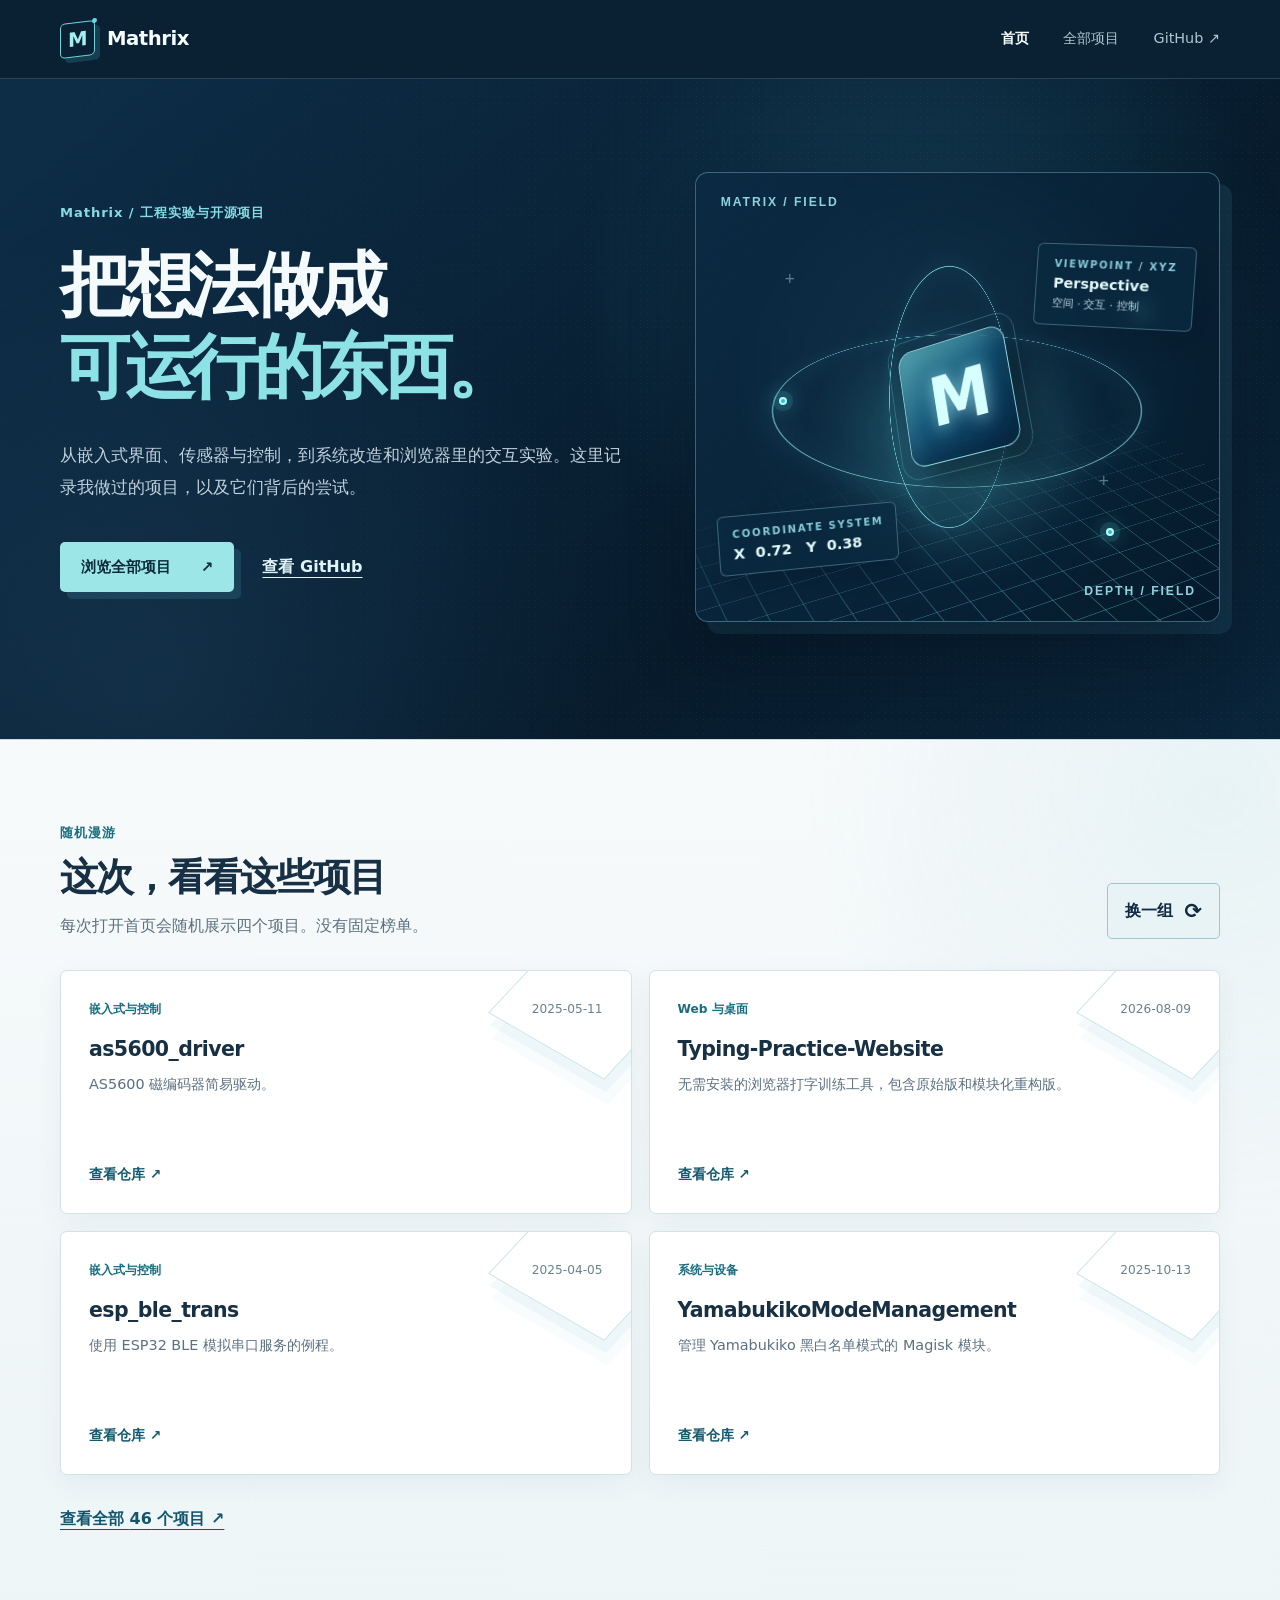
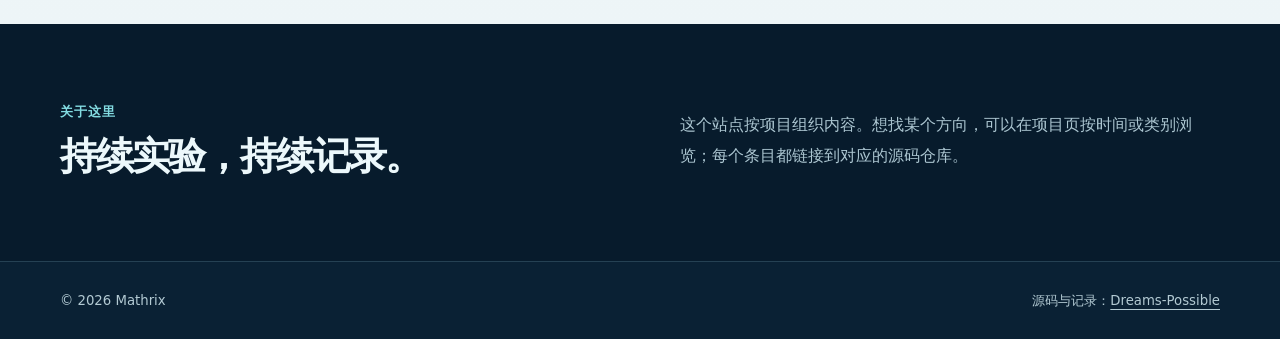
==== index.html @ 570ad238 "change(site): 增强空间透视视觉 软件版本: 0.2.0  [change] 1. site: 重塑首屏空间视窗与深色视觉层次 2. site: 优化项目卡片和移动端阅读布局" ====
<!doctype html>
<html lang="zh-CN">
<head>
  <meta charset="utf-8">
  <meta name="viewport" content="width=device-width,initial-scale=1">
  <meta name="description" content="Mathrix 的个人博客：嵌入式、系统、机器人与交互项目。">
  <meta property="og:title" content="Mathrix — 项目与笔记">
  <meta property="og:description" content="把想法做成可运行的东西。浏览 Mathrix 的项目与工程记录。">
  <title>Mathrix — 项目与笔记</title>
  <link rel="stylesheet" href="styles.css">
  <script defer src="data/projects.js"></script>
  <script defer src="site.js"></script>
</head>
<body data-page="home">
  <a class="skip-link" href="#main">跳到正文</a>
  <header class="site-header">
    <div class="wrap nav-row">
      <a class="brand" href="index.html" aria-label="Mathrix 首页"><span class="brand-mark">M<span class="mark-point"></span></span><span>Mathrix</span></a>
      <nav aria-label="主导航"><a class="active" href="index.html" aria-current="page">首页</a><a href="projects.html">全部项目</a><a href="https://github.com/Dreams-Possible" target="_blank" rel="noopener noreferrer">GitHub <span aria-hidden="true">↗</span></a></nav>
    </div>
  </header>

  <main id="main">
    <section class="hero wrap">
      <div class="hero-copy">
        <p class="kicker">Mathrix / 工程实验与开源项目</p>
        <h1>把想法做成<br><span>可运行的东西。</span></h1>
        <p class="hero-lede">从嵌入式界面、传感器与控制，到系统改造和浏览器里的交互实验。这里记录我做过的项目，以及它们背后的尝试。</p>
        <div class="hero-actions"><a class="button button-primary" href="projects.html">浏览全部项目 <span aria-hidden="true">↗</span></a><a class="text-link" href="https://github.com/Dreams-Possible" target="_blank" rel="noopener noreferrer">查看 GitHub</a></div>
      </div>
      <div class="hero-graphic" aria-hidden="true">
        <div class="scene-glow"></div>
        <div class="scene-plane"></div>
        <div class="scene-orbit orbit-back"></div>
        <div class="scene-orbit orbit-front"></div>
        <div class="scene-core"><span>M</span></div>
        <div class="scene-node node-one"></div><div class="scene-node node-two"></div><div class="scene-node node-three"></div>
        <div class="scene-label label-top"><small>VIEWPOINT / XYZ</small><strong>Perspective</strong><span>空间 · 交互 · 控制</span></div>
        <div class="scene-label label-bottom"><small>COORDINATE SYSTEM</small><strong>X&nbsp; 0.72　Y&nbsp; 0.38</strong></div>
        <span class="scene-crosshair crosshair-a">+</span><span class="scene-crosshair crosshair-b">+</span>
      </div>
    </section>

    <section class="feature-section" aria-labelledby="feature-heading">
      <div class="wrap">
        <div class="section-head"><div><p class="kicker">随机漫游</p><h2 id="feature-heading">这次，看看这些项目</h2><p>每次打开首页会随机展示四个项目。没有固定榜单。</p></div><button class="shuffle-button" id="shuffle" type="button" aria-label="换一组随机项目">换一组 <span aria-hidden="true">⟳</span></button></div>
        <div id="featured-projects" class="feature-grid" aria-live="polite"></div>
        <a class="all-link" href="projects.html">查看全部 <span id="project-count">46</span> 个项目 <span aria-hidden="true">↗</span></a>
      </div>
    </section>

    <section class="about-strip wrap" aria-labelledby="about-heading"><div><p class="kicker">关于这里</p><h2 id="about-heading">持续实验，持续记录。</h2></div><p>这个站点按项目组织内容。想找某个方向，可以在项目页按时间或类别浏览；每个条目都链接到对应的源码仓库。</p></section>
  </main>
  <footer class="site-footer"><div class="wrap footer-row"><span>© <span id="year"></span> Mathrix</span><span>源码与记录：<a href="https://github.com/Dreams-Possible">Dreams-Possible</a></span></div></footer>
</body>
</html>
---- styles.css ----
:root {
  --navy: #102b43;
  --navy-deep: #071b2c;
  --navy-soft: #24445c;
  --cyan: #6ed4df;
  --cyan-deep: #176d81;
  --ink: #173044;
  --muted: #5b7080;
  --line: #d3e1e8;
  --paper: #f4f8fa;
  --white: #ffffff;
}

* { box-sizing: border-box; }
html { scroll-behavior: smooth; }
body {
  margin: 0;
  color: var(--ink);
  background: var(--paper);
  font-family: "Segoe UI", "Noto Sans SC", "Microsoft YaHei", system-ui, sans-serif;
  line-height: 1.65;
}
button, input { font: inherit; }
a { color: inherit; }
a:focus-visible, button:focus-visible, input:focus-visible {
  outline: 3px solid #ecad65;
  outline-offset: 3px;
}
.skip-link {
  position: absolute;
  top: -60px;
  left: 12px;
  padding: 8px 14px;
  color: var(--navy);
  background: #fff;
  z-index: 20;
}
.skip-link:focus { top: 8px; }
.wrap { width: min(1160px, calc(100% - 48px)); margin-inline: auto; }

/* Dark instrument-like opening; the archive returns to a light reading surface. */
body[data-page="home"] {
  background: var(--navy-deep);
}
.site-header {
  position: relative;
  z-index: 3;
  color: #eff9fc;
  border-bottom: 1px solid rgba(169, 223, 236, .18);
  background: #0a2134;
}
body[data-page="projects"] .site-header { background: var(--navy-deep); }
.nav-row {
  min-height: 78px;
  display: flex;
  justify-content: space-between;
  align-items: center;
  gap: 24px;
}
.brand {
  display: inline-flex;
  align-items: center;
  gap: 12px;
  color: #f6fdff;
  font-size: 1.23rem;
  font-weight: 750;
  letter-spacing: -.025em;
  text-decoration: none;
  white-space: nowrap;
}
.brand-mark {
  position: relative;
  display: grid;
  place-items: center;
  width: 35px;
  height: 35px;
  border: 1px solid #6ed4df;
  border-radius: 5px;
  color: #a4eff1;
  font-weight: 800;
  line-height: 1;
  transform: skewY(-7deg);
  box-shadow: 5px 5px 0 rgba(79, 184, 207, .19);
}
.mark-point {
  position: absolute;
  width: 5px;
  height: 5px;
  top: -3px;
  right: -3px;
  border-radius: 50%;
  background: var(--cyan);
}
nav { display: flex; align-items: center; gap: 34px; }
nav a { color: #afc6d1; font-size: .9rem; text-decoration: none; }
nav a:hover, nav a.active { color: #f6fdff; }
nav a.active { font-weight: 700; }

.hero {
  position: relative;
  isolation: isolate;
  display: grid;
  grid-template-columns: 1.05fr .95fr;
  align-items: center;
  gap: 54px;
  min-height: 660px;
  padding-block: 86px 110px;
  color: #f5fbfd;
}
.hero::before {
  content: "";
  position: absolute;
  z-index: -1;
  inset: 0 calc((100vw - 100%) / -2);
  background:
    radial-gradient(circle at 73% 32%, rgba(37, 111, 137, .37), transparent 34%),
    radial-gradient(circle at 12% 91%, rgba(63, 117, 157, .16), transparent 36%),
    linear-gradient(140deg, #0d2d47 2%, #071b2c 66%, #0a2439 100%);
}
.hero::after {
  content: "";
  position: absolute;
  z-index: -1;
  inset: 0 calc((100vw - 100%) / -2);
  opacity: .22;
  background-image: radial-gradient(rgba(195, 229, 238, .3) .55px, transparent .55px);
  background-size: 7px 7px;
  mask-image: linear-gradient(to right, transparent, black 55%);
  pointer-events: none;
}
.hero-copy { position: relative; z-index: 2; }
.kicker {
  margin: 0 0 22px;
  color: var(--cyan-deep);
  font-size: .82rem;
  font-weight: 700;
  letter-spacing: .07em;
}
.hero .kicker { color: #83dce2; }
.hero h1 {
  margin: 0;
  font-size: clamp(3.15rem, 5.5vw, 5.75rem);
  font-weight: 780;
  letter-spacing: -.077em;
  line-height: 1.16;
  text-wrap: balance;
}
.hero h1 span { color: #8ce2e5; }
.hero-lede {
  max-width: 565px;
  margin: 30px 0 0;
  color: #bfd1dc;
  font-size: 1.06rem;
  line-height: 1.9;
}
.hero-actions { display: flex; align-items: center; gap: 28px; margin-top: 39px; }
.button {
  display: inline-flex;
  align-items: center;
  gap: 30px;
  padding: 13px 21px;
  border-radius: 5px;
  font-size: .93rem;
  font-weight: 700;
  text-decoration: none;
}
.button-primary { color: #0a2939; background: #9de6e8; box-shadow: 7px 7px 0 rgba(91, 213, 222, .14); }
.button-primary:hover { background: #c1f3f1; }
.text-link { color: #def4f7; font-weight: 700; text-underline-offset: 5px; }

/* A CSS-built spatial instrument: no borrowed artwork or runtime asset. */
.hero-graphic {
  position: relative;
  height: 450px;
  overflow: hidden;
  border: 1px solid rgba(138, 212, 226, .38);
  border-radius: 13px;
  background:
    linear-gradient(125deg, rgba(13, 45, 70, .78), rgba(5, 26, 43, .94)),
    radial-gradient(circle at 52% 48%, #397f9a, #062239 65%);
  box-shadow: 0 30px 65px rgba(0, 10, 22, .31), 12px 12px 0 rgba(92, 180, 201, .12);
  perspective: 900px;
}
.hero-graphic::before,
.hero-graphic::after {
  position: absolute;
  z-index: 7;
  color: #8dd3df;
  font: 700 .76rem/1.2 "Segoe UI", sans-serif;
  letter-spacing: .16em;
}
.hero-graphic::before { content: "MATRIX / FIELD"; top: 22px; left: 25px; }
.hero-graphic::after { content: "DEPTH / FIELD"; right: 23px; bottom: 22px; }
.scene-glow {
  position: absolute;
  inset: 9% 0 0;
  background: radial-gradient(ellipse at 50% 57%, rgba(87, 216, 224, .34), transparent 37%);
  filter: blur(20px);
}
.scene-plane {
  position: absolute;
  width: 140%;
  height: 116%;
  left: -20%;
  bottom: -46%;
  transform: rotateX(66deg) rotateZ(-28deg);
  transform-origin: 50% 50%;
  background-image:
    linear-gradient(rgba(104, 203, 219, .4) 1px, transparent 1px),
    linear-gradient(90deg, rgba(104, 203, 219, .4) 1px, transparent 1px);
  background-size: 35px 35px;
  mask-image: linear-gradient(to top, black 30%, transparent 96%);
  box-shadow: 0 -3px 45px rgba(33, 171, 196, .12);
}
.scene-orbit {
  position: absolute;
  top: 50%;
  left: 50%;
  width: 260px;
  height: 260px;
  margin: -130px 0 0 -130px;
  border: 1px solid rgba(145, 235, 238, .6);
  border-radius: 50%;
  box-shadow: inset 0 0 28px rgba(75, 205, 225, .08), 0 0 22px rgba(75, 205, 225, .09);
}
.orbit-back { transform: rotateX(66deg) rotateZ(-27deg) scale(1.4); }
.orbit-front { transform: rotateY(63deg) rotateZ(31deg); border-color: rgba(127, 228, 231, .8); }
.scene-core {
  position: absolute;
  top: 50%;
  left: 50%;
  display: grid;
  place-items: center;
  width: 122px;
  height: 122px;
  margin: -61px 0 0 -61px;
  transform: rotateX(10deg) rotateY(-27deg) rotateZ(-10deg);
  color: #d7ffff;
  background: linear-gradient(150deg, rgba(109, 216, 224, .62), rgba(20, 86, 122, .94) 47%, rgba(6, 38, 68, .98));
  border: 1px solid rgba(180, 246, 248, .72);
  border-radius: 16px;
  box-shadow: 18px 24px 28px rgba(0, 10, 22, .45), inset -12px -12px 24px rgba(0, 29, 52, .43), inset 10px 10px 20px rgba(188, 255, 255, .1);
}
.scene-core::after {
  content: "";
  position: absolute;
  inset: -13px;
  border: 1px solid rgba(121, 219, 230, .28);
  border-radius: 20px;
}
.scene-core span { font-size: 4.3rem; font-weight: 800; letter-spacing: -.09em; line-height: 1; text-shadow: 0 2px 18px rgba(186, 255, 255, .6); }
.scene-node { position: absolute; width: 8px; height: 8px; border: 2px solid #b9fcf5; border-radius: 50%; background: #2ebfce; box-shadow: 0 0 0 6px rgba(67, 210, 221, .14), 0 0 20px #7be7e8; }
.node-one { left: 16%; top: 50%; }.node-two { right: 14%; top: 30%; }.node-three { right: 20%; bottom: 19%; }
.scene-label {
  position: absolute;
  z-index: 5;
  display: flex;
  flex-direction: column;
  gap: 2px;
  border: 1px solid rgba(165, 226, 235, .32);
  border-radius: 6px;
  background: rgba(9, 42, 64, .7);
  box-shadow: 9px 13px 27px rgba(0, 11, 25, .18);
  backdrop-filter: blur(9px);
  color: #e3f9fb;
}
.scene-label small { color: #88cbd7; font-size: .62rem; font-weight: 700; letter-spacing: .17em; }
.scene-label strong { font-size: .9rem; line-height: 1.3; }
.scene-label span { color: #bad8e1; font-size: .68rem; }
.label-top { top: 72px; right: 27px; padding: 12px 17px; transform: rotateY(-13deg) rotateZ(4deg); }
.label-bottom { bottom: 53px; left: 25px; padding: 10px 13px; transform: rotateY(10deg) rotateZ(-4deg); }
.scene-crosshair { position: absolute; z-index: 3; color: rgba(155, 226, 232, .48); font: 300 1.1rem/1 monospace; }
.crosshair-a { left: 17%; top: 22%; }.crosshair-b { right: 21%; bottom: 29%; }

.feature-section {
  position: relative;
  padding: 82px 0 92px;
  border-top: 1px solid #c8dce4;
  background:
    radial-gradient(circle at 95% 6%, rgba(121, 192, 206, .12), transparent 28%),
    linear-gradient(180deg, #f7fafb, #edf5f7);
}
.section-head { display: flex; justify-content: space-between; align-items: end; gap: 28px; margin-bottom: 31px; }
.section-head .kicker, .about-strip .kicker { margin-bottom: 9px; }
.section-head h2, .about-strip h2 { margin: 0; font-size: clamp(1.9rem, 3vw, 2.75rem); letter-spacing: -.05em; line-height: 1.25; }
.section-head p:not(.kicker) { margin: 12px 0 0; color: var(--muted); }
.shuffle-button {
  padding: 10px 17px;
  color: var(--navy);
  background: #e8f3f5;
  border: 1px solid #9ec5d0;
  border-radius: 5px;
  font-weight: 700;
  cursor: pointer;
  white-space: nowrap;
}
.shuffle-button:hover { background: #d4ebef; }
.shuffle-button span { margin-left: 6px; font-size: 1.3rem; vertical-align: -.08em; }
.feature-grid { display: grid; grid-template-columns: repeat(2, minmax(0, 1fr)); gap: 17px; }
.project-card, .project-row { position: relative; background: #fff; border: 1px solid var(--line); overflow: hidden; }
.project-card {
  display: flex;
  flex-direction: column;
  min-height: 244px;
  padding: 28px;
  border-radius: 7px;
  box-shadow: 0 9px 28px rgba(27, 74, 95, .055);
}
.project-card::before {
  content: "";
  position: absolute;
  top: -42px;
  right: -29px;
  width: 132px;
  height: 132px;
  border: 1px solid #cce4e9;
  transform: rotate(30deg) skew(-13deg);
  box-shadow: 10px 10px 0 rgba(102, 191, 207, .075), 20px 20px 0 rgba(102, 191, 207, .045);
  pointer-events: none;
}
.project-card:hover, .project-row:hover { border-color: #83bdcb; }
.project-top { display: flex; justify-content: space-between; align-items: start; gap: 12px; position: relative; z-index: 1; }
.project-category { color: var(--cyan-deep); font-size: .76rem; font-weight: 700; }
.project-date { color: #69818d; font-size: .76rem; white-space: nowrap; }
.project-title { position: relative; z-index: 1; margin: 17px 0 8px; font-size: 1.28rem; letter-spacing: -.028em; line-height: 1.36; overflow-wrap: anywhere; }
.project-description { position: relative; z-index: 1; margin: 0 0 17px; color: var(--muted); font-size: .9rem; line-height: 1.75; }
.project-link { position: relative; z-index: 1; align-self: start; margin-top: auto; color: #16586d; font-size: .85rem; font-weight: 700; text-decoration: none; }
.project-link:hover { text-decoration: underline; text-underline-offset: 4px; }
.all-link { display: inline-block; margin-top: 31px; color: #15556c; font-weight: 700; text-underline-offset: 5px; }

.about-strip {
  display: grid;
  grid-template-columns: 1fr 1fr;
  align-items: center;
  gap: 80px;
  padding-block: 77px 81px;
  color: #ecf8fb;
  background: var(--navy-deep);
}
.about-strip .kicker { color: #83dce2; }
.about-strip > p { max-width: 550px; margin: 0; color: #acc6d1; line-height: 1.9; }
.site-footer { color: #b3cad3; background: #0a2134; border-top: 1px solid rgba(169, 223, 236, .17); font-size: .83rem; }
.footer-row { display: flex; justify-content: space-between; align-items: center; gap: 15px; min-height: 77px; }
.footer-row a { text-underline-offset: 4px; }

body[data-page="projects"] { background: #f2f7f9; }
.catalog-main { padding-block: 65px 110px; }
.catalog-intro {
  position: relative;
  min-height: 305px;
  padding: 31px 43% 33px 34px;
  overflow: hidden;
  color: #f3fbfc;
  background: radial-gradient(circle at 82% 55%, #24627b, transparent 38%), linear-gradient(120deg, #0a273c, #123b53);
  border: 1px solid #285a70;
  border-radius: 10px;
  box-shadow: 13px 13px 0 #dce9ee;
}
.catalog-intro::after {
  content: "";
  position: absolute;
  right: -6%;
  bottom: -91%;
  width: 70%;
  height: 170%;
  background-image: linear-gradient(rgba(125, 222, 230, .32) 1px, transparent 1px), linear-gradient(90deg, rgba(125, 222, 230, .32) 1px, transparent 1px);
  background-size: 28px 28px;
  transform: perspective(500px) rotateX(66deg) rotateZ(-24deg);
  mask-image: linear-gradient(to top, black, transparent 88%);
  pointer-events: none;
}
.catalog-intro .kicker { margin-bottom: 9px; color: #8ce0e1; }
.catalog-intro h1 { margin: 0; font-size: clamp(2.7rem, 5vw, 4.5rem); line-height: 1.2; letter-spacing: -.06em; }
.catalog-intro > p:not(.kicker) { position: relative; z-index: 1; margin: 17px 0 0; color: #c5dbe1; }
.catalog-intro .catalog-meta { color: #9ee4e5 !important; font-size: .86rem; font-weight: 700; }
.catalog-tools { display: flex; justify-content: space-between; align-items: end; gap: 24px; padding: 62px 0 24px; border-bottom: 1px solid var(--line); }
.view-switch { display: inline-flex; padding: 3px; background: #fff; border: 1px solid var(--line); border-radius: 5px; }
.view-switch button { padding: 8px 15px; color: var(--muted); background: transparent; border: 0; border-radius: 3px; cursor: pointer; }
.view-switch button.selected { color: #fff; background: var(--navy); }
.search-label { display: flex; flex-direction: column; gap: 6px; color: var(--muted); font-size: .78rem; font-weight: 700; }
.search-label input { width: min(270px, 100%); padding: 9px 11px; color: var(--ink); background: #fff; border: 1px solid #aec8d1; border-radius: 5px; }
.catalog-group { padding-top: 41px; }
.group-heading { margin: 0 0 17px; font-size: 1.43rem; letter-spacing: -.025em; }
.catalog-grid { display: grid; grid-template-columns: repeat(2, minmax(0, 1fr)); gap: 12px; }
.project-row { display: flex; flex-direction: column; min-height: 183px; padding: 19px 21px; border-radius: 5px; }
.project-row::before { content: ""; position: absolute; left: 0; top: 0; bottom: 0; width: 3px; background: #9cced5; }
.project-row .project-title { margin: 9px 0 5px; font-size: 1.02rem; }
.project-row .project-description { margin-bottom: 10px; font-size: .84rem; }
.project-row .project-link { font-size: .8rem; }
.empty-state { padding: 50px 0; color: var(--muted); }

@media (max-width: 780px) {
  .wrap { width: min(100% - 32px, 620px); }
  .nav-row { min-height: 68px; flex-wrap: wrap; gap: 12px; padding-block: 13px; }
  nav { gap: 17px; }
  nav a { font-size: .8rem; }
  .hero { grid-template-columns: 1fr; gap: 43px; min-height: 0; padding-block: 70px 82px; }
  .hero h1 { font-size: clamp(2.75rem, 9.5vw, 4.7rem); }
  .hero-graphic { height: 375px; max-width: 530px; width: 100%; justify-self: center; }
  .feature-section { padding-block: 65px 72px; }
  .feature-grid, .catalog-grid, .about-strip { grid-template-columns: 1fr; }
  .about-strip { gap: 20px; padding-block: 64px; }
  .catalog-main { padding-block: 48px 85px; }
  .catalog-intro { min-height: 0; padding-right: 26%; }
}
@media (max-width: 490px) {
  .brand { font-size: 1.05rem; }
  .hero-actions, .section-head { flex-wrap: wrap; }
  .hero-actions { gap: 17px; }
  .hero-graphic { height: 310px; }
  .scene-core { transform: scale(.78) rotateX(10deg) rotateY(-27deg) rotateZ(-10deg); }
  .scene-orbit { transform: scale(.78) rotateX(66deg) rotateZ(-27deg); }
  .label-top { right: 12px; top: 56px; }
  .label-bottom { left: 12px; bottom: 42px; }
  .scene-label strong { font-size: .76rem; }
  .catalog-intro { padding: 28px 24px 32px; }
  .catalog-intro::after { opacity: .25; }
  .catalog-tools { align-items: stretch; flex-direction: column; }
  .search-label input { width: 100%; }
  .footer-row { align-items: start; flex-direction: column; justify-content: center; padding-block: 18px; }
  .project-card { min-height: 0; }
}
@media (prefers-reduced-motion: reduce) { html { scroll-behavior: auto; } }
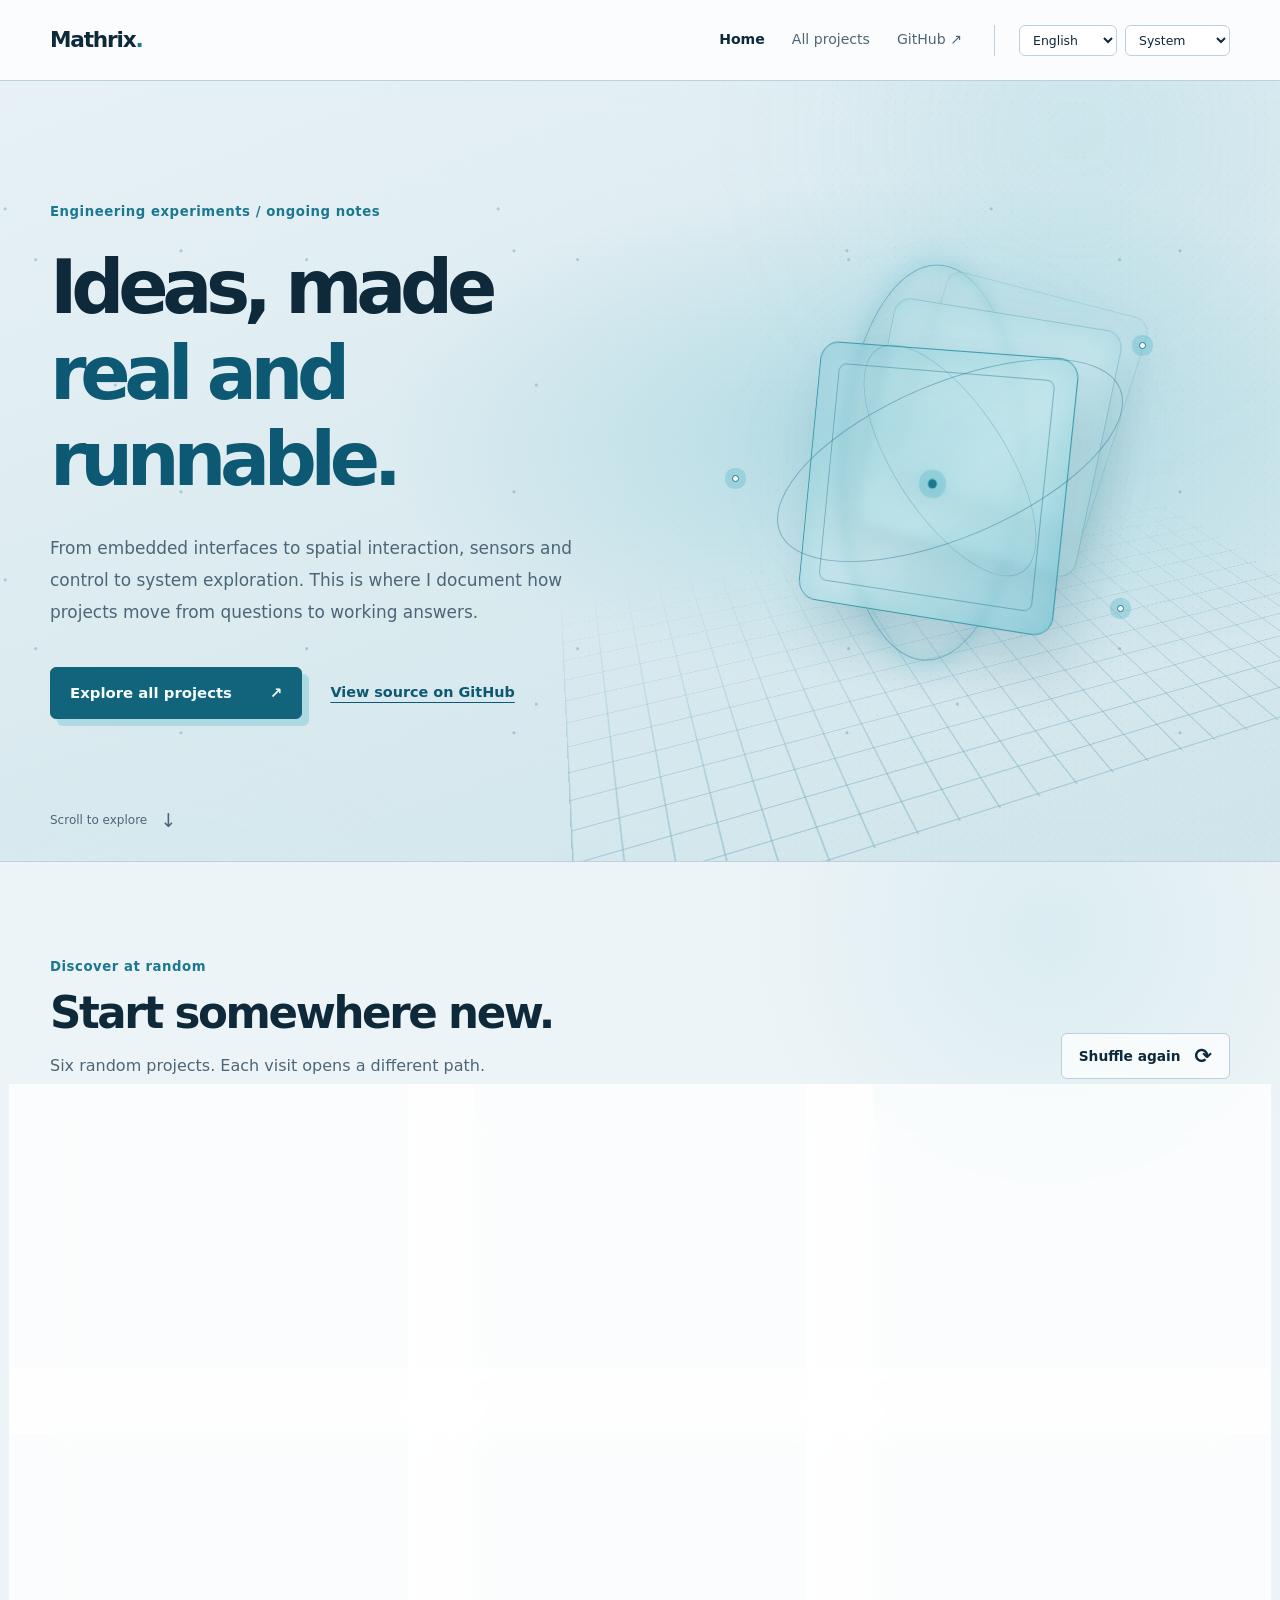
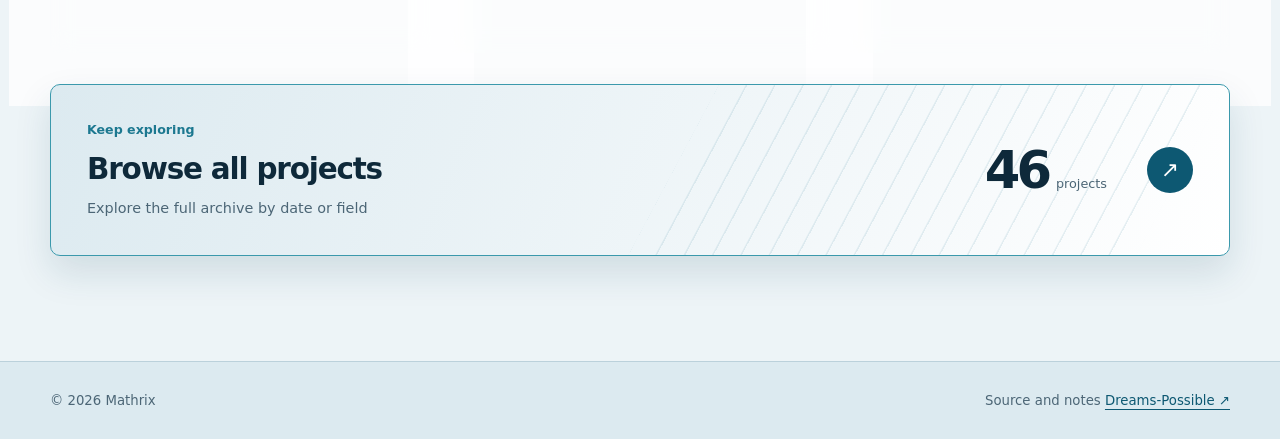
==== commit 302c2336: "feature(site): 重构双语空间主题首页 软件版本: 0.4.0  [feature] 1. site: 增加中英文和自动明暗主题切换 2. site: 增加六项目随机展示与空间动效 3. " ====
--- a/index.html
+++ b/index.html
@@ -2,55 +2,72 @@
 <html lang="zh-CN">
 <head>
   <meta charset="utf-8">
-  <meta name="viewport" content="width=device-width,initial-scale=1">
+  <meta name="viewport" content="width=device-width, initial-scale=1">
   <meta name="description" content="Mathrix 的个人博客：嵌入式、系统、机器人与交互项目。">
   <meta property="og:title" content="Mathrix — 项目与笔记">
-  <meta property="og:description" content="把想法做成可运行的东西。浏览 Mathrix 的项目与工程记录。">
+  <meta property="og:description" content="浏览 Mathrix 的工程实验与开源项目。">
   <title>Mathrix — 项目与笔记</title>
+  <script src="theme-init.js"></script>
   <link rel="stylesheet" href="styles.css">
   <script defer src="data/projects.js"></script>
+  <script defer src="data/i18n.js"></script>
   <script defer src="site.js"></script>
 </head>
 <body data-page="home">
-  <a class="skip-link" href="#main">跳到正文</a>
+  <a class="skip-link" href="#main" data-i18n="skip">跳到正文</a>
   <header class="site-header">
-    <div class="wrap nav-row">
-      <a class="brand" href="index.html" aria-label="Mathrix 首页"><span class="brand-mark">M<span class="mark-point"></span></span><span>Mathrix</span></a>
-      <nav aria-label="主导航"><a class="active" href="index.html" aria-current="page">首页</a><a href="projects.html">全部项目</a><a href="https://github.com/Dreams-Possible" target="_blank" rel="noopener noreferrer">GitHub <span aria-hidden="true">↗</span></a></nav>
+    <div class="shell header-inner">
+      <a class="wordmark" href="index.html" aria-label="Mathrix 首页" data-i18n-aria="homeAria">Mathrix<span aria-hidden="true">.</span></a>
+      <nav class="main-nav" aria-label="主导航" data-i18n-aria="navLabel">
+        <a href="index.html" aria-current="page" data-i18n="navHome">首页</a>
+        <a href="projects.html" data-i18n="navProjects">全部项目</a>
+        <a href="https://github.com/Dreams-Possible" target="_blank" rel="noopener noreferrer">GitHub ↗</a>
+      </nav>
+      <div class="preferences">
+        <label class="sr-only" for="language-select" data-i18n="languageLabel">语言</label>
+        <select id="language-select" class="preference-select" aria-label="语言" data-i18n-aria="languageLabel"><option value="zh">中文</option><option value="en">English</option></select>
+        <label class="sr-only" for="theme-select" data-i18n="themeLabel">主题</label>
+        <select id="theme-select" class="preference-select theme-select" aria-label="主题" data-i18n-aria="themeLabel"><option value="auto" data-i18n="themeAuto">跟随系统</option><option value="light" data-i18n="themeLight">浅色</option><option value="dark" data-i18n="themeDark">深色</option></select>
+      </div>
     </div>
   </header>
 
   <main id="main">
-    <section class="hero wrap">
-      <div class="hero-copy">
-        <p class="kicker">Mathrix / 工程实验与开源项目</p>
-        <h1>把想法做成<br><span>可运行的东西。</span></h1>
-        <p class="hero-lede">从嵌入式界面、传感器与控制，到系统改造和浏览器里的交互实验。这里记录我做过的项目，以及它们背后的尝试。</p>
-        <div class="hero-actions"><a class="button button-primary" href="projects.html">浏览全部项目 <span aria-hidden="true">↗</span></a><a class="text-link" href="https://github.com/Dreams-Possible" target="_blank" rel="noopener noreferrer">查看 GitHub</a></div>
+    <section class="hero" id="hero">
+      <div class="hero-environment" aria-hidden="true"><div class="nebula nebula-one"></div><div class="nebula nebula-two"></div><div class="particle-field"></div></div>
+      <div class="shell hero-layout">
+        <div class="hero-copy">
+          <p class="section-index" data-i18n="heroIndex">工程实验 / 持续记录</p>
+          <h1><span data-i18n="heroTitleLine1">把想法放进</span><br><span data-i18n="heroTitleLine2">真实世界。</span></h1>
+          <p class="hero-intro" data-i18n="heroIntro">从嵌入式界面到空间交互，从传感器与控制到系统改造。这里记录项目如何从问题走向可运行的答案。</p>
+          <div class="hero-actions"><a class="primary-action" href="projects.html"><span data-i18n="heroAction">探索全部项目</span><span aria-hidden="true">↗</span></a><a class="secondary-action" href="https://github.com/Dreams-Possible" target="_blank" rel="noopener noreferrer" data-i18n="githubAction">在 GitHub 查看源码</a></div>
+        </div>
+        <div class="space-scene" aria-hidden="true">
+          <div class="scene-grid"></div>
+          <div class="scene-halo"></div>
+          <div class="scene-frame frame-far"></div>
+          <div class="scene-frame frame-mid"></div>
+          <div class="scene-frame frame-near"></div>
+          <div class="scene-trace trace-one"></div><div class="scene-trace trace-two"></div>
+          <span class="scene-point point-one"></span><span class="scene-point point-two"></span><span class="scene-point point-three"></span>
+        </div>
       </div>
-      <div class="hero-graphic" aria-hidden="true">
-        <div class="scene-glow"></div>
-        <div class="scene-plane"></div>
-        <div class="scene-orbit orbit-back"></div>
-        <div class="scene-orbit orbit-front"></div>
-        <div class="scene-core"><span>M</span></div>
-        <div class="scene-node node-one"></div><div class="scene-node node-two"></div><div class="scene-node node-three"></div>
-        <div class="scene-label label-top"><small>VIEWPOINT / XYZ</small><strong>Perspective</strong><span>空间 · 交互 · 控制</span></div>
-        <div class="scene-label label-bottom"><small>COORDINATE SYSTEM</small><strong>X&nbsp; 0.72　Y&nbsp; 0.38</strong></div>
-        <span class="scene-crosshair crosshair-a">+</span><span class="scene-crosshair crosshair-b">+</span>
+      <div class="shell scroll-hint"><span data-i18n="scrollHint">向下探索</span><span aria-hidden="true">↓</span></div>
+    </section>
+
+    <section class="discovery" aria-labelledby="discovery-heading">
+      <div class="shell">
+        <div class="section-heading">
+          <div><p class="section-index" data-i18n="discoveryIndex">随机漫游</p><h2 id="discovery-heading" data-i18n="discoveryTitle">这次，从这里开始。</h2><p data-i18n="discoveryIntro">六个随机项目，每次到访都可能遇见不同的方向。</p></div>
+          <button class="shuffle-action" id="shuffle" type="button"><span data-i18n="shuffle">换一组</span><span aria-hidden="true">⟳</span></button>
+        </div>
+        <div id="featured-projects" class="feature-grid"></div><span id="shuffle-status" class="sr-only" role="status" aria-live="polite"></span>
+        <noscript><p class="no-script">项目列表需要 JavaScript。你仍可在 <a href="https://github.com/Dreams-Possible?tab=repositories">GitHub 仓库列表</a>浏览全部项目。</p></noscript>
+        <a class="archive-action" href="projects.html"><span class="archive-action-copy"><small data-i18n="archiveEyebrow">继续探索</small><strong data-i18n="archiveTitle">查看全部项目</strong><span data-i18n="archiveDescription">按时间或领域浏览完整项目档案</span></span><span class="archive-action-count"><span id="project-count">46</span><small data-i18n="projectUnit">个项目</small></span><span class="archive-arrow" aria-hidden="true">↗</span></a>
       </div>
     </section>
+  </main>
 
-    <section class="feature-section" aria-labelledby="feature-heading">
-      <div class="wrap">
-        <div class="section-head"><div><p class="kicker">随机漫游</p><h2 id="feature-heading">这次，看看这些项目</h2><p>每次打开首页会随机展示四个项目。没有固定榜单。</p></div><button class="shuffle-button" id="shuffle" type="button" aria-label="换一组随机项目">换一组 <span aria-hidden="true">⟳</span></button></div>
-        <div id="featured-projects" class="feature-grid" aria-live="polite"></div>
-        <a class="all-link" href="projects.html">查看全部 <span id="project-count">46</span> 个项目 <span aria-hidden="true">↗</span></a>
-      </div>
-    </section>
-
-    <section class="about-strip wrap" aria-labelledby="about-heading"><div><p class="kicker">关于这里</p><h2 id="about-heading">持续实验，持续记录。</h2></div><p>这个站点按项目组织内容。想找某个方向，可以在项目页按时间或类别浏览；每个条目都链接到对应的源码仓库。</p></section>
-  </main>
-  <footer class="site-footer"><div class="wrap footer-row"><span>© <span id="year"></span> Mathrix</span><span>源码与记录：<a href="https://github.com/Dreams-Possible">Dreams-Possible</a></span></div></footer>
+  <footer class="site-footer"><div class="shell footer-inner"><span>© <span id="year"></span> Mathrix</span><span><span data-i18n="footerSource">源码与记录</span> <a href="https://github.com/Dreams-Possible">Dreams-Possible ↗</a></span></div></footer>
 </body>
 </html>
--- a/styles.css
+++ b/styles.css
@@ -1,423 +1,250 @@
-:root {
-  --navy: #102b43;
-  --navy-deep: #071b2c;
-  --navy-soft: #24445c;
-  --cyan: #6ed4df;
-  --cyan-deep: #176d81;
-  --ink: #173044;
-  --muted: #5b7080;
-  --line: #d3e1e8;
-  --paper: #f4f8fa;
-  --white: #ffffff;
+:root,
+:root[data-theme="light"] {
+  color-scheme: light;
+  --canvas: #edf4f7;
+  --canvas-raised: #dceaf0;
+  --surface: #ffffff;
+  --surface-glass: rgba(255, 255, 255, .74);
+  --text-primary: #0e293a;
+  --text-secondary: #4c6676;
+  --border-subtle: #bbd1db;
+  --border-active: #3b99ac;
+  --accent: #1c7890;
+  --accent-strong: #0d5872;
+  --accent-soft: #c8eef0;
+  --shadow: rgba(18, 72, 94, .13);
+  --glow: rgba(44, 166, 188, .25);
+  --hero-top: #e7f1f5;
+  --hero-bottom: #cfe5eb;
+  --scene-line: rgba(34, 117, 146, .44);
+  --scene-glass: rgba(233, 251, 251, .24);
+  --selection: #b7ebea;
+}
+:root[data-theme="dark"] {
+  color-scheme: dark;
+  --canvas: #091b29;
+  --canvas-raised: #112b3b;
+  --surface: #143246;
+  --surface-glass: rgba(26, 60, 76, .67);
+  --text-primary: #eff9fa;
+  --text-secondary: #a5c3cf;
+  --border-subtle: #36566a;
+  --border-active: #83d5df;
+  --accent: #8ce0e5;
+  --accent-strong: #b9f4ee;
+  --accent-soft: #245469;
+  --shadow: rgba(0, 8, 18, .36);
+  --glow: rgba(92, 223, 230, .25);
+  --hero-top: #102d43;
+  --hero-bottom: #071b2b;
+  --scene-line: rgba(126, 222, 228, .52);
+  --scene-glass: rgba(110, 224, 228, .07);
+  --selection: #24677a;
 }
 
 * { box-sizing: border-box; }
 html { scroll-behavior: smooth; }
 body {
   margin: 0;
-  color: var(--ink);
-  background: var(--paper);
+  color: var(--text-primary);
+  background: var(--canvas);
   font-family: "Segoe UI", "Noto Sans SC", "Microsoft YaHei", system-ui, sans-serif;
   line-height: 1.65;
 }
-button, input { font: inherit; }
+::selection { background: var(--selection); }
 a { color: inherit; }
-a:focus-visible, button:focus-visible, input:focus-visible {
-  outline: 3px solid #ecad65;
-  outline-offset: 3px;
-}
-.skip-link {
-  position: absolute;
-  top: -60px;
-  left: 12px;
-  padding: 8px 14px;
-  color: var(--navy);
-  background: #fff;
-  z-index: 20;
-}
-.skip-link:focus { top: 8px; }
-.wrap { width: min(1160px, calc(100% - 48px)); margin-inline: auto; }
-
-/* Dark instrument-like opening; the archive returns to a light reading surface. */
-body[data-page="home"] {
-  background: var(--navy-deep);
-}
+button, select, input { font: inherit; }
+:where(a, button, select, input):focus-visible { outline: 3px solid var(--accent); outline-offset: 4px; }
+.sr-only { position: absolute; width: 1px; height: 1px; padding: 0; margin: -1px; overflow: hidden; clip: rect(0, 0, 0, 0); white-space: nowrap; border: 0; }
+.skip-link { position: absolute; top: -60px; left: 16px; z-index: 20; padding: 10px 16px; color: var(--text-primary); background: var(--surface); }
+.skip-link:focus { top: 12px; }
+.shell { width: min(1180px, calc(100% - 48px)); margin-inline: auto; }
+
+/* Shared chrome */
 .site-header {
   position: relative;
-  z-index: 3;
-  color: #eff9fc;
-  border-bottom: 1px solid rgba(169, 223, 236, .18);
-  background: #0a2134;
-}
-body[data-page="projects"] .site-header { background: var(--navy-deep); }
-.nav-row {
-  min-height: 78px;
-  display: flex;
-  justify-content: space-between;
-  align-items: center;
-  gap: 24px;
-}
-.brand {
-  display: inline-flex;
-  align-items: center;
-  gap: 12px;
-  color: #f6fdff;
-  font-size: 1.23rem;
-  font-weight: 750;
-  letter-spacing: -.025em;
-  text-decoration: none;
-  white-space: nowrap;
-}
-.brand-mark {
-  position: relative;
-  display: grid;
-  place-items: center;
-  width: 35px;
-  height: 35px;
-  border: 1px solid #6ed4df;
-  border-radius: 5px;
-  color: #a4eff1;
-  font-weight: 800;
-  line-height: 1;
-  transform: skewY(-7deg);
-  box-shadow: 5px 5px 0 rgba(79, 184, 207, .19);
-}
-.mark-point {
-  position: absolute;
-  width: 5px;
-  height: 5px;
-  top: -3px;
-  right: -3px;
-  border-radius: 50%;
-  background: var(--cyan);
-}
-nav { display: flex; align-items: center; gap: 34px; }
-nav a { color: #afc6d1; font-size: .9rem; text-decoration: none; }
-nav a:hover, nav a.active { color: #f6fdff; }
-nav a.active { font-weight: 700; }
-
+  z-index: 10;
+  border-bottom: 1px solid var(--border-subtle);
+  background: var(--surface-glass);
+  -webkit-backdrop-filter: blur(18px);
+  backdrop-filter: blur(18px);
+}
+.header-inner { display: flex; align-items: center; gap: 32px; min-height: 80px; }
+.wordmark { flex: 0 0 auto; font-size: 1.35rem; font-weight: 780; letter-spacing: -.055em; line-height: 1; text-decoration: none; }
+.wordmark span { color: var(--accent); }
+.main-nav { display: flex; align-items: center; gap: 27px; margin-left: auto; }
+.main-nav a { color: var(--text-secondary); font-size: .88rem; text-decoration: none; white-space: nowrap; }
+.main-nav a:hover, .main-nav a[aria-current="page"] { color: var(--text-primary); }
+.main-nav a[aria-current="page"] { font-weight: 700; }
+.preferences { display: flex; align-items: center; gap: 8px; padding-left: 24px; border-left: 1px solid var(--border-subtle); }
+.preference-select { min-width: 73px; padding: 6px 21px 6px 9px; color: var(--text-primary); background: var(--surface); border: 1px solid var(--border-subtle); border-radius: 6px; font-size: .78rem; cursor: pointer; }
+.theme-select { min-width: 105px; }
+
+/* An abstract spatial field: depth and motion without a literal logo. */
 .hero {
+  --scroll-progress: 0;
+  --scroll-shift: 0px;
+  --scene-scale: 1;
   position: relative;
   isolation: isolate;
-  display: grid;
-  grid-template-columns: 1.05fr .95fr;
-  align-items: center;
-  gap: 54px;
-  min-height: 660px;
-  padding-block: 86px 110px;
-  color: #f5fbfd;
-}
-.hero::before {
-  content: "";
-  position: absolute;
-  z-index: -1;
-  inset: 0 calc((100vw - 100%) / -2);
-  background:
-    radial-gradient(circle at 73% 32%, rgba(37, 111, 137, .37), transparent 34%),
-    radial-gradient(circle at 12% 91%, rgba(63, 117, 157, .16), transparent 36%),
-    linear-gradient(140deg, #0d2d47 2%, #071b2c 66%, #0a2439 100%);
-}
-.hero::after {
-  content: "";
-  position: absolute;
-  z-index: -1;
-  inset: 0 calc((100vw - 100%) / -2);
-  opacity: .22;
-  background-image: radial-gradient(rgba(195, 229, 238, .3) .55px, transparent .55px);
-  background-size: 7px 7px;
-  mask-image: linear-gradient(to right, transparent, black 55%);
-  pointer-events: none;
-}
-.hero-copy { position: relative; z-index: 2; }
-.kicker {
-  margin: 0 0 22px;
-  color: var(--cyan-deep);
-  font-size: .82rem;
-  font-weight: 700;
-  letter-spacing: .07em;
-}
-.hero .kicker { color: #83dce2; }
-.hero h1 {
-  margin: 0;
-  font-size: clamp(3.15rem, 5.5vw, 5.75rem);
-  font-weight: 780;
-  letter-spacing: -.077em;
-  line-height: 1.16;
-  text-wrap: balance;
-}
-.hero h1 span { color: #8ce2e5; }
-.hero-lede {
-  max-width: 565px;
-  margin: 30px 0 0;
-  color: #bfd1dc;
-  font-size: 1.06rem;
-  line-height: 1.9;
-}
-.hero-actions { display: flex; align-items: center; gap: 28px; margin-top: 39px; }
-.button {
-  display: inline-flex;
-  align-items: center;
-  gap: 30px;
-  padding: 13px 21px;
-  border-radius: 5px;
-  font-size: .93rem;
-  font-weight: 700;
-  text-decoration: none;
-}
-.button-primary { color: #0a2939; background: #9de6e8; box-shadow: 7px 7px 0 rgba(91, 213, 222, .14); }
-.button-primary:hover { background: #c1f3f1; }
-.text-link { color: #def4f7; font-weight: 700; text-underline-offset: 5px; }
-
-/* A CSS-built spatial instrument: no borrowed artwork or runtime asset. */
-.hero-graphic {
-  position: relative;
-  height: 450px;
-  overflow: hidden;
-  border: 1px solid rgba(138, 212, 226, .38);
-  border-radius: 13px;
-  background:
-    linear-gradient(125deg, rgba(13, 45, 70, .78), rgba(5, 26, 43, .94)),
-    radial-gradient(circle at 52% 48%, #397f9a, #062239 65%);
-  box-shadow: 0 30px 65px rgba(0, 10, 22, .31), 12px 12px 0 rgba(92, 180, 201, .12);
-  perspective: 900px;
-}
-.hero-graphic::before,
-.hero-graphic::after {
-  position: absolute;
-  z-index: 7;
-  color: #8dd3df;
-  font: 700 .76rem/1.2 "Segoe UI", sans-serif;
-  letter-spacing: .16em;
-}
-.hero-graphic::before { content: "MATRIX / FIELD"; top: 22px; left: 25px; }
-.hero-graphic::after { content: "DEPTH / FIELD"; right: 23px; bottom: 22px; }
-.scene-glow {
-  position: absolute;
-  inset: 9% 0 0;
-  background: radial-gradient(ellipse at 50% 57%, rgba(87, 216, 224, .34), transparent 37%);
-  filter: blur(20px);
-}
-.scene-plane {
-  position: absolute;
-  width: 140%;
-  height: 116%;
-  left: -20%;
-  bottom: -46%;
-  transform: rotateX(66deg) rotateZ(-28deg);
-  transform-origin: 50% 50%;
-  background-image:
-    linear-gradient(rgba(104, 203, 219, .4) 1px, transparent 1px),
-    linear-gradient(90deg, rgba(104, 203, 219, .4) 1px, transparent 1px);
-  background-size: 35px 35px;
-  mask-image: linear-gradient(to top, black 30%, transparent 96%);
-  box-shadow: 0 -3px 45px rgba(33, 171, 196, .12);
-}
-.scene-orbit {
-  position: absolute;
-  top: 50%;
-  left: 50%;
-  width: 260px;
-  height: 260px;
-  margin: -130px 0 0 -130px;
-  border: 1px solid rgba(145, 235, 238, .6);
-  border-radius: 50%;
-  box-shadow: inset 0 0 28px rgba(75, 205, 225, .08), 0 0 22px rgba(75, 205, 225, .09);
-}
-.orbit-back { transform: rotateX(66deg) rotateZ(-27deg) scale(1.4); }
-.orbit-front { transform: rotateY(63deg) rotateZ(31deg); border-color: rgba(127, 228, 231, .8); }
-.scene-core {
-  position: absolute;
-  top: 50%;
-  left: 50%;
-  display: grid;
-  place-items: center;
-  width: 122px;
-  height: 122px;
-  margin: -61px 0 0 -61px;
-  transform: rotateX(10deg) rotateY(-27deg) rotateZ(-10deg);
-  color: #d7ffff;
-  background: linear-gradient(150deg, rgba(109, 216, 224, .62), rgba(20, 86, 122, .94) 47%, rgba(6, 38, 68, .98));
-  border: 1px solid rgba(180, 246, 248, .72);
-  border-radius: 16px;
-  box-shadow: 18px 24px 28px rgba(0, 10, 22, .45), inset -12px -12px 24px rgba(0, 29, 52, .43), inset 10px 10px 20px rgba(188, 255, 255, .1);
-}
-.scene-core::after {
-  content: "";
-  position: absolute;
-  inset: -13px;
-  border: 1px solid rgba(121, 219, 230, .28);
-  border-radius: 20px;
-}
-.scene-core span { font-size: 4.3rem; font-weight: 800; letter-spacing: -.09em; line-height: 1; text-shadow: 0 2px 18px rgba(186, 255, 255, .6); }
-.scene-node { position: absolute; width: 8px; height: 8px; border: 2px solid #b9fcf5; border-radius: 50%; background: #2ebfce; box-shadow: 0 0 0 6px rgba(67, 210, 221, .14), 0 0 20px #7be7e8; }
-.node-one { left: 16%; top: 50%; }.node-two { right: 14%; top: 30%; }.node-three { right: 20%; bottom: 19%; }
-.scene-label {
-  position: absolute;
-  z-index: 5;
-  display: flex;
-  flex-direction: column;
-  gap: 2px;
-  border: 1px solid rgba(165, 226, 235, .32);
-  border-radius: 6px;
-  background: rgba(9, 42, 64, .7);
-  box-shadow: 9px 13px 27px rgba(0, 11, 25, .18);
-  backdrop-filter: blur(9px);
-  color: #e3f9fb;
-}
-.scene-label small { color: #88cbd7; font-size: .62rem; font-weight: 700; letter-spacing: .17em; }
-.scene-label strong { font-size: .9rem; line-height: 1.3; }
-.scene-label span { color: #bad8e1; font-size: .68rem; }
-.label-top { top: 72px; right: 27px; padding: 12px 17px; transform: rotateY(-13deg) rotateZ(4deg); }
-.label-bottom { bottom: 53px; left: 25px; padding: 10px 13px; transform: rotateY(10deg) rotateZ(-4deg); }
-.scene-crosshair { position: absolute; z-index: 3; color: rgba(155, 226, 232, .48); font: 300 1.1rem/1 monospace; }
-.crosshair-a { left: 17%; top: 22%; }.crosshair-b { right: 21%; bottom: 29%; }
-
-.feature-section {
-  position: relative;
-  padding: 82px 0 92px;
-  border-top: 1px solid #c8dce4;
-  background:
-    radial-gradient(circle at 95% 6%, rgba(121, 192, 206, .12), transparent 28%),
-    linear-gradient(180deg, #f7fafb, #edf5f7);
-}
-.section-head { display: flex; justify-content: space-between; align-items: end; gap: 28px; margin-bottom: 31px; }
-.section-head .kicker, .about-strip .kicker { margin-bottom: 9px; }
-.section-head h2, .about-strip h2 { margin: 0; font-size: clamp(1.9rem, 3vw, 2.75rem); letter-spacing: -.05em; line-height: 1.25; }
-.section-head p:not(.kicker) { margin: 12px 0 0; color: var(--muted); }
-.shuffle-button {
-  padding: 10px 17px;
-  color: var(--navy);
-  background: #e8f3f5;
-  border: 1px solid #9ec5d0;
-  border-radius: 5px;
-  font-weight: 700;
-  cursor: pointer;
-  white-space: nowrap;
-}
-.shuffle-button:hover { background: #d4ebef; }
-.shuffle-button span { margin-left: 6px; font-size: 1.3rem; vertical-align: -.08em; }
-.feature-grid { display: grid; grid-template-columns: repeat(2, minmax(0, 1fr)); gap: 17px; }
-.project-card, .project-row { position: relative; background: #fff; border: 1px solid var(--line); overflow: hidden; }
-.project-card {
-  display: flex;
-  flex-direction: column;
-  min-height: 244px;
-  padding: 28px;
-  border-radius: 7px;
-  box-shadow: 0 9px 28px rgba(27, 74, 95, .055);
-}
-.project-card::before {
-  content: "";
-  position: absolute;
-  top: -42px;
-  right: -29px;
-  width: 132px;
-  height: 132px;
-  border: 1px solid #cce4e9;
-  transform: rotate(30deg) skew(-13deg);
-  box-shadow: 10px 10px 0 rgba(102, 191, 207, .075), 20px 20px 0 rgba(102, 191, 207, .045);
-  pointer-events: none;
-}
-.project-card:hover, .project-row:hover { border-color: #83bdcb; }
-.project-top { display: flex; justify-content: space-between; align-items: start; gap: 12px; position: relative; z-index: 1; }
-.project-category { color: var(--cyan-deep); font-size: .76rem; font-weight: 700; }
-.project-date { color: #69818d; font-size: .76rem; white-space: nowrap; }
-.project-title { position: relative; z-index: 1; margin: 17px 0 8px; font-size: 1.28rem; letter-spacing: -.028em; line-height: 1.36; overflow-wrap: anywhere; }
-.project-description { position: relative; z-index: 1; margin: 0 0 17px; color: var(--muted); font-size: .9rem; line-height: 1.75; }
-.project-link { position: relative; z-index: 1; align-self: start; margin-top: auto; color: #16586d; font-size: .85rem; font-weight: 700; text-decoration: none; }
-.project-link:hover { text-decoration: underline; text-underline-offset: 4px; }
-.all-link { display: inline-block; margin-top: 31px; color: #15556c; font-weight: 700; text-underline-offset: 5px; }
-
-.about-strip {
-  display: grid;
-  grid-template-columns: 1fr 1fr;
-  align-items: center;
-  gap: 80px;
-  padding-block: 77px 81px;
-  color: #ecf8fb;
-  background: var(--navy-deep);
-}
-.about-strip .kicker { color: #83dce2; }
-.about-strip > p { max-width: 550px; margin: 0; color: #acc6d1; line-height: 1.9; }
-.site-footer { color: #b3cad3; background: #0a2134; border-top: 1px solid rgba(169, 223, 236, .17); font-size: .83rem; }
-.footer-row { display: flex; justify-content: space-between; align-items: center; gap: 15px; min-height: 77px; }
-.footer-row a { text-underline-offset: 4px; }
-
-body[data-page="projects"] { background: #f2f7f9; }
-.catalog-main { padding-block: 65px 110px; }
-.catalog-intro {
-  position: relative;
-  min-height: 305px;
-  padding: 31px 43% 33px 34px;
-  overflow: hidden;
-  color: #f3fbfc;
-  background: radial-gradient(circle at 82% 55%, #24627b, transparent 38%), linear-gradient(120deg, #0a273c, #123b53);
-  border: 1px solid #285a70;
-  border-radius: 10px;
-  box-shadow: 13px 13px 0 #dce9ee;
-}
-.catalog-intro::after {
-  content: "";
-  position: absolute;
-  right: -6%;
-  bottom: -91%;
-  width: 70%;
-  height: 170%;
-  background-image: linear-gradient(rgba(125, 222, 230, .32) 1px, transparent 1px), linear-gradient(90deg, rgba(125, 222, 230, .32) 1px, transparent 1px);
-  background-size: 28px 28px;
-  transform: perspective(500px) rotateX(66deg) rotateZ(-24deg);
-  mask-image: linear-gradient(to top, black, transparent 88%);
-  pointer-events: none;
-}
-.catalog-intro .kicker { margin-bottom: 9px; color: #8ce0e1; }
-.catalog-intro h1 { margin: 0; font-size: clamp(2.7rem, 5vw, 4.5rem); line-height: 1.2; letter-spacing: -.06em; }
-.catalog-intro > p:not(.kicker) { position: relative; z-index: 1; margin: 17px 0 0; color: #c5dbe1; }
-.catalog-intro .catalog-meta { color: #9ee4e5 !important; font-size: .86rem; font-weight: 700; }
-.catalog-tools { display: flex; justify-content: space-between; align-items: end; gap: 24px; padding: 62px 0 24px; border-bottom: 1px solid var(--line); }
-.view-switch { display: inline-flex; padding: 3px; background: #fff; border: 1px solid var(--line); border-radius: 5px; }
-.view-switch button { padding: 8px 15px; color: var(--muted); background: transparent; border: 0; border-radius: 3px; cursor: pointer; }
-.view-switch button.selected { color: #fff; background: var(--navy); }
-.search-label { display: flex; flex-direction: column; gap: 6px; color: var(--muted); font-size: .78rem; font-weight: 700; }
-.search-label input { width: min(270px, 100%); padding: 9px 11px; color: var(--ink); background: #fff; border: 1px solid #aec8d1; border-radius: 5px; }
-.catalog-group { padding-top: 41px; }
-.group-heading { margin: 0 0 17px; font-size: 1.43rem; letter-spacing: -.025em; }
-.catalog-grid { display: grid; grid-template-columns: repeat(2, minmax(0, 1fr)); gap: 12px; }
-.project-row { display: flex; flex-direction: column; min-height: 183px; padding: 19px 21px; border-radius: 5px; }
-.project-row::before { content: ""; position: absolute; left: 0; top: 0; bottom: 0; width: 3px; background: #9cced5; }
-.project-row .project-title { margin: 9px 0 5px; font-size: 1.02rem; }
-.project-row .project-description { margin-bottom: 10px; font-size: .84rem; }
-.project-row .project-link { font-size: .8rem; }
-.empty-state { padding: 50px 0; color: var(--muted); }
-
-@media (max-width: 780px) {
-  .wrap { width: min(100% - 32px, 620px); }
-  .nav-row { min-height: 68px; flex-wrap: wrap; gap: 12px; padding-block: 13px; }
-  nav { gap: 17px; }
-  nav a { font-size: .8rem; }
-  .hero { grid-template-columns: 1fr; gap: 43px; min-height: 0; padding-block: 70px 82px; }
-  .hero h1 { font-size: clamp(2.75rem, 9.5vw, 4.7rem); }
-  .hero-graphic { height: 375px; max-width: 530px; width: 100%; justify-self: center; }
-  .feature-section { padding-block: 65px 72px; }
-  .feature-grid, .catalog-grid, .about-strip { grid-template-columns: 1fr; }
-  .about-strip { gap: 20px; padding-block: 64px; }
-  .catalog-main { padding-block: 48px 85px; }
-  .catalog-intro { min-height: 0; padding-right: 26%; }
-}
-@media (max-width: 490px) {
-  .brand { font-size: 1.05rem; }
-  .hero-actions, .section-head { flex-wrap: wrap; }
-  .hero-actions { gap: 17px; }
-  .hero-graphic { height: 310px; }
-  .scene-core { transform: scale(.78) rotateX(10deg) rotateY(-27deg) rotateZ(-10deg); }
-  .scene-orbit { transform: scale(.78) rotateX(66deg) rotateZ(-27deg); }
-  .label-top { right: 12px; top: 56px; }
-  .label-bottom { left: 12px; bottom: 42px; }
-  .scene-label strong { font-size: .76rem; }
-  .catalog-intro { padding: 28px 24px 32px; }
-  .catalog-intro::after { opacity: .25; }
-  .catalog-tools { align-items: stretch; flex-direction: column; }
-  .search-label input { width: 100%; }
-  .footer-row { align-items: start; flex-direction: column; justify-content: center; padding-block: 18px; }
-  .project-card { min-height: 0; }
-}
-@media (prefers-reduced-motion: reduce) { html { scroll-behavior: auto; } }
+  min-height: min(780px, calc(100svh - 80px));
+  overflow: clip;
+  background: radial-gradient(ellipse at 72% 45%, var(--glow), transparent 42%), linear-gradient(160deg, var(--hero-top), var(--hero-bottom));
+  border-bottom: 1px solid var(--border-subtle);
+}
+.hero::before { content: ""; position: absolute; inset: 0; z-index: -1; opacity: .25; background-image: radial-gradient(var(--scene-line) .55px, transparent .55px); background-size: 9px 9px; mask-image: linear-gradient(90deg, transparent 15%, black 70%); }
+.hero-environment { position: absolute; inset: 0; z-index: -1; overflow: hidden; pointer-events: none; }
+.nebula { position: absolute; width: 54vw; min-width: 460px; aspect-ratio: 1; border-radius: 50%; filter: blur(64px); opacity: .52; animation: nebula-drift 15s ease-in-out infinite alternate paused; }
+.nebula-one { top: -38%; right: -11%; background: radial-gradient(circle, var(--glow), transparent 64%); }
+.nebula-two { bottom: -77%; left: -15%; background: radial-gradient(circle, var(--accent-soft), transparent 63%); animation-duration: 18s; animation-direction: alternate-reverse; }
+.particle-field { position: absolute; inset: -15%; opacity: .65; background-image: radial-gradient(circle at 12% 19%, var(--scene-line) 1px, transparent 2px), radial-gradient(circle at 73% 32%, var(--scene-line) 1px, transparent 2px), radial-gradient(circle at 84% 76%, var(--scene-line) 1px, transparent 2px), radial-gradient(circle at 40% 66%, var(--scene-line) 1px, transparent 2px); background-size: 333px 241px, 421px 319px, 271px 389px, 493px 371px; animation: particle-drift 18s linear infinite paused; }
+.hero.motion-active .nebula, .hero.motion-active .particle-field { animation-play-state: running; }
+.hero-layout { position: relative; display: grid; grid-template-columns: 1fr 1fr; align-items: center; gap: 24px; min-height: inherit; padding-block: 88px 110px; }
+.hero-copy { position: relative; z-index: 2; max-width: 610px; transform: translate3d(0, var(--scroll-shift), 0); }
+.section-index { margin: 0 0 22px; color: var(--accent); font-size: .83rem; font-weight: 700; letter-spacing: .04em; }
+.hero h1 { margin: 0; font-size: clamp(3.15rem, 5.8vw, 5.9rem); font-weight: 780; letter-spacing: -.085em; line-height: 1.16; text-wrap: balance; }
+.hero h1 span:last-child { color: var(--accent-strong); }
+.hero-intro { max-width: 590px; margin: 29px 0 0; color: var(--text-secondary); font-size: 1.06rem; line-height: 1.9; }
+.hero-actions { display: flex; flex-wrap: wrap; align-items: center; gap: 28px; margin-top: 38px; }
+.primary-action { display: inline-flex; align-items: center; justify-content: space-between; gap: 38px; min-width: 198px; padding: 13px 19px; color: #f5ffff; background: #12637c; border: 1px solid #12637c; border-radius: 6px; box-shadow: 7px 7px 0 var(--glow); font-size: .93rem; font-weight: 700; text-decoration: none; transition: transform .25s ease, box-shadow .25s ease, background .25s ease; }
+:root[data-theme="dark"] .primary-action { color: #092a36; background: #9ae5e7; border-color: #9ae5e7; }
+.primary-action:hover { transform: translateY(-4px); box-shadow: 9px 11px 0 var(--glow); }
+.secondary-action { color: var(--accent-strong); font-size: .9rem; font-weight: 700; text-underline-offset: 5px; }
+.scroll-hint { position: absolute; bottom: 24px; left: 50%; z-index: 2; display: flex; align-items: center; gap: 13px; transform: translateX(-50%); color: var(--text-secondary); font-size: .75rem; }
+.scroll-hint span:last-child { font-size: 1.2rem; }
+
+.space-scene { position: relative; width: min(100%, 560px); height: 490px; justify-self: end; perspective: 900px; transform: translate3d(0, var(--scroll-shift), 0) scale(var(--scene-scale)); transform-origin: 50% 55%; }
+.space-scene::before { content: ""; position: absolute; inset: 8%; border-radius: 50%; background: radial-gradient(circle, var(--glow), transparent 58%); filter: blur(35px); }
+.scene-grid { position: absolute; left: -14%; right: -14%; bottom: -34%; height: 105%; background-image: linear-gradient(var(--scene-line) 1px, transparent 1px), linear-gradient(90deg, var(--scene-line) 1px, transparent 1px); background-size: 32px 32px; opacity: .62; transform: rotateX(68deg) rotateZ(-23deg); mask-image: linear-gradient(to top, black 12%, transparent 88%); }
+.scene-halo { position: absolute; inset: 11% 13%; border: 1px solid var(--scene-line); border-radius: 50%; transform: rotateY(65deg) rotateZ(-24deg); box-shadow: 0 0 30px var(--glow), inset 0 0 28px var(--glow); animation: halo-breathe 12s ease-in-out infinite paused; }
+.hero.motion-active .scene-halo { animation-play-state: running; }
+.scene-frame { position: absolute; top: 50%; left: 50%; width: 260px; height: 260px; margin: -130px 0 0 -130px; border: 1px solid var(--scene-line); border-radius: 19px; background: var(--scene-glass); box-shadow: 0 24px 45px var(--shadow), inset 0 0 40px var(--glow); -webkit-backdrop-filter: blur(5px); backdrop-filter: blur(5px); }
+.frame-far { transform: translate3d(76px, -71px, -170px) rotateY(-25deg) rotateZ(18deg); opacity: .43; }
+.frame-mid { transform: translate3d(34px, -29px, -70px) rotateY(-21deg) rotateZ(12deg); opacity: .7; }
+.frame-near { transform: translate3d(-17px, 23px, 30px) rotateY(-16deg) rotateZ(6deg); border-color: var(--border-active); background: linear-gradient(135deg, transparent, var(--scene-glass) 55%, var(--glow)); box-shadow: 17px 33px 49px var(--shadow), inset 0 0 43px var(--glow); }
+.frame-near::before { content: ""; position: absolute; inset: 20px; border: 1px solid var(--scene-line); border-radius: 8px; }
+.frame-near::after { content: ""; position: absolute; top: 50%; left: 50%; width: 9px; height: 9px; transform: translate(-50%, -50%); border-radius: 50%; background: var(--accent); box-shadow: 0 0 0 9px var(--glow), 0 0 30px var(--accent); }
+.scene-trace { position: absolute; top: 50%; left: 50%; width: 370px; height: 155px; margin: -77px 0 0 -185px; border: 1px solid var(--scene-line); border-radius: 50%; transform: rotate(-23deg); }
+.trace-two { transform: rotate(57deg) scale(.72); opacity: .65; }
+.scene-point { position: absolute; width: 7px; height: 7px; border: 1px solid var(--accent); border-radius: 50%; background: var(--surface); box-shadow: 0 0 0 7px var(--glow); }
+.point-one { left: 11%; top: 53%; }.point-two { right: 15%; top: 26%; }.point-three { right: 19%; bottom: 19%; }
+
+/* Discovery keeps movement close to the pointer, while copy remains stable. */
+.discovery { position: relative; padding: 94px 0 105px; background: var(--canvas); }
+.discovery::before { content: ""; position: absolute; top: 0; right: 0; width: 45%; height: 350px; background: radial-gradient(circle at 60% 20%, var(--glow), transparent 70%); opacity: .38; pointer-events: none; }
+.section-heading { position: relative; display: flex; align-items: end; justify-content: space-between; gap: 28px; margin-bottom: 34px; }
+.section-heading .section-index { margin-bottom: 9px; }
+.section-heading h2 { margin: 0; font-size: clamp(2rem, 3.4vw, 3rem); letter-spacing: -.055em; line-height: 1.22; }
+.section-heading p:last-child { margin: 13px 0 0; color: var(--text-secondary); }
+.shuffle-action { display: inline-flex; align-items: center; gap: 14px; padding: 11px 17px; color: var(--text-primary); background: var(--surface-glass); border: 1px solid var(--border-subtle); border-radius: 6px; font-size: .86rem; font-weight: 700; cursor: pointer; transition: border-color .18s ease, background .18s ease, transform .18s ease; }
+.shuffle-action:hover { border-color: var(--border-active); background: var(--surface); transform: translateY(-2px); }
+.shuffle-action span:last-child { font-size: 1.3rem; line-height: 1; }
+.feature-grid { display: grid; grid-template-columns: repeat(3, minmax(0, 1fr)); gap: 16px; perspective: 1300px; }
+.project-card { --tilt-x: 0deg; --tilt-y: 0deg; --pointer-x: 50%; --pointer-y: 50%; position: relative; display: flex; flex-direction: column; min-width: 0; min-height: 256px; padding: 24px; overflow: hidden; color: var(--text-primary); background: var(--surface-glass); border: 1px solid var(--border-subtle); border-radius: 9px; box-shadow: 0 12px 27px var(--shadow); text-decoration: none; -webkit-backdrop-filter: blur(12px); backdrop-filter: blur(12px); transform: perspective(900px) translateY(0) rotateX(0deg) rotateY(0deg); transition: transform .3s ease, border-color .25s ease, box-shadow .3s ease; }
+.project-card::before { content: ""; position: absolute; inset: 0; opacity: 0; background: radial-gradient(circle at var(--pointer-x) var(--pointer-y), var(--glow), transparent 43%); transition: opacity .28s ease; pointer-events: none; }
+.project-card::after { content: ""; position: absolute; right: -41px; bottom: -41px; width: 110px; height: 110px; border: 1px solid var(--scene-line); transform: rotate(26deg); opacity: .48; pointer-events: none; }
+.project-card:hover, .project-card:focus-visible { z-index: 2; border-color: var(--border-active); background: var(--surface); box-shadow: 0 28px 50px var(--shadow), 0 0 0 1px var(--glow); transform: perspective(900px) translateY(-9px) rotateX(var(--tilt-x)) rotateY(var(--tilt-y)); }
+.project-card:hover::before, .project-card:focus-visible::before { opacity: 1; }
+.project-card:active { transform: perspective(900px) translateY(-2px) scale(.99); }
+.project-meta { position: relative; z-index: 1; display: flex; justify-content: space-between; align-items: start; gap: 10px; color: var(--text-secondary); font-size: .73rem; }
+.project-category { color: var(--accent-strong); font-weight: 700; }
+.project-date { flex: 0 0 auto; white-space: nowrap; }
+.project-name { position: relative; z-index: 1; margin: 22px 0 9px; font-size: 1.12rem; letter-spacing: -.025em; line-height: 1.35; overflow-wrap: anywhere; }
+.project-description { position: relative; z-index: 1; color: var(--text-secondary); font-size: .87rem; line-height: 1.73; }
+.project-card-action { position: relative; z-index: 1; display: flex; justify-content: space-between; align-items: center; gap: 14px; margin-top: auto; padding-top: 20px; color: var(--accent-strong); font-size: .82rem; font-weight: 700; }
+.project-card-arrow { display: grid; place-items: center; width: 27px; height: 27px; border: 1px solid var(--border-subtle); border-radius: 50%; font-size: 1rem; transition: transform .25s ease, background .25s ease; }
+.project-card:hover .project-card-arrow, .project-card:focus-visible .project-card-arrow { transform: translate(2px, -2px); background: var(--accent-soft); }
+.archive-action { position: relative; display: flex; align-items: center; gap: 40px; min-height: 172px; margin-top: 31px; padding: 28px 36px; overflow: hidden; color: var(--text-primary); background: linear-gradient(112deg, var(--canvas-raised), var(--surface)); border: 1px solid var(--border-active); border-radius: 10px; box-shadow: 0 17px 36px var(--shadow); text-decoration: none; transition: transform .3s ease, box-shadow .3s ease; }
+.archive-action::before { content: ""; position: absolute; right: 7%; top: -120%; width: 38%; height: 350%; background: repeating-linear-gradient(90deg, transparent 0 23px, var(--scene-line) 24px 25px); opacity: .24; transform: rotate(28deg); pointer-events: none; }
+.archive-action:hover, .archive-action:focus-visible { transform: translateY(-5px); box-shadow: 0 27px 50px var(--shadow); }
+.archive-action-copy { position: relative; display: flex; flex-direction: column; gap: 4px; margin-right: auto; }
+.archive-action-copy small { color: var(--accent); font-size: .79rem; font-weight: 700; }
+.archive-action-copy strong { font-size: clamp(1.35rem, 2.3vw, 1.9rem); letter-spacing: -.04em; }
+.archive-action-copy > span { color: var(--text-secondary); font-size: .9rem; }
+.archive-action-count { position: relative; display: flex; align-items: baseline; gap: 8px; white-space: nowrap; }
+.archive-action-count > span { font-size: clamp(2.5rem, 4vw, 4rem); font-weight: 760; letter-spacing: -.08em; line-height: 1; }
+.archive-action-count small { color: var(--text-secondary); font-size: .8rem; }
+.archive-arrow { position: relative; display: grid; place-items: center; flex: 0 0 auto; width: 46px; height: 46px; color: var(--surface); background: var(--accent-strong); border-radius: 50%; font-size: 1.35rem; transition: transform .25s ease; }
+.archive-action:hover .archive-arrow { transform: translate(3px, -3px); }
+
+/* Archive page */
+.catalog-main { padding-block: 64px 105px; }
+.catalog-intro { position: relative; min-height: 284px; padding: 36px 42px; overflow: hidden; background: linear-gradient(125deg, var(--canvas-raised), var(--surface)); border: 1px solid var(--border-subtle); border-radius: 12px; }
+.catalog-intro::after { content: ""; position: absolute; right: -10%; bottom: -88%; width: 72%; height: 175%; background-image: linear-gradient(var(--scene-line) 1px, transparent 1px), linear-gradient(90deg, var(--scene-line) 1px, transparent 1px); background-size: 29px 29px; opacity: .6; transform: perspective(490px) rotateX(67deg) rotateZ(-23deg); mask-image: linear-gradient(to top, black, transparent 88%); pointer-events: none; }
+.catalog-haze { position: absolute; inset: 0; background: radial-gradient(circle at 82% 58%, var(--glow), transparent 35%); pointer-events: none; }
+.catalog-intro > :not(.catalog-haze) { position: relative; z-index: 1; }
+.catalog-intro .section-index { margin-bottom: 7px; }
+.catalog-intro h1 { margin: 0; font-size: clamp(2.7rem, 5vw, 4.7rem); line-height: 1.2; letter-spacing: -.065em; }
+.catalog-intro > p:not(.section-index) { max-width: 690px; margin: 15px 0 0; color: var(--text-secondary); }
+.catalog-summary { display: flex; flex-wrap: wrap; gap: 25px; margin-top: 21px; color: var(--accent-strong); font-size: .85rem; font-weight: 650; }
+.catalog-controls { display: flex; justify-content: space-between; align-items: end; gap: 24px; margin-top: 46px; padding-bottom: 24px; border-bottom: 1px solid var(--border-subtle); }
+.view-switch { display: inline-flex; padding: 3px; background: var(--surface); border: 1px solid var(--border-subtle); border-radius: 6px; }
+.view-switch button { padding: 8px 16px; color: var(--text-secondary); background: transparent; border: 0; border-radius: 4px; cursor: pointer; }
+.view-switch button[aria-pressed="true"] { color: var(--surface); background: var(--accent-strong); }
+.search-field { display: flex; flex-direction: column; gap: 6px; color: var(--text-secondary); font-size: .79rem; font-weight: 700; }
+.search-field input { width: 280px; padding: 9px 11px; color: var(--text-primary); background: var(--surface); border: 1px solid var(--border-subtle); border-radius: 5px; }
+.catalog-group { padding-top: 40px; }
+.group-heading { margin: 0 0 16px; font-size: 1.5rem; letter-spacing: -.04em; }
+.catalog-grid { display: grid; grid-template-columns: repeat(2, minmax(0, 1fr)); gap: 13px; }
+.project-card-compact { min-height: 190px; padding: 21px 23px; box-shadow: 0 6px 18px var(--shadow); }
+.project-card-compact .project-name { margin: 10px 0 6px; font-size: 1.04rem; }
+.project-card-compact .project-description { font-size: .84rem; }
+.project-card-compact .project-card-action { padding-top: 10px; }
+.empty-state { padding: 42px 0; color: var(--text-secondary); }
+.no-script { padding: 24px; color: var(--text-secondary); background: var(--surface); border: 1px solid var(--border-subtle); border-radius: 8px; }
+.site-footer { border-top: 1px solid var(--border-subtle); background: var(--canvas-raised); color: var(--text-secondary); font-size: .83rem; }
+.footer-inner { display: flex; justify-content: space-between; align-items: center; gap: 16px; min-height: 77px; }
+.footer-inner a { color: var(--accent-strong); text-underline-offset: 4px; }
+
+@keyframes nebula-drift { from { transform: translate3d(-3%, 0, 0) scale(.96); } to { transform: translate3d(5%, -4%, 0) scale(1.08); } }
+@keyframes particle-drift { from { transform: translate3d(0, 0, 0); } to { transform: translate3d(-24px, 18px, 0); } }
+@keyframes halo-breathe { 0%, 100% { opacity: .52; transform: rotateY(65deg) rotateZ(-24deg) scale(.98); } 50% { opacity: .83; transform: rotateY(65deg) rotateZ(-24deg) scale(1.04); } }
+
+@media (max-width: 1050px) {
+  .header-inner { gap: 18px; }
+  .main-nav { gap: 17px; }
+  .preferences { padding-left: 15px; }
+  .hero-layout { gap: 0; }
+  .feature-grid { grid-template-columns: repeat(2, minmax(0, 1fr)); }
+}
+@media (max-width: 760px) {
+  .shell { width: min(100% - 32px, 620px); }
+  .header-inner { flex-wrap: wrap; min-height: 0; padding-block: 16px; gap: 13px 16px; }
+  .wordmark { font-size: 1.25rem; }
+  .main-nav { order: 3; width: 100%; margin-left: 0; padding-top: 10px; border-top: 1px solid var(--border-subtle); }
+  .main-nav a { font-size: .82rem; }
+  .preferences { margin-left: auto; padding-left: 0; border-left: 0; }
+  .preference-select { min-width: 68px; font-size: .73rem; }
+  .theme-select { min-width: 91px; }
+  .hero { min-height: 0; }
+  .hero-layout { grid-template-columns: 1fr; gap: 13px; padding-block: 72px 84px; }
+  .hero-copy { transform: none; }
+  .hero h1 { font-size: clamp(2.85rem, 10vw, 4.6rem); }
+  .hero-intro { font-size: 1rem; }
+  .space-scene { justify-self: center; width: min(100%, 470px); height: 350px; transform: scale(.82); margin-block: -20px -38px; }
+  .scroll-hint { bottom: 16px; }
+  .discovery { padding-block: 69px 80px; }
+  .feature-grid, .catalog-grid { grid-template-columns: 1fr; }
+  .project-card { min-height: 215px; }
+  .archive-action { gap: 20px; padding: 26px; }
+  .catalog-main { padding-block: 44px 80px; }
+  .catalog-intro { min-height: 0; padding: 31px 29px; }
+}
+@media (max-width: 480px) {
+  .main-nav { justify-content: space-between; gap: 10px; }
+  .hero-layout { padding-top: 64px; }
+  .hero-actions { gap: 18px; }
+  .space-scene { width: 390px; max-width: 100%; transform: scale(.72); margin: -38px 0 -64px; }
+  .section-heading { align-items: start; flex-direction: column; }
+  .archive-action { align-items: start; flex-wrap: wrap; min-height: 0; }
+  .archive-action-copy { width: 100%; }
+  .archive-action-count { margin-right: auto; }
+  .catalog-controls { align-items: stretch; flex-direction: column; }
+  .search-field input { width: 100%; }
+  .footer-inner { align-items: start; flex-direction: column; justify-content: center; padding-block: 18px; }
+}
+@media (prefers-reduced-motion: reduce) {
+  html { scroll-behavior: auto; }
+  *, *::before, *::after { animation-duration: .01ms !important; animation-iteration-count: 1 !important; transition-duration: .01ms !important; }
+  .hero-copy, .space-scene, .project-card, .archive-action { transform: none !important; }
+}
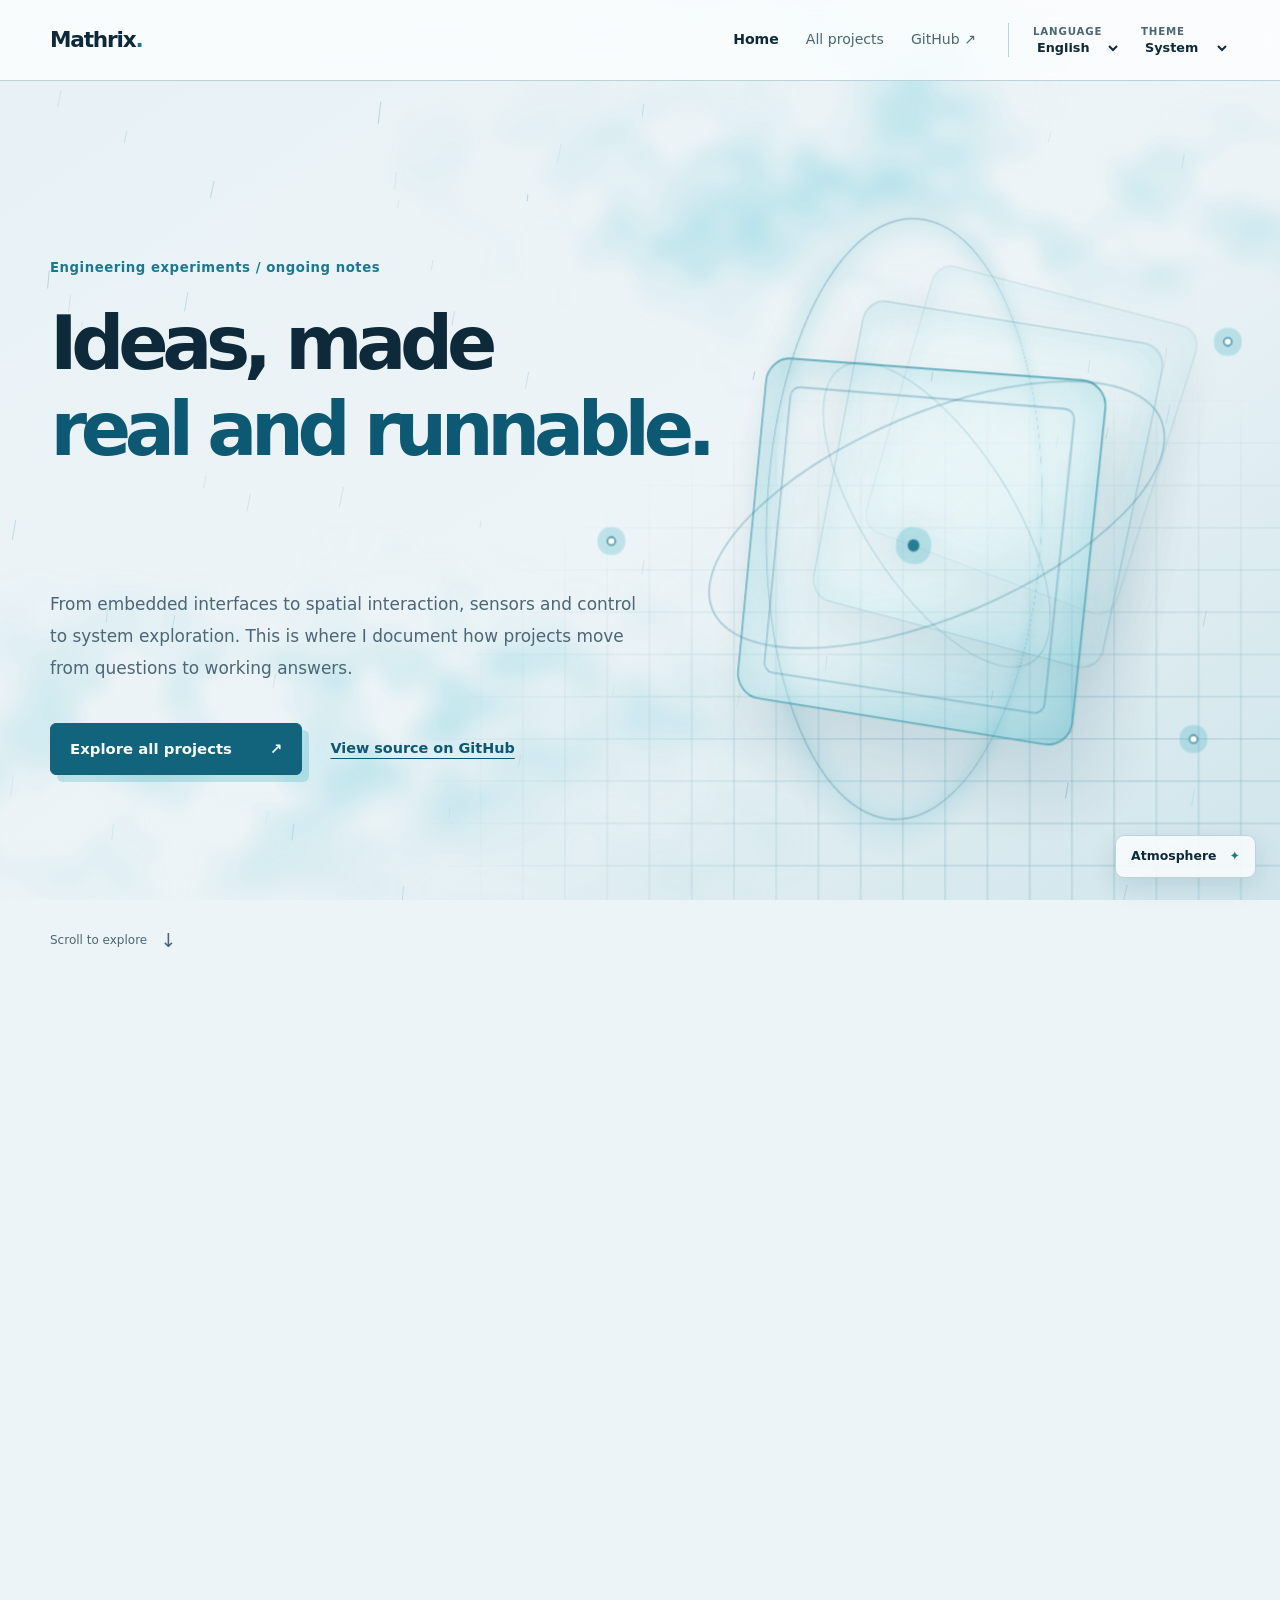
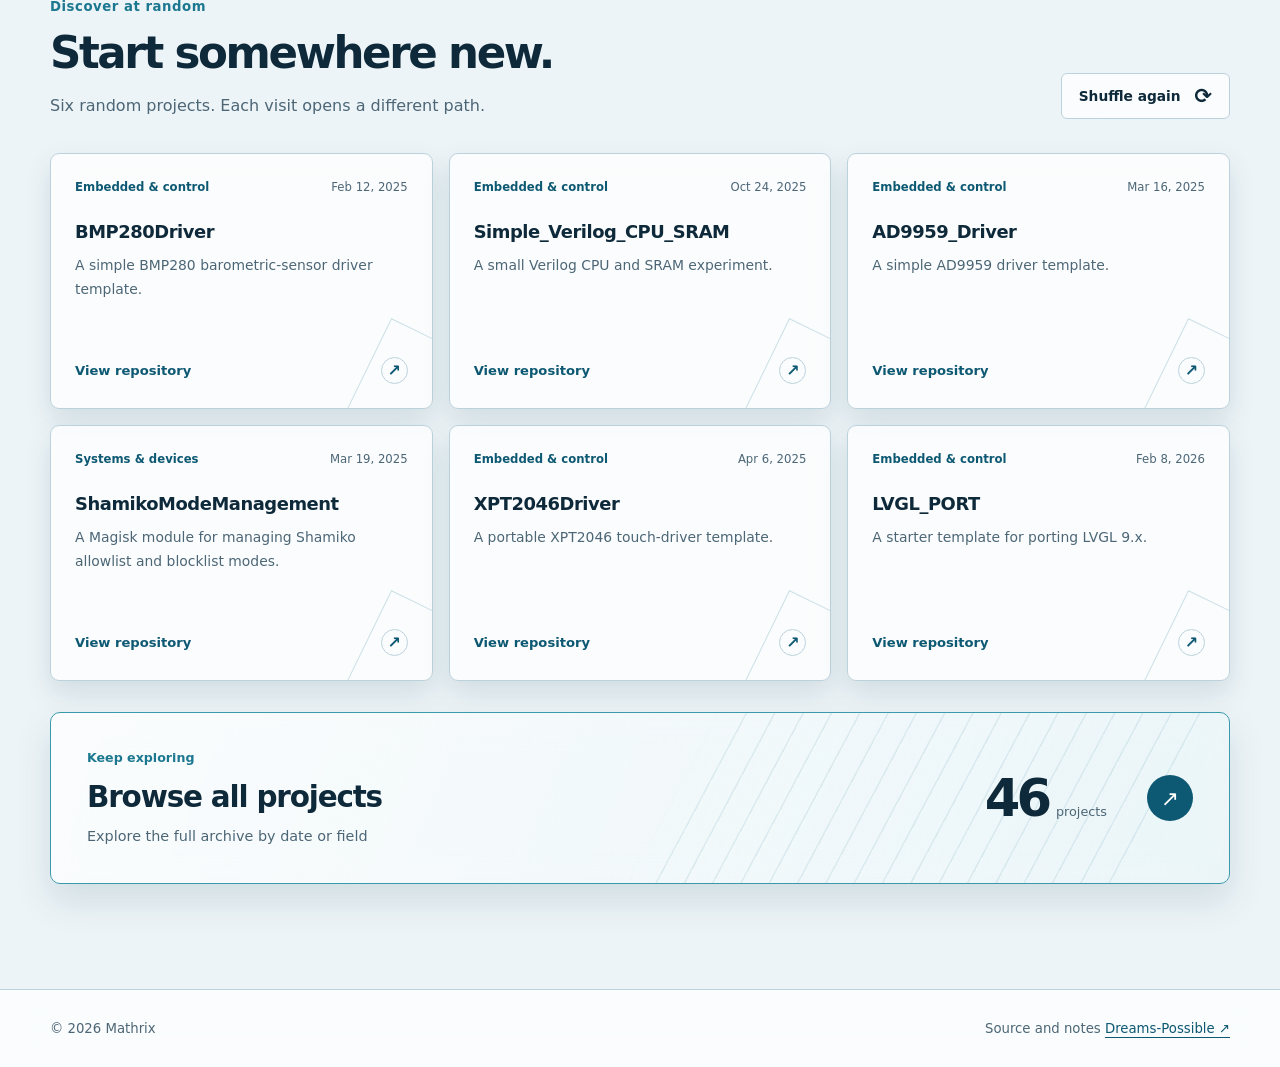
==== commit 70281cdd: "feature(site): 完善首页空间交互与项目检索 软件版本: 0.5.0  [feature] 1. effects: 增加共享玻璃反光与轻量雾气图层 2. site: 增加雨滴流星调节与项目" ====
--- a/index.html
+++ b/index.html
@@ -12,10 +12,24 @@
   <script defer src="data/projects.js"></script>
   <script defer src="data/i18n.js"></script>
   <script defer src="site.js"></script>
+  <script defer src="effects.js"></script>
 </head>
 <body data-page="home">
+  <div class="ambient-world" aria-hidden="true">
+    <div class="fog-layer fog-cyan"></div><div class="fog-layer fog-secondary"></div>
+    <canvas class="weather-canvas" aria-hidden="true"></canvas>
+    <div class="space-scene" aria-hidden="true">
+          <div class="scene-grid"></div>
+          <div class="scene-halo"></div>
+          <div class="scene-frame frame-far"></div>
+          <div class="scene-frame frame-mid"></div>
+          <div class="scene-frame frame-near"></div>
+          <div class="scene-trace trace-one"></div><div class="scene-trace trace-two"></div>
+          <span class="scene-point point-one"></span><span class="scene-point point-two"></span><span class="scene-point point-three"></span>
+    </div>
+  </div>
   <a class="skip-link" href="#main" data-i18n="skip">跳到正文</a>
-  <header class="site-header">
+  <header class="site-header glass-surface">
     <div class="shell header-inner">
       <a class="wordmark" href="index.html" aria-label="Mathrix 首页" data-i18n-aria="homeAria">Mathrix<span aria-hidden="true">.</span></a>
       <nav class="main-nav" aria-label="主导航" data-i18n-aria="navLabel">
@@ -23,51 +37,41 @@
         <a href="projects.html" data-i18n="navProjects">全部项目</a>
         <a href="https://github.com/Dreams-Possible" target="_blank" rel="noopener noreferrer">GitHub ↗</a>
       </nav>
-      <div class="preferences">
-        <label class="sr-only" for="language-select" data-i18n="languageLabel">语言</label>
-        <select id="language-select" class="preference-select" aria-label="语言" data-i18n-aria="languageLabel"><option value="zh">中文</option><option value="en">English</option></select>
-        <label class="sr-only" for="theme-select" data-i18n="themeLabel">主题</label>
-        <select id="theme-select" class="preference-select theme-select" aria-label="主题" data-i18n-aria="themeLabel"><option value="auto" data-i18n="themeAuto">跟随系统</option><option value="light" data-i18n="themeLight">浅色</option><option value="dark" data-i18n="themeDark">深色</option></select>
-      </div>
+      <div class="preferences"><div class="preference-item"><label for="language-select">Language</label><select id="language-select" class="preference-select" aria-label="Language"><option value="zh">中文</option><option value="en">English</option></select></div><div class="preference-item"><label for="theme-select">Theme</label><select id="theme-select" class="preference-select theme-select" aria-label="Theme"><option value="auto" data-i18n="themeAuto">跟随系统</option><option value="light" data-i18n="themeLight">浅色</option><option value="dark" data-i18n="themeDark">深色</option></select></div></div>
     </div>
   </header>
 
   <main id="main">
     <section class="hero" id="hero">
-      <div class="hero-environment" aria-hidden="true"><div class="nebula nebula-one"></div><div class="nebula nebula-two"></div><div class="particle-field"></div></div>
+      <div class="hero-stage">
       <div class="shell hero-layout">
         <div class="hero-copy">
           <p class="section-index" data-i18n="heroIndex">工程实验 / 持续记录</p>
-          <h1><span data-i18n="heroTitleLine1">把想法放进</span><br><span data-i18n="heroTitleLine2">真实世界。</span></h1>
+          <h1 class="hero-title"><span data-i18n="heroTitleLine1">把想法放进</span><br><span data-i18n="heroTitleLine2">真实世界。</span></h1>
           <p class="hero-intro" data-i18n="heroIntro">从嵌入式界面到空间交互，从传感器与控制到系统改造。这里记录项目如何从问题走向可运行的答案。</p>
-          <div class="hero-actions"><a class="primary-action" href="projects.html"><span data-i18n="heroAction">探索全部项目</span><span aria-hidden="true">↗</span></a><a class="secondary-action" href="https://github.com/Dreams-Possible" target="_blank" rel="noopener noreferrer" data-i18n="githubAction">在 GitHub 查看源码</a></div>
+          <div class="hero-actions"><a class="primary-action glass-surface" href="projects.html"><span data-i18n="heroAction">探索全部项目</span><span aria-hidden="true">↗</span></a><a class="secondary-action" href="https://github.com/Dreams-Possible" target="_blank" rel="noopener noreferrer" data-i18n="githubAction">在 GitHub 查看源码</a></div>
         </div>
-        <div class="space-scene" aria-hidden="true">
-          <div class="scene-grid"></div>
-          <div class="scene-halo"></div>
-          <div class="scene-frame frame-far"></div>
-          <div class="scene-frame frame-mid"></div>
-          <div class="scene-frame frame-near"></div>
-          <div class="scene-trace trace-one"></div><div class="scene-trace trace-two"></div>
-          <span class="scene-point point-one"></span><span class="scene-point point-two"></span><span class="scene-point point-three"></span>
-        </div>
+
       </div>
       <div class="shell scroll-hint"><span data-i18n="scrollHint">向下探索</span><span aria-hidden="true">↓</span></div>
+      </div>
     </section>
 
     <section class="discovery" aria-labelledby="discovery-heading">
       <div class="shell">
+        <p class="journey-title" aria-hidden="true"><span data-i18n="heroTitleLine1">把想法放进</span> <span data-i18n="heroTitleLine2">真实世界。</span></p>
         <div class="section-heading">
           <div><p class="section-index" data-i18n="discoveryIndex">随机漫游</p><h2 id="discovery-heading" data-i18n="discoveryTitle">这次，从这里开始。</h2><p data-i18n="discoveryIntro">六个随机项目，每次到访都可能遇见不同的方向。</p></div>
-          <button class="shuffle-action" id="shuffle" type="button"><span data-i18n="shuffle">换一组</span><span aria-hidden="true">⟳</span></button>
+          <button class="shuffle-action glass-surface" id="shuffle" type="button"><span data-i18n="shuffle">换一组</span><span aria-hidden="true">⟳</span></button>
         </div>
         <div id="featured-projects" class="feature-grid"></div><span id="shuffle-status" class="sr-only" role="status" aria-live="polite"></span>
         <noscript><p class="no-script">项目列表需要 JavaScript。你仍可在 <a href="https://github.com/Dreams-Possible?tab=repositories">GitHub 仓库列表</a>浏览全部项目。</p></noscript>
-        <a class="archive-action" href="projects.html"><span class="archive-action-copy"><small data-i18n="archiveEyebrow">继续探索</small><strong data-i18n="archiveTitle">查看全部项目</strong><span data-i18n="archiveDescription">按时间或领域浏览完整项目档案</span></span><span class="archive-action-count"><span id="project-count">46</span><small data-i18n="projectUnit">个项目</small></span><span class="archive-arrow" aria-hidden="true">↗</span></a>
+        <a class="archive-action glass-surface" href="projects.html"><span class="archive-action-copy"><small data-i18n="archiveEyebrow">继续探索</small><strong data-i18n="archiveTitle">查看全部项目</strong><span data-i18n="archiveDescription">按时间或领域浏览完整项目档案</span></span><span class="archive-action-count"><span id="project-count">46</span><small data-i18n="projectUnit">个项目</small></span><span class="archive-arrow" aria-hidden="true">↗</span></a>
       </div>
     </section>
   </main>
 
-  <footer class="site-footer"><div class="shell footer-inner"><span>© <span id="year"></span> Mathrix</span><span><span data-i18n="footerSource">源码与记录</span> <a href="https://github.com/Dreams-Possible">Dreams-Possible ↗</a></span></div></footer>
+  <details class="atmosphere-tuner"><summary class="glass-surface" data-i18n="atmosphere">氛围</summary><div class="atmosphere-panel glass-surface"><label><span data-i18n="rainControl">雨量</span><input id="rain-density" type="range" min="0" max="100" value="55"><output id="rain-value" for="rain-density">55%</output></label><label><span data-i18n="meteorControl">流星频率</span><input id="meteor-rate" type="range" min="0" max="100" value="50"><output id="meteor-value" for="meteor-rate">50%</output></label></div></details>
+  <footer class="site-footer glass-surface"><div class="shell footer-inner"><span>© <span id="year"></span> Mathrix</span><span><span data-i18n="footerSource">源码与记录</span> <a href="https://github.com/Dreams-Possible">Dreams-Possible ↗</a></span></div></footer>
 </body>
 </html>
--- a/styles.css
+++ b/styles.css
@@ -22,24 +22,24 @@
 }
 :root[data-theme="dark"] {
   color-scheme: dark;
-  --canvas: #091b29;
-  --canvas-raised: #112b3b;
-  --surface: #143246;
-  --surface-glass: rgba(26, 60, 76, .67);
-  --text-primary: #eff9fa;
-  --text-secondary: #a5c3cf;
-  --border-subtle: #36566a;
-  --border-active: #83d5df;
-  --accent: #8ce0e5;
-  --accent-strong: #b9f4ee;
-  --accent-soft: #245469;
-  --shadow: rgba(0, 8, 18, .36);
-  --glow: rgba(92, 223, 230, .25);
-  --hero-top: #102d43;
-  --hero-bottom: #071b2b;
-  --scene-line: rgba(126, 222, 228, .52);
-  --scene-glass: rgba(110, 224, 228, .07);
-  --selection: #24677a;
+  --canvas: #090d14;
+  --canvas-raised: #111925;
+  --surface: #1b2735;
+  --surface-glass: rgba(25, 36, 50, .72);
+  --text-primary: #f1f6fb;
+  --text-secondary: #aebdcb;
+  --border-subtle: #3a4b60;
+  --border-active: #90c8e4;
+  --accent: #99d4ee;
+  --accent-strong: #c5e9fb;
+  --accent-soft: #254255;
+  --shadow: rgba(0, 3, 9, .47);
+  --glow: rgba(93, 161, 207, .22);
+  --hero-top: #131d2a;
+  --hero-bottom: #090d14;
+  --scene-line: rgba(141, 189, 221, .48);
+  --scene-glass: rgba(145, 194, 229, .055);
+  --selection: #335670;
 }
 
 * { box-sizing: border-box; }
@@ -83,7 +83,6 @@
 /* An abstract spatial field: depth and motion without a literal logo. */
 .hero {
   --scroll-progress: 0;
-  --scroll-shift: 0px;
   --scene-scale: 1;
   position: relative;
   isolation: isolate;
@@ -106,8 +105,8 @@
 .hero h1 span:last-child { color: var(--accent-strong); }
 .hero-intro { max-width: 590px; margin: 29px 0 0; color: var(--text-secondary); font-size: 1.06rem; line-height: 1.9; }
 .hero-actions { display: flex; flex-wrap: wrap; align-items: center; gap: 28px; margin-top: 38px; }
-.primary-action { display: inline-flex; align-items: center; justify-content: space-between; gap: 38px; min-width: 198px; padding: 13px 19px; color: #f5ffff; background: #12637c; border: 1px solid #12637c; border-radius: 6px; box-shadow: 7px 7px 0 var(--glow); font-size: .93rem; font-weight: 700; text-decoration: none; transition: transform .25s ease, box-shadow .25s ease, background .25s ease; }
-:root[data-theme="dark"] .primary-action { color: #092a36; background: #9ae5e7; border-color: #9ae5e7; }
+.primary-action { display: inline-flex; align-items: center; justify-content: space-between; gap: 38px; min-width: 198px; padding: 13px 19px; color: #f5ffff; background: #12637c; border: 1px solid #12637c; border-radius: 6px; box-shadow: 7px 7px 0 var(--glow); font-size: .93rem; font-weight: 700; text-decoration: none; transition: transform .25s ease, box-shadow .25s ease; }
+:root[data-theme="dark"] .primary-action { color: #101c2b; background: #a9d8f0; border-color: #a9d8f0; }
 .primary-action:hover { transform: translateY(-4px); box-shadow: 9px 11px 0 var(--glow); }
 .secondary-action { color: var(--accent-strong); font-size: .9rem; font-weight: 700; text-underline-offset: 5px; }
 .scroll-hint { position: absolute; bottom: 24px; left: 50%; z-index: 2; display: flex; align-items: center; gap: 13px; transform: translateX(-50%); color: var(--text-secondary); font-size: .75rem; }
@@ -248,3 +247,187 @@
   *, *::before, *::after { animation-duration: .01ms !important; animation-iteration-count: 1 !important; transition-duration: .01ms !important; }
   .hero-copy, .space-scene, .project-card, .archive-action { transform: none !important; }
 }
+
+/* Shared atmosphere and frosted surfaces. The atmosphere continues behind both sections. */
+body { position: relative; isolation: isolate; background: var(--canvas); }
+body::before { content: ""; position: fixed; inset: 0; z-index: -2; pointer-events: none; background: linear-gradient(145deg, var(--hero-top) 0%, var(--canvas) 55%, var(--hero-bottom) 100%); }
+.ambient-world { position: fixed; inset: 0; z-index: -1; overflow: hidden; pointer-events: none; }
+.rain-field { position: absolute; inset: -30%; opacity: .28; background-image: radial-gradient(ellipse 1px 22px at 25px 42px, var(--scene-line), transparent), radial-gradient(ellipse 1px 14px at 130px 152px, var(--scene-line), transparent); background-size: 193px 320px, 281px 377px; animation: rain-fall 15s linear infinite; }
+.meteor { position: absolute; left: 110%; width: 155px; height: 1px; opacity: 0; transform: rotate(-28deg); background: linear-gradient(90deg, transparent, var(--accent), transparent); box-shadow: 0 0 9px var(--glow); animation: meteor-cross 18s linear infinite; }
+.meteor-one { top: 18%; animation-delay: 1s; }.meteor-two { top: 47%; animation-delay: 8s; animation-duration: 23s; }.meteor-three { top: 74%; animation-delay: 15s; animation-duration: 27s; }
+.page-hidden .ambient-world *, .page-hidden .scene-halo { animation-play-state: paused !important; }
+@keyframes rain-fall { to { transform: translate3d(-58px, 235px, 0); } }
+@keyframes meteor-cross { 0%, 76% { opacity: 0; transform: translate3d(0, 0, 0) rotate(-28deg); } 78% { opacity: .7; } 86%, 100% { opacity: 0; transform: translate3d(-120vw, 48vh, 0) rotate(-28deg); } }
+
+.site-header, .site-footer { background: var(--surface-glass); -webkit-backdrop-filter: blur(22px) saturate(135%); backdrop-filter: blur(22px) saturate(135%); }
+.preferences { gap: 20px; padding-left: 24px; border-left: 1px solid var(--border-subtle); }
+.preference-item { display: flex; flex-direction: column; gap: 0; min-width: 76px; }
+.preference-item label { color: var(--text-secondary); font-size: .64rem; font-weight: 700; letter-spacing: .08em; text-transform: uppercase; }
+.preference-select { min-width: 0; padding: 0 15px 1px 0; color: var(--text-primary); background: transparent; border: 0; border-radius: 0; font-size: .8rem; font-weight: 650; }
+.theme-select { min-width: 0; }
+.preference-select option { color: var(--text-primary); background: var(--surface); }
+
+.hero { --scene-opacity: 1; height: 145svh; min-height: 980px; overflow: visible; background: transparent; border: 0; }
+.hero::before { z-index: 0; opacity: .16; mask-image: linear-gradient(to bottom, black, transparent 78%); }
+.hero-stage { position: sticky; top: 0; height: 100svh; min-height: 630px; overflow: hidden; isolation: isolate; }
+.hero-stage::before { content: ""; position: absolute; inset: 0; z-index: -1; background: radial-gradient(ellipse at 72% 50%, var(--glow), transparent 48%); opacity: .7; }
+.hero-layout { min-height: 100%; padding-block: 80px 110px; }
+.hero-copy { opacity: var(--copy-opacity); }
+.hero.hero-scrolled .hero-copy { pointer-events: none; }
+.scroll-hint { opacity: clamp(0, calc(1 - var(--scroll-progress) * 2), 1); }
+.space-scene { opacity: var(--scene-opacity); }
+.scene-grid { transform: rotateX(68deg) rotateZ(-23deg) translateY(calc(var(--scroll-progress) * -95px)); }
+.discovery { z-index: 2; margin-top: -11svh; padding: 92px 0 105px; border-top: 1px solid var(--border-subtle); border-radius: 32px 32px 0 0; background: var(--surface-glass); box-shadow: 0 -25px 70px var(--shadow); -webkit-backdrop-filter: blur(28px) saturate(130%); backdrop-filter: blur(28px) saturate(130%); }
+.discovery::before { border-radius: inherit; }
+.project-card { background: var(--surface-glass); transform: none; transition: border-color .25s ease, box-shadow .3s ease, background .3s ease; }
+.project-card:hover, .project-card:focus-visible { background: var(--surface-glass); transform: none; box-shadow: 0 24px 48px var(--shadow), inset 0 0 0 1px var(--glow), 0 0 28px var(--glow); }
+.project-card:active { transform: scale(.99); }
+.project-card:hover .project-name, .project-card:focus-visible .project-name { color: var(--accent-strong); }
+.project-name { transition: color .25s ease; }
+.project-card-arrow { transition: transform .25s ease, background .25s ease, box-shadow .25s ease; }
+.project-card:hover .project-card-arrow, .project-card:focus-visible .project-card-arrow { transform: translate(3px, -3px) scale(1.13); box-shadow: 0 0 15px var(--glow); }
+.archive-action, .catalog-intro, .view-switch, .search-field input, .shuffle-action { background: var(--surface-glass); -webkit-backdrop-filter: blur(16px) saturate(130%); backdrop-filter: blur(16px) saturate(130%); }
+.archive-action { background: linear-gradient(112deg, var(--surface-glass), var(--scene-glass)); }
+
+@media (max-width: 760px) {
+  .preferences { gap: 10px; padding-left: 0; border-left: 0; }
+  .preference-item { min-width: 67px; }
+  .preference-item label { font-size: .58rem; }
+  .preference-select { font-size: .73rem; }
+  .hero { height: auto; min-height: 0; }
+  .hero-stage { position: relative; height: auto; min-height: 0; }
+  .hero-layout { min-height: 0; }
+  .hero-copy { opacity: 1; transform: none; }
+  .space-scene { opacity: 1; transform: scale(.82); }
+  .discovery { margin-top: 0; border-radius: 24px 24px 0 0; padding-block: 69px 80px; }
+}
+@media (max-width: 480px) { .space-scene { transform: scale(.72); } }
+@media (prefers-reduced-motion: reduce) {
+  .ambient-world *, .meteor { animation: none !important; }
+  .rain-field, .meteor { display: none; }
+  .hero { height: auto; min-height: 0; }
+  .hero-stage { position: relative; height: auto; min-height: 0; }
+  .hero-copy, .space-scene { opacity: 1 !important; }
+  .discovery { margin-top: 0; }
+}
+
+/* One spatial journey: the scene stays behind the hero and the project field. */
+:root[data-theme="light"] { --section-veil: rgba(235, 247, 251, .38); }
+:root[data-theme="dark"] { --section-veil: rgba(11, 16, 25, .42); }
+body[data-page="home"] { --journey: 0; --scene-x: 0px; --scene-y: 6vh; --scene-zoom: 1.32; --title-opacity: 1; --hint-opacity: 1; }
+body[data-page="home"] .ambient-world { overflow: hidden; }
+body[data-page="home"] .space-scene { position: absolute; top: 20%; right: max(1vw, calc((100vw - 1510px) / 2)); z-index: 0; width: min(50vw, 680px); height: min(58vw, 560px); opacity: var(--scene-visibility, .95); transform: translate3d(var(--scene-x), var(--scene-y), 0) scale(var(--scene-zoom)); transform-origin: 55% 50%; will-change: transform; }
+body[data-page="home"] .space-scene::before { inset: -12%; background: radial-gradient(circle, rgba(41, 192, 209, .22), rgba(130, 110, 221, .13) 37%, transparent 69%); filter: blur(38px); }
+body[data-page="home"] .scene-grid { mask-image: radial-gradient(ellipse at 60% 56%, black 17%, transparent 72%); }
+body[data-page="home"] .scene-halo { animation: scene-orbit 13s ease-in-out infinite alternate; }
+body[data-page="home"] .frame-near { animation: frame-hover 8s ease-in-out infinite alternate; }
+body[data-page="home"] .scene-point { animation: point-breathe 4.5s ease-in-out infinite alternate; }
+body[data-page="home"] .point-two { animation-delay: -2s; }
+body[data-page="home"] .point-three { animation-delay: -3.5s; }
+body[data-page="home"] .hero { height: 205svh; min-height: 1350px; overflow: visible; isolation: auto; }
+body[data-page="home"] .hero::before { display: none; }
+body[data-page="home"] .hero-stage { height: 100svh; min-height: 680px; }
+body[data-page="home"] .hero-stage::before { display: none; }
+body[data-page="home"] .hero-layout { display: flex; align-items: center; min-height: 100%; }
+body[data-page="home"] .hero-copy { max-width: 650px; width: 100%; opacity: 1; transform: none; }
+body[data-page="home"] .hero-title { position: relative; opacity: var(--title-opacity); }
+body[data-page="home"] .hero-title > span { display: inline-block; transform-origin: top left; will-change: transform; }
+body[data-page="home"] .hero-copy > .section-index,
+body[data-page="home"] .hero-intro,
+body[data-page="home"] .hero-actions { opacity: var(--copy-opacity, 1); transform: translate3d(0, var(--scroll-shift, 0px), 0); }
+body[data-page="home"] .scroll-hint { opacity: var(--hint-opacity); }
+body[data-page="home"] .discovery { margin-top: -52svh; border-radius: 24px 24px 0 0; background: var(--section-veil); box-shadow: 0 -28px 65px var(--shadow); -webkit-backdrop-filter: none; backdrop-filter: none; }
+body[data-page="home"] .discovery::before { opacity: .16; }
+body[data-page="home"] .project-card { background: var(--surface-glass); }
+body[data-page="home"] .rain-field { opacity: .37; animation-duration: 5.5s; }
+body[data-page="home"] .meteor { animation-duration: 10s; }
+body[data-page="home"] .meteor-two { animation-duration: 12s; animation-delay: 3s; }
+body[data-page="home"] .meteor-three { animation-duration: 14s; animation-delay: 7s; }
+@keyframes scene-orbit { from { opacity: .5; transform: rotateY(61deg) rotateZ(-32deg) scale(.97); } to { opacity: .85; transform: rotateY(72deg) rotateZ(-9deg) scale(1.08); } }
+@keyframes frame-hover { from { transform: translate3d(-17px, 23px, 30px) rotateY(-16deg) rotateZ(6deg); } to { transform: translate3d(-9px, 8px, 47px) rotateY(-11deg) rotateZ(9deg); } }
+@keyframes point-breathe { from { opacity: .45; box-shadow: 0 0 0 4px var(--glow); } to { opacity: 1; box-shadow: 0 0 0 12px var(--glow); } }
+@media (max-width: 760px) {
+  body[data-page="home"] .hero { height: auto; min-height: 0; }
+  body[data-page="home"] .hero-stage { position: relative; height: auto; min-height: 0; }
+  body[data-page="home"] .hero-layout { min-height: 0; padding-block: 76px 265px; }
+  body[data-page="home"] .hero-copy { max-width: 100%; }
+  body[data-page="home"] .space-scene { top: 70%; right: -12%; width: 70vw; height: 64vw; max-height: 350px; transform: scale(.78); opacity: .45; }
+  body[data-page="home"] .discovery { margin-top: 0; }
+  body[data-page="home"] .hero-title > span { transform: none !important; }
+}
+@media (prefers-reduced-motion: reduce) {
+  body[data-page="home"] .hero { height: auto; min-height: 0; }
+  body[data-page="home"] .hero-stage { position: relative; height: auto; min-height: 0; }
+  body[data-page="home"] .hero-layout { min-height: 0; }
+  body[data-page="home"] .hero-title > span { transform: none !important; }
+  body[data-page="home"] .space-scene { transform: none !important; }
+  body[data-page="home"] .discovery { margin-top: 0; }
+}
+
+/* Weather lives behind the content; pointer light is applied only to glass. */
+.rain-field, .meteor { display: none; }
+.weather-canvas { position: absolute; inset: 0; display: block; width: 100%; height: 100%; opacity: .92; pointer-events: none; }
+.glass-surface { position: relative; isolation: isolate; }
+.glass-surface > :not(.glass-light) { position: relative; z-index: 1; }
+.glass-light { position: absolute; inset: 0; z-index: 0; opacity: 0; pointer-events: none; background: radial-gradient(circle 210px at var(--light-x, -250px) var(--light-y, -250px), rgba(143, 239, 246, .29) 0%, rgba(120, 210, 232, .12) 38%, transparent 75%), radial-gradient(circle 62px at var(--light-x, -250px) var(--light-y, -250px), rgba(255, 255, 255, .27), transparent 80%); -webkit-mask-image: radial-gradient(circle 230px at var(--light-x, -250px) var(--light-y, -250px), black 18%, transparent 83%); mask-image: radial-gradient(circle 230px at var(--light-x, -250px) var(--light-y, -250px), black 18%, transparent 83%); mix-blend-mode: screen; transition: opacity .14s ease; }
+.glass-light.is-active { -webkit-backdrop-filter: blur(6px) saturate(150%); backdrop-filter: blur(6px) saturate(150%); }
+:root[data-theme="light"] .glass-light { background: radial-gradient(circle 225px at var(--light-x, -250px) var(--light-y, -250px), rgba(36, 169, 198, .27), rgba(93, 154, 216, .11) 43%, transparent 76%), radial-gradient(circle 105px at var(--light-x, -250px) var(--light-y, -250px), transparent 69%, rgba(28, 151, 177, .16) 74%, transparent 88%), radial-gradient(circle 35px at var(--light-x, -250px) var(--light-y, -250px), rgba(255, 255, 255, .75), transparent 85%); mix-blend-mode: normal; }
+.project-card::before { display: none; }
+.project-card:hover, .project-card:focus-visible { box-shadow: 0 18px 42px var(--shadow), inset 0 0 0 1px var(--glow); }
+.search-field { padding: 7px 10px; background: var(--surface-glass); border: 1px solid var(--border-subtle); border-radius: 8px; -webkit-backdrop-filter: blur(14px); backdrop-filter: blur(14px); }
+.search-field input { background: transparent; border: 0; padding: 2px 0; }
+.search-field input:focus-visible { outline-offset: 2px; }
+.atmosphere-tuner { position: fixed; right: 24px; bottom: 22px; z-index: 30; }
+.atmosphere-tuner summary { display: block; min-width: 106px; padding: 10px 15px; color: var(--text-primary); background: var(--surface-glass); border: 1px solid var(--border-subtle); border-radius: 9px; box-shadow: 0 8px 25px var(--shadow); -webkit-backdrop-filter: blur(18px); backdrop-filter: blur(18px); font-size: .78rem; font-weight: 700; cursor: pointer; list-style: none; }
+.atmosphere-tuner summary::-webkit-details-marker { display: none; }
+.atmosphere-tuner summary::after { content: "✦"; float: right; margin-left: 13px; color: var(--accent); }
+.atmosphere-panel { position: absolute; right: 0; bottom: calc(100% + 10px); display: grid; gap: 18px; width: 270px; padding: 20px; color: var(--text-primary); background: var(--surface-glass); border: 1px solid var(--border-subtle); border-radius: 12px; box-shadow: 0 14px 45px var(--shadow); -webkit-backdrop-filter: blur(24px); backdrop-filter: blur(24px); }
+.atmosphere-panel label { display: grid; grid-template-columns: 1fr auto; gap: 5px 12px; align-items: center; font-size: .82rem; font-weight: 650; }
+.atmosphere-panel input { grid-column: 1 / -1; width: 100%; accent-color: var(--accent); cursor: pointer; }
+.atmosphere-panel output { color: var(--text-secondary); font-size: .75rem; }
+@media (max-width: 760px) { .atmosphere-tuner { right: 14px; bottom: 14px; } .atmosphere-panel { width: min(270px, calc(100vw - 28px)); } }
+@media (prefers-reduced-motion: reduce) { .glass-light { transition: none; } .weather-canvas { display: none; } }
+
+/* The project list continues the same canvas; the animated title settles in its final place. */
+body[data-page="home"].motion-ready .hero-copy .hero-title { visibility: hidden; }
+body[data-page="home"] .discovery { margin-top: -52svh; padding: 0 0 105px; border: 0; border-radius: 0; background: transparent; box-shadow: none; }
+body[data-page="home"] .discovery::before { display: none; }
+.journey-title { position: relative; z-index: 3; display: none; margin: 0 0 52px; font-size: clamp(3.15rem, 5.8vw, 5.9rem); font-weight: 780; letter-spacing: -.085em; line-height: 1.16; white-space: nowrap; }
+body[data-page="home"].motion-ready .journey-title { display: block; }
+.journey-title span { display: inline-block; transform-origin: top left; will-change: transform; }
+.journey-title span:last-child { color: var(--accent-strong); }
+@media (max-width: 760px) {
+  body[data-page="home"].motion-ready .hero-copy .hero-title { visibility: visible; }
+  body[data-page="home"] .discovery { margin-top: 0; padding-block: 42px 80px; }
+  body[data-page="home"].motion-ready .journey-title { display: none; }
+}
+@media (prefers-reduced-motion: reduce) {
+  body[data-page="home"].motion-ready .hero-copy .hero-title { visibility: visible; }
+  body[data-page="home"] .discovery { margin-top: 0; padding-top: 45px; }
+  body[data-page="home"].motion-ready .journey-title { display: block; white-space: normal; }
+  .journey-title span { transform: none !important; }
+}
+body[data-page="home"]:not(.motion-ready) .hero { height: auto; min-height: 0; }
+body[data-page="home"]:not(.motion-ready) .hero-stage { position: relative; height: auto; min-height: 0; }
+body[data-page="home"]:not(.motion-ready) .discovery { margin-top: 0; padding-top: 48px; }
+
+/* Crisp shared geometry and a true glass archive surface. */
+body[data-page="home"] .space-scene::before { display: none; }
+body[data-page="home"] .scene-frame { -webkit-backdrop-filter: none; backdrop-filter: none; }
+.catalog-intro { background: rgba(255, 255, 255, .53); -webkit-backdrop-filter: blur(18px) saturate(135%); backdrop-filter: blur(18px) saturate(135%); box-shadow: 0 18px 48px var(--shadow), inset 0 1px rgba(255, 255, 255, .22); }
+:root[data-theme="dark"] .catalog-intro { background: rgba(24, 34, 47, .5); }
+.catalog-intro > .catalog-haze { z-index: 0; opacity: .35; }
+.catalog-intro > .glass-light { position: absolute; inset: 0; z-index: 1; }
+.catalog-intro > :not(.catalog-haze, .glass-light) { position: relative; z-index: 2; }
+.catalog-search { width: min(570px, 100%); margin-top: 26px; padding: 10px 16px; background: var(--surface-glass); }
+.catalog-search input { width: 100%; min-height: 29px; font-size: .95rem; }
+.catalog-controls { margin-top: 28px; }
+
+/* Soft prerendered haze returns; only two small layers are composited. */
+.fog-layer { position: absolute; width: min(92vw, 1060px); height: min(58vw, 660px); background: center / contain no-repeat; pointer-events: none; opacity: .55; animation: fog-float 19s ease-in-out infinite alternate; }
+.fog-cyan { top: -13vh; right: -13vw; background-image: url("assets/fog-cyan.webp"); }
+.fog-secondary { bottom: -19vh; left: -19vw; background-image: url("assets/fog-secondary.webp"); animation-duration: 23s; animation-direction: alternate-reverse; }
+:root[data-theme="dark"] .fog-layer { opacity: .43; }
+@keyframes fog-float { from { transform: translate3d(-8%, 2%, 0) scale(.98); } to { transform: translate3d(10%, -7%, 0) scale(1.04); } }
+@media (max-width: 760px) { .fog-layer { width: 110vw; height: 72vw; opacity: .36; } :root[data-theme="dark"] .fog-layer { opacity: .3; } }
+@media (prefers-reduced-motion: reduce) { .fog-layer { animation: none; } }
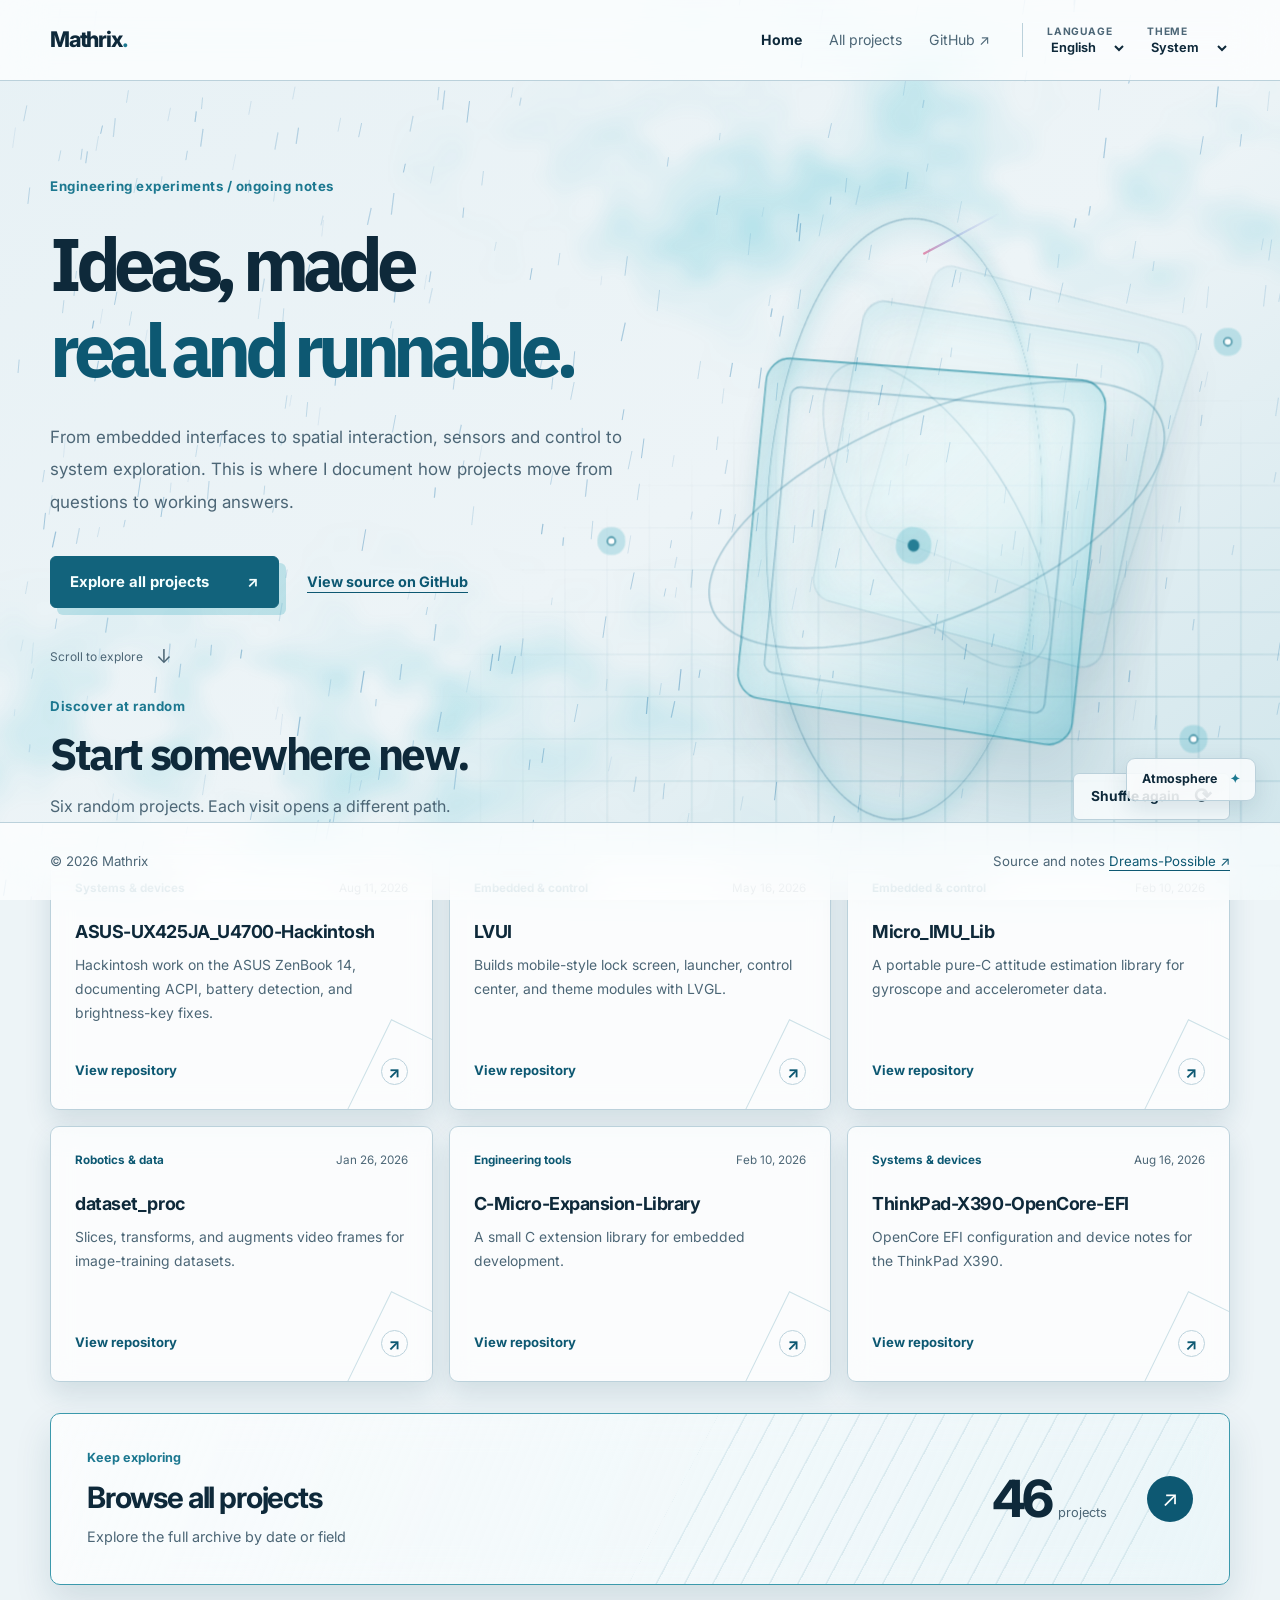
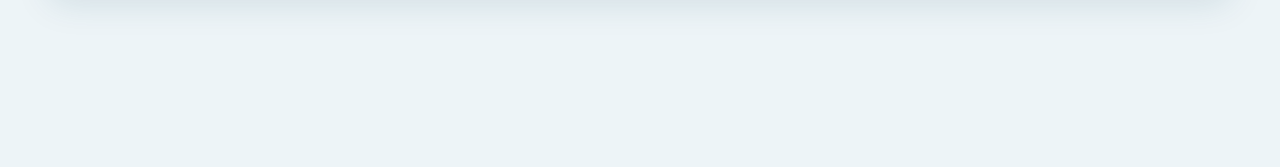
==== commit 309ad837: "change(homepage): 简化首页滚动体验 软件版本: 0.6.0  [change] 1. homepage: 移除滚动叙事并恢复静态内容流 2. atmosphere: 优化天气刷新与浅" ====
--- a/index.html
+++ b/index.html
@@ -8,6 +8,9 @@
   <meta property="og:description" content="浏览 Mathrix 的工程实验与开源项目。">
   <title>Mathrix — 项目与笔记</title>
   <script src="theme-init.js"></script>
+  <link rel="preconnect" href="https://fonts.googleapis.com">
+  <link rel="preconnect" href="https://fonts.gstatic.com" crossorigin>
+  <link href="https://fonts.googleapis.com/css2?family=IBM+Plex+Sans:wght@500;600;700&family=Inter:opsz,wght@14..32,400;14..32,500;14..32,600;14..32,700&family=Noto+Sans+SC:wght@400;500;600;700&family=Noto+Serif+SC:wght@600;700;800&display=swap" rel="stylesheet">
   <link rel="stylesheet" href="styles.css">
   <script defer src="data/projects.js"></script>
   <script defer src="data/i18n.js"></script>
@@ -19,13 +22,13 @@
     <div class="fog-layer fog-cyan"></div><div class="fog-layer fog-secondary"></div>
     <canvas class="weather-canvas" aria-hidden="true"></canvas>
     <div class="space-scene" aria-hidden="true">
-          <div class="scene-grid"></div>
-          <div class="scene-halo"></div>
-          <div class="scene-frame frame-far"></div>
-          <div class="scene-frame frame-mid"></div>
-          <div class="scene-frame frame-near"></div>
-          <div class="scene-trace trace-one"></div><div class="scene-trace trace-two"></div>
-          <span class="scene-point point-one"></span><span class="scene-point point-two"></span><span class="scene-point point-three"></span>
+      <div class="scene-grid"></div>
+      <div class="scene-halo"></div>
+      <div class="scene-frame frame-far"></div>
+      <div class="scene-frame frame-mid"></div>
+      <div class="scene-frame frame-near"></div>
+      <div class="scene-trace trace-one"></div><div class="scene-trace trace-two"></div>
+      <span class="scene-point point-one"></span><span class="scene-point point-two"></span><span class="scene-point point-three"></span>
     </div>
   </div>
   <a class="skip-link" href="#main" data-i18n="skip">跳到正文</a>
@@ -59,7 +62,6 @@
 
     <section class="discovery" aria-labelledby="discovery-heading">
       <div class="shell">
-        <p class="journey-title" aria-hidden="true"><span data-i18n="heroTitleLine1">把想法放进</span> <span data-i18n="heroTitleLine2">真实世界。</span></p>
         <div class="section-heading">
           <div><p class="section-index" data-i18n="discoveryIndex">随机漫游</p><h2 id="discovery-heading" data-i18n="discoveryTitle">这次，从这里开始。</h2><p data-i18n="discoveryIntro">六个随机项目，每次到访都可能遇见不同的方向。</p></div>
           <button class="shuffle-action glass-surface" id="shuffle" type="button"><span data-i18n="shuffle">换一组</span><span aria-hidden="true">⟳</span></button>
@@ -71,7 +73,7 @@
     </section>
   </main>
 
-  <details class="atmosphere-tuner"><summary class="glass-surface" data-i18n="atmosphere">氛围</summary><div class="atmosphere-panel glass-surface"><label><span data-i18n="rainControl">雨量</span><input id="rain-density" type="range" min="0" max="100" value="55"><output id="rain-value" for="rain-density">55%</output></label><label><span data-i18n="meteorControl">流星频率</span><input id="meteor-rate" type="range" min="0" max="100" value="50"><output id="meteor-value" for="meteor-rate">50%</output></label></div></details>
+  <details class="atmosphere-tuner"><summary class="glass-surface" data-i18n="atmosphere">氛围</summary><div class="atmosphere-panel glass-surface"><label><span data-i18n="rainControl">雨量</span><input id="rain-density" type="range" min="0" max="100" value="50"><output id="rain-value" for="rain-density">50%</output></label><label><span data-i18n="meteorControl">流星频率</span><input id="meteor-rate" type="range" min="0" max="100" value="50"><output id="meteor-value" for="meteor-rate">50%</output></label></div></details>
   <footer class="site-footer glass-surface"><div class="shell footer-inner"><span>© <span id="year"></span> Mathrix</span><span><span data-i18n="footerSource">源码与记录</span> <a href="https://github.com/Dreams-Possible">Dreams-Possible ↗</a></span></div></footer>
 </body>
 </html>
--- a/styles.css
+++ b/styles.css
@@ -48,9 +48,20 @@
   margin: 0;
   color: var(--text-primary);
   background: var(--canvas);
-  font-family: "Segoe UI", "Noto Sans SC", "Microsoft YaHei", system-ui, sans-serif;
   line-height: 1.65;
 }
+
+/* Role-based fallback stacks keep Latin and CJK glyphs intentional in either locale. */
+:root {
+  --font-body: "Inter", "Noto Sans SC", sans-serif;
+  --font-heading: "IBM Plex Sans", "Noto Serif SC", serif;
+}
+body { font-family: var(--font-body); }
+:where(h1, h2, h3),
+.hero-title { font-family: var(--font-heading); }
+.hero-title > span { display: block; }
+.hero-title > br { display: none; }
+.hero h1 { text-wrap: nowrap; }
 ::selection { background: var(--selection); }
 a { color: inherit; }
 button, select, input { font: inherit; }
@@ -62,8 +73,12 @@
 
 /* Shared chrome */
 .site-header {
-  position: relative;
-  z-index: 10;
+  position: fixed !important;
+  top: 0;
+  right: 0;
+  bottom: auto;
+  left: 0;
+  z-index: 40;
   border-bottom: 1px solid var(--border-subtle);
   background: var(--surface-glass);
   -webkit-backdrop-filter: blur(18px);
@@ -101,7 +116,7 @@
 .hero-layout { position: relative; display: grid; grid-template-columns: 1fr 1fr; align-items: center; gap: 24px; min-height: inherit; padding-block: 88px 110px; }
 .hero-copy { position: relative; z-index: 2; max-width: 610px; transform: translate3d(0, var(--scroll-shift), 0); }
 .section-index { margin: 0 0 22px; color: var(--accent); font-size: .83rem; font-weight: 700; letter-spacing: .04em; }
-.hero h1 { margin: 0; font-size: clamp(3.15rem, 5.8vw, 5.9rem); font-weight: 780; letter-spacing: -.085em; line-height: 1.16; text-wrap: balance; }
+.hero h1 { margin: 0; font-size: clamp(3.15rem, 5.8vw, 5.9rem); font-weight: 780; letter-spacing: -.085em; line-height: 1.16; text-wrap: nowrap; }
 .hero h1 span:last-child { color: var(--accent-strong); }
 .hero-intro { max-width: 590px; margin: 29px 0 0; color: var(--text-secondary); font-size: 1.06rem; line-height: 1.9; }
 .hero-actions { display: flex; flex-wrap: wrap; align-items: center; gap: 28px; margin-top: 38px; }
@@ -191,7 +206,20 @@
 .project-card-compact .project-card-action { padding-top: 10px; }
 .empty-state { padding: 42px 0; color: var(--text-secondary); }
 .no-script { padding: 24px; color: var(--text-secondary); background: var(--surface); border: 1px solid var(--border-subtle); border-radius: 8px; }
-.site-footer { border-top: 1px solid var(--border-subtle); background: var(--canvas-raised); color: var(--text-secondary); font-size: .83rem; }
+.site-footer {
+  position: fixed !important;
+  top: auto;
+  right: 0;
+  bottom: 0;
+  left: 0;
+  z-index: 40;
+  border-top: 1px solid var(--border-subtle);
+  background: var(--surface-glass);
+  color: var(--text-secondary);
+  -webkit-backdrop-filter: blur(18px);
+  backdrop-filter: blur(18px);
+  font-size: .83rem;
+}
 .footer-inner { display: flex; justify-content: space-between; align-items: center; gap: 16px; min-height: 77px; }
 .footer-inner a { color: var(--accent-strong); text-underline-offset: 4px; }
 
@@ -206,7 +234,9 @@
   .hero-layout { gap: 0; }
   .feature-grid { grid-template-columns: repeat(2, minmax(0, 1fr)); }
 }
+main { padding-top: 80px; padding-bottom: 77px; }
 @media (max-width: 760px) {
+  main { padding-top: 143px; padding-bottom: 92px; }
   .shell { width: min(100% - 32px, 620px); }
   .header-inner { flex-wrap: wrap; min-height: 0; padding-block: 16px; gap: 13px 16px; }
   .wordmark { font-size: 1.25rem; }
@@ -218,7 +248,7 @@
   .hero { min-height: 0; }
   .hero-layout { grid-template-columns: 1fr; gap: 13px; padding-block: 72px 84px; }
   .hero-copy { transform: none; }
-  .hero h1 { font-size: clamp(2.85rem, 10vw, 4.6rem); }
+  .hero h1 { font-size: clamp(2.85rem, 10vw, 4.6rem); text-wrap: wrap; }
   .hero-intro { font-size: 1rem; }
   .space-scene { justify-self: center; width: min(100%, 470px); height: 350px; transform: scale(.82); margin-block: -20px -38px; }
   .scroll-hint { bottom: 16px; }
@@ -311,7 +341,7 @@
   .discovery { margin-top: 0; }
 }
 
-/* One spatial journey: the scene stays behind the hero and the project field. */
+/* Static homepage layout; ambient weather remains behind the content. */
 :root[data-theme="light"] { --section-veil: rgba(235, 247, 251, .38); }
 :root[data-theme="dark"] { --section-veil: rgba(11, 16, 25, .42); }
 body[data-page="home"] { --journey: 0; --scene-x: 0px; --scene-y: 6vh; --scene-zoom: 1.32; --title-opacity: 1; --hint-opacity: 1; }
@@ -324,19 +354,19 @@
 body[data-page="home"] .scene-point { animation: point-breathe 4.5s ease-in-out infinite alternate; }
 body[data-page="home"] .point-two { animation-delay: -2s; }
 body[data-page="home"] .point-three { animation-delay: -3.5s; }
-body[data-page="home"] .hero { height: 205svh; min-height: 1350px; overflow: visible; isolation: auto; }
+body[data-page="home"] .hero { height: auto; min-height: 0; overflow: visible; isolation: auto; }
 body[data-page="home"] .hero::before { display: none; }
-body[data-page="home"] .hero-stage { height: 100svh; min-height: 680px; }
+body[data-page="home"] .hero-stage { position: relative; top: auto; height: auto; min-height: 0; overflow: visible; }
 body[data-page="home"] .hero-stage::before { display: none; }
-body[data-page="home"] .hero-layout { display: flex; align-items: center; min-height: 100%; }
+body[data-page="home"] .hero-layout { display: flex; align-items: center; min-height: 0; padding-block: 96px 88px; }
 body[data-page="home"] .hero-copy { max-width: 650px; width: 100%; opacity: 1; transform: none; }
 body[data-page="home"] .hero-title { position: relative; opacity: var(--title-opacity); }
-body[data-page="home"] .hero-title > span { display: inline-block; transform-origin: top left; will-change: transform; }
+body[data-page="home"] .hero-title > span { display: block; transform-origin: top left; }
 body[data-page="home"] .hero-copy > .section-index,
 body[data-page="home"] .hero-intro,
 body[data-page="home"] .hero-actions { opacity: var(--copy-opacity, 1); transform: translate3d(0, var(--scroll-shift, 0px), 0); }
 body[data-page="home"] .scroll-hint { opacity: var(--hint-opacity); }
-body[data-page="home"] .discovery { margin-top: -52svh; border-radius: 24px 24px 0 0; background: var(--section-veil); box-shadow: 0 -28px 65px var(--shadow); -webkit-backdrop-filter: none; backdrop-filter: none; }
+body[data-page="home"] .discovery { margin-top: 0; border-radius: 0; background: transparent; box-shadow: none; -webkit-backdrop-filter: none; backdrop-filter: none; }
 body[data-page="home"] .discovery::before { opacity: .16; }
 body[data-page="home"] .project-card { background: var(--surface-glass); }
 body[data-page="home"] .rain-field { opacity: .37; animation-duration: 5.5s; }
@@ -349,7 +379,7 @@
 @media (max-width: 760px) {
   body[data-page="home"] .hero { height: auto; min-height: 0; }
   body[data-page="home"] .hero-stage { position: relative; height: auto; min-height: 0; }
-  body[data-page="home"] .hero-layout { min-height: 0; padding-block: 76px 265px; }
+  body[data-page="home"] .hero-layout { min-height: 0; padding-block: 76px 84px; }
   body[data-page="home"] .hero-copy { max-width: 100%; }
   body[data-page="home"] .space-scene { top: 70%; right: -12%; width: 70vw; height: 64vw; max-height: 350px; transform: scale(.78); opacity: .45; }
   body[data-page="home"] .discovery { margin-top: 0; }
@@ -371,13 +401,13 @@
 .glass-surface > :not(.glass-light) { position: relative; z-index: 1; }
 .glass-light { position: absolute; inset: 0; z-index: 0; opacity: 0; pointer-events: none; background: radial-gradient(circle 210px at var(--light-x, -250px) var(--light-y, -250px), rgba(143, 239, 246, .29) 0%, rgba(120, 210, 232, .12) 38%, transparent 75%), radial-gradient(circle 62px at var(--light-x, -250px) var(--light-y, -250px), rgba(255, 255, 255, .27), transparent 80%); -webkit-mask-image: radial-gradient(circle 230px at var(--light-x, -250px) var(--light-y, -250px), black 18%, transparent 83%); mask-image: radial-gradient(circle 230px at var(--light-x, -250px) var(--light-y, -250px), black 18%, transparent 83%); mix-blend-mode: screen; transition: opacity .14s ease; }
 .glass-light.is-active { -webkit-backdrop-filter: blur(6px) saturate(150%); backdrop-filter: blur(6px) saturate(150%); }
-:root[data-theme="light"] .glass-light { background: radial-gradient(circle 225px at var(--light-x, -250px) var(--light-y, -250px), rgba(36, 169, 198, .27), rgba(93, 154, 216, .11) 43%, transparent 76%), radial-gradient(circle 105px at var(--light-x, -250px) var(--light-y, -250px), transparent 69%, rgba(28, 151, 177, .16) 74%, transparent 88%), radial-gradient(circle 35px at var(--light-x, -250px) var(--light-y, -250px), rgba(255, 255, 255, .75), transparent 85%); mix-blend-mode: normal; }
+:root[data-theme="light"] .glass-light { background: radial-gradient(circle 245px at var(--light-x, -250px) var(--light-y, -250px), rgba(255, 255, 255, .82) 0%, rgba(219, 245, 252, .56) 27%, rgba(92, 176, 211, .22) 57%, transparent 82%); mix-blend-mode: normal; }
 .project-card::before { display: none; }
 .project-card:hover, .project-card:focus-visible { box-shadow: 0 18px 42px var(--shadow), inset 0 0 0 1px var(--glow); }
 .search-field { padding: 7px 10px; background: var(--surface-glass); border: 1px solid var(--border-subtle); border-radius: 8px; -webkit-backdrop-filter: blur(14px); backdrop-filter: blur(14px); }
 .search-field input { background: transparent; border: 0; padding: 2px 0; }
 .search-field input:focus-visible { outline-offset: 2px; }
-.atmosphere-tuner { position: fixed; right: 24px; bottom: 22px; z-index: 30; }
+.atmosphere-tuner { position: fixed; right: 24px; bottom: 99px; z-index: 50; }
 .atmosphere-tuner summary { display: block; min-width: 106px; padding: 10px 15px; color: var(--text-primary); background: var(--surface-glass); border: 1px solid var(--border-subtle); border-radius: 9px; box-shadow: 0 8px 25px var(--shadow); -webkit-backdrop-filter: blur(18px); backdrop-filter: blur(18px); font-size: .78rem; font-weight: 700; cursor: pointer; list-style: none; }
 .atmosphere-tuner summary::-webkit-details-marker { display: none; }
 .atmosphere-tuner summary::after { content: "✦"; float: right; margin-left: 13px; color: var(--accent); }
@@ -385,31 +415,12 @@
 .atmosphere-panel label { display: grid; grid-template-columns: 1fr auto; gap: 5px 12px; align-items: center; font-size: .82rem; font-weight: 650; }
 .atmosphere-panel input { grid-column: 1 / -1; width: 100%; accent-color: var(--accent); cursor: pointer; }
 .atmosphere-panel output { color: var(--text-secondary); font-size: .75rem; }
-@media (max-width: 760px) { .atmosphere-tuner { right: 14px; bottom: 14px; } .atmosphere-panel { width: min(270px, calc(100vw - 28px)); } }
+@media (max-width: 760px) { .atmosphere-tuner { right: 14px; bottom: 106px; } .atmosphere-panel { width: min(270px, calc(100vw - 28px)); } }
 @media (prefers-reduced-motion: reduce) { .glass-light { transition: none; } .weather-canvas { display: none; } }
 
-/* The project list continues the same canvas; the animated title settles in its final place. */
-body[data-page="home"].motion-ready .hero-copy .hero-title { visibility: hidden; }
-body[data-page="home"] .discovery { margin-top: -52svh; padding: 0 0 105px; border: 0; border-radius: 0; background: transparent; box-shadow: none; }
+/* Homepage content follows a single, static document flow. */
+body[data-page="home"] .discovery { margin-top: 0; padding: 0 0 105px; border: 0; border-radius: 0; background: transparent; box-shadow: none; }
 body[data-page="home"] .discovery::before { display: none; }
-.journey-title { position: relative; z-index: 3; display: none; margin: 0 0 52px; font-size: clamp(3.15rem, 5.8vw, 5.9rem); font-weight: 780; letter-spacing: -.085em; line-height: 1.16; white-space: nowrap; }
-body[data-page="home"].motion-ready .journey-title { display: block; }
-.journey-title span { display: inline-block; transform-origin: top left; will-change: transform; }
-.journey-title span:last-child { color: var(--accent-strong); }
-@media (max-width: 760px) {
-  body[data-page="home"].motion-ready .hero-copy .hero-title { visibility: visible; }
-  body[data-page="home"] .discovery { margin-top: 0; padding-block: 42px 80px; }
-  body[data-page="home"].motion-ready .journey-title { display: none; }
-}
-@media (prefers-reduced-motion: reduce) {
-  body[data-page="home"].motion-ready .hero-copy .hero-title { visibility: visible; }
-  body[data-page="home"] .discovery { margin-top: 0; padding-top: 45px; }
-  body[data-page="home"].motion-ready .journey-title { display: block; white-space: normal; }
-  .journey-title span { transform: none !important; }
-}
-body[data-page="home"]:not(.motion-ready) .hero { height: auto; min-height: 0; }
-body[data-page="home"]:not(.motion-ready) .hero-stage { position: relative; height: auto; min-height: 0; }
-body[data-page="home"]:not(.motion-ready) .discovery { margin-top: 0; padding-top: 48px; }
 
 /* Crisp shared geometry and a true glass archive surface. */
 body[data-page="home"] .space-scene::before { display: none; }
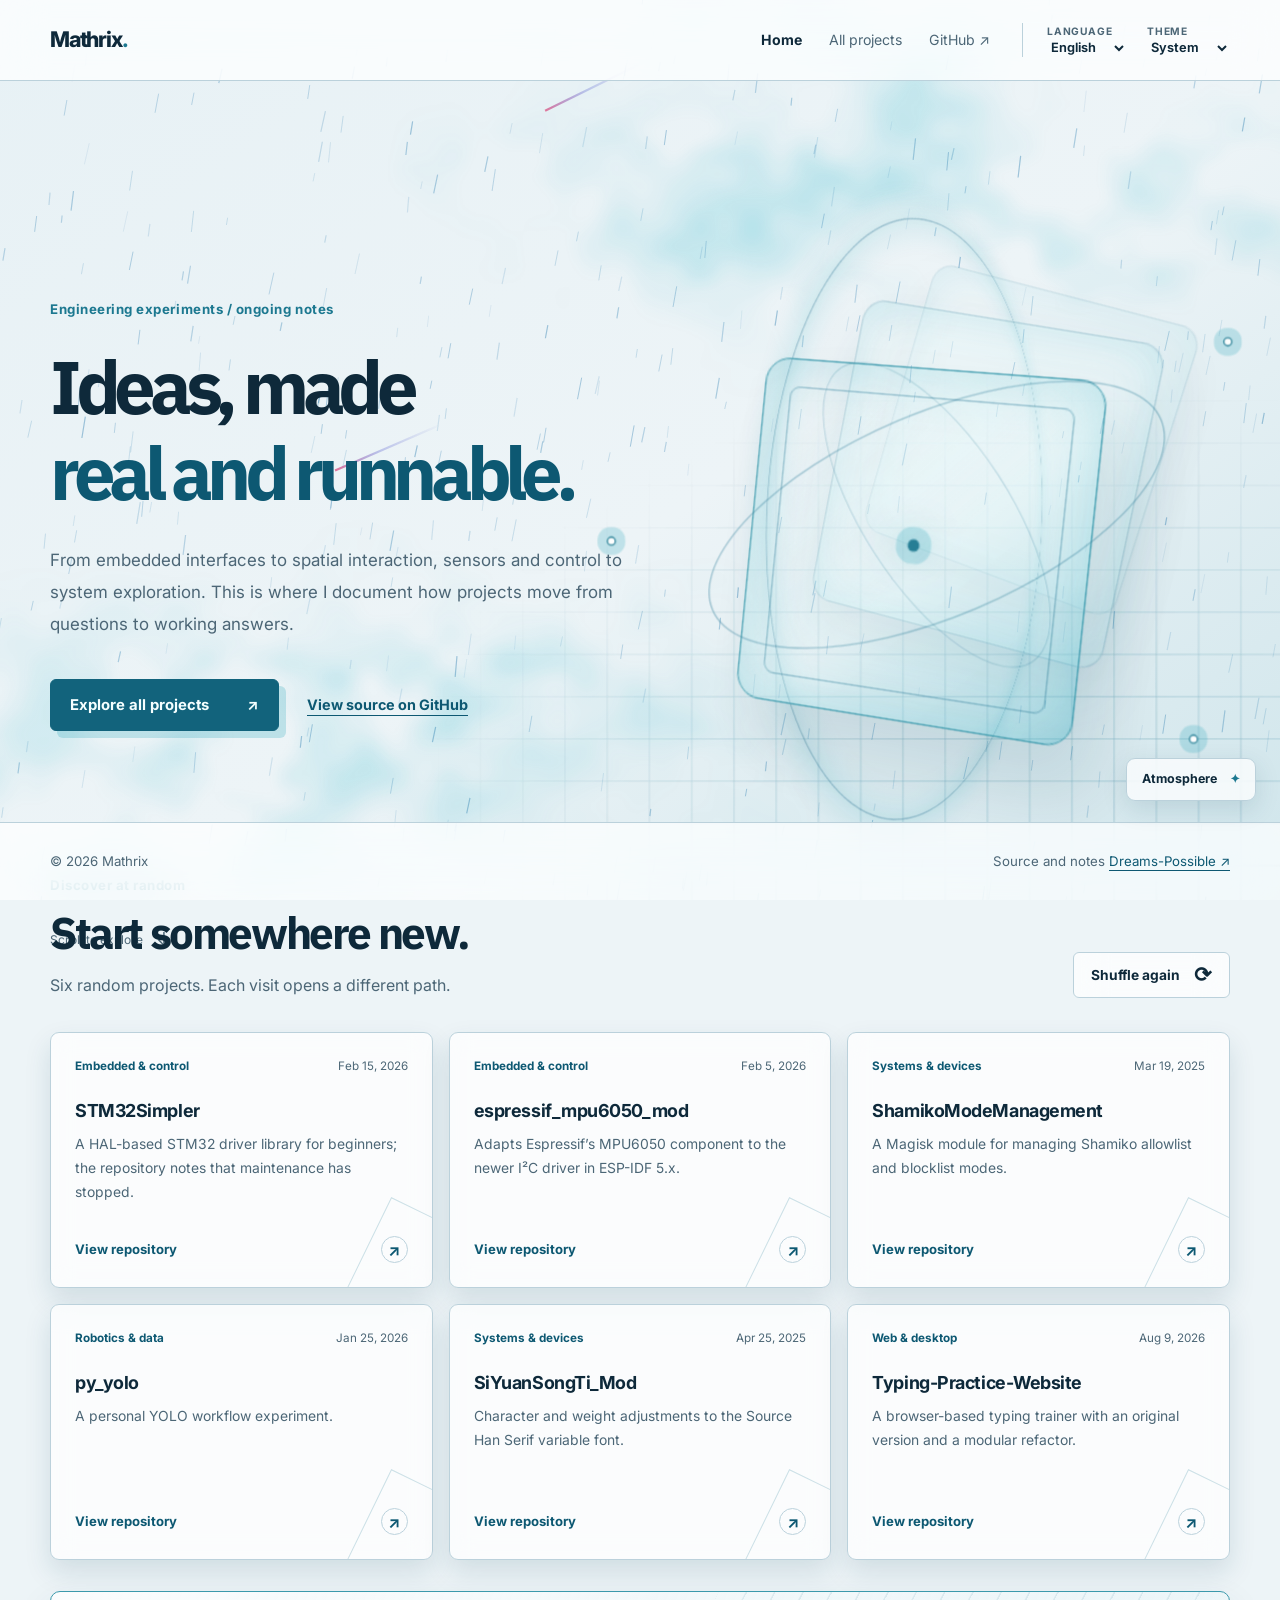
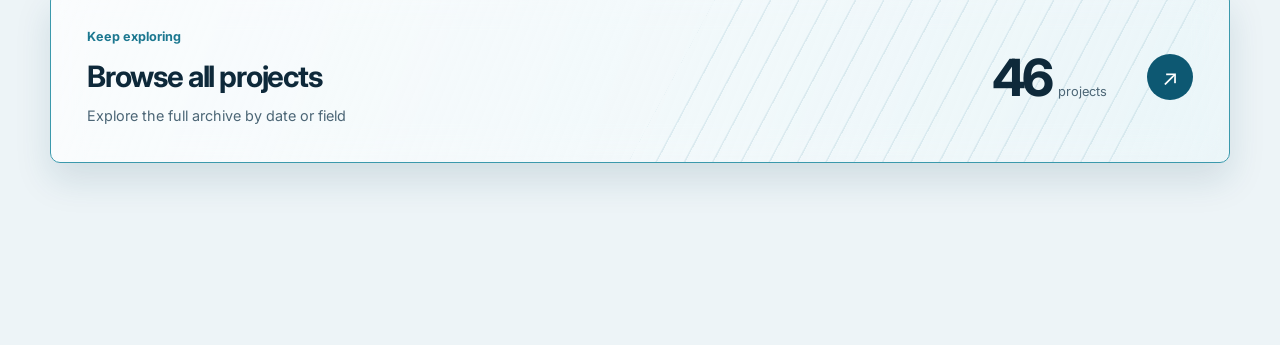
==== commit a8ff947b: "change(homepage): 完善首页动效控制 软件版本: 0.8.0  [change] 1. homepage: 固化标题滚动落点与接续轨迹 2. atmosphere: 增加五类动效独立开" ====
--- a/index.html
+++ b/index.html
@@ -73,7 +73,7 @@
     </section>
   </main>
 
-  <details class="atmosphere-tuner"><summary class="glass-surface" data-i18n="atmosphere">氛围</summary><div class="atmosphere-panel glass-surface"><label><span data-i18n="rainControl">雨量</span><input id="rain-density" type="range" min="0" max="100" value="50"><output id="rain-value" for="rain-density">50%</output></label><label><span data-i18n="meteorControl">流星频率</span><input id="meteor-rate" type="range" min="0" max="100" value="50"><output id="meteor-value" for="meteor-rate">50%</output></label></div></details>
+  <details class="atmosphere-tuner"><summary class="glass-surface" data-i18n="atmosphere">氛围</summary><div class="atmosphere-panel glass-surface"><label class="toggle-control"><span data-i18n="fogControl">雾气</span><input id="fog-enabled" type="checkbox" role="switch" checked></label><label class="toggle-control"><span data-i18n="rainToggle">雨滴</span><input id="rain-enabled" type="checkbox" role="switch" checked></label><label><span data-i18n="rainControl">雨量</span><input id="rain-density" type="range" min="0" max="100" value="50"><output id="rain-value" for="rain-density">50%</output></label><label class="toggle-control"><span data-i18n="meteorToggle">流星</span><input id="meteors-enabled" type="checkbox" role="switch" checked></label><label><span data-i18n="meteorControl">流星频率</span><input id="meteor-rate" type="range" min="0" max="100" value="50"><output id="meteor-value" for="meteor-rate">50%</output></label><label class="toggle-control"><span data-i18n="pointerControl">指针光场</span><input id="pointer-enabled" type="checkbox" role="switch" checked></label><label class="toggle-control"><span data-i18n="narrativeControl">滚动叙事</span><input id="narrative-enabled" type="checkbox" role="switch" checked></label><button class="atmosphere-reset" id="reset-atmosphere" type="button" data-i18n="resetAtmosphere">恢复默认</button></div></details>
   <footer class="site-footer glass-surface"><div class="shell footer-inner"><span>© <span id="year"></span> Mathrix</span><span><span data-i18n="footerSource">源码与记录</span> <a href="https://github.com/Dreams-Possible">Dreams-Possible ↗</a></span></div></footer>
 </body>
 </html>
--- a/styles.css
+++ b/styles.css
@@ -415,12 +415,73 @@
 .atmosphere-panel label { display: grid; grid-template-columns: 1fr auto; gap: 5px 12px; align-items: center; font-size: .82rem; font-weight: 650; }
 .atmosphere-panel input { grid-column: 1 / -1; width: 100%; accent-color: var(--accent); cursor: pointer; }
 .atmosphere-panel output { color: var(--text-secondary); font-size: .75rem; }
+.motion-notice { margin: 0; color: var(--text-secondary); font-size: .75rem; line-height: 1.55; }
+.atmosphere-panel .toggle-control { display: flex; grid-template-columns: none; justify-content: space-between; align-items: center; }
+.atmosphere-panel .toggle-control input { grid-column: auto; width: 38px; height: 20px; margin: 0; cursor: pointer; }
+.atmosphere-panel input:disabled { cursor: not-allowed; opacity: .45; }
+.atmosphere-reset { padding: 8px 10px; color: var(--text-primary); background: transparent; border: 1px solid var(--border-subtle); border-radius: 6px; cursor: pointer; font-size: .76rem; font-weight: 700; }
+.atmosphere-reset:hover { border-color: var(--border-active); background: var(--surface); }
 @media (max-width: 760px) { .atmosphere-tuner { right: 14px; bottom: 106px; } .atmosphere-panel { width: min(270px, calc(100vw - 28px)); } }
 @media (prefers-reduced-motion: reduce) { .glass-light { transition: none; } .weather-canvas { display: none; } }
 
-/* Homepage content follows a single, static document flow. */
-body[data-page="home"] .discovery { margin-top: 0; padding: 0 0 105px; border: 0; border-radius: 0; background: transparent; box-shadow: none; }
+/* Homepage scroll journey: values come straight from document position.
+   No scroll input is captured or rewritten. */
+body[data-page="home"] {
+  --journey: 0;
+  --title-journey: 0;
+  --title-journey-y: 0px;
+  --title-journey-scale: calc(1 - var(--title-journey) * .2);
+  --title-line-two-x: 0px;
+  --title-line-two-y: 0px;
+  --scene-journey-x: calc(var(--journey) * -12vw);
+  --scene-journey-y: calc(6vh + var(--journey) * 10vh);
+  --scene-journey-zoom: calc(1.32 + var(--journey) * .18);
+  --support-copy-opacity: clamp(0, calc(1 - var(--journey) * 1.5), 1);
+}
+body[data-page="home"] .hero { height: 170svh; min-height: 1080px; position: relative; isolation: isolate; }
+body[data-page="home"] .hero-stage { position: sticky; top: 0; height: 100svh; min-height: 630px; overflow: hidden; z-index: 3; pointer-events: none; }
+body[data-page="home"] .hero-copy,
+body[data-page="home"] .scroll-hint { pointer-events: auto; }
+body[data-page="home"] .hero-layout { min-height: 100%; padding-block: 80px 110px; }
+body[data-page="home"] .hero-title {
+  z-index: 3; transform: translate3d(0, var(--title-journey-y), 0) scale(var(--title-journey-scale));
+  transform-origin: top left; will-change: transform;
+}
+body[data-page="home"] .hero-title > span:last-child {
+  transform: translate3d(var(--title-line-two-x), var(--title-line-two-y), 0);
+  will-change: transform;
+}
+body[data-page="home"] .hero-copy > .section-index,
+body[data-page="home"] .hero-intro,
+body[data-page="home"] .hero-actions { opacity: var(--support-copy-opacity); }
+body[data-page="home"] .space-scene { --scene-x: var(--scene-journey-x); --scene-y: var(--scene-journey-y); --scene-zoom: var(--scene-journey-zoom); }
+body[data-page="home"] .scene-halo,
+body[data-page="home"] .frame-near,
+body[data-page="home"] .scene-point { animation: none; }
+body[data-page="home"] .discovery {
+  position: relative; z-index: 2; margin-top: -85svh; padding: 30px 0 105px;
+  border: 0; border-radius: 0; background: transparent; box-shadow: none;
+  -webkit-backdrop-filter: none; backdrop-filter: none;
+}
 body[data-page="home"] .discovery::before { display: none; }
+@media (max-width: 760px) {
+  body[data-page="home"] .hero { height: auto; min-height: 0; }
+  body[data-page="home"] .hero-stage { position: relative; height: auto; min-height: 0; }
+  body[data-page="home"] .hero-layout { min-height: 0; }
+  body[data-page="home"] .hero-title { transform: none; }
+  body[data-page="home"] .hero-title > span:last-child { transform: none; }
+  body[data-page="home"] .discovery { margin-top: 0; }
+}
+@media (prefers-reduced-motion: reduce) {
+  body[data-page="home"] .hero { height: auto; min-height: 0; }
+  body[data-page="home"] .hero-stage { position: relative; height: auto; min-height: 0; }
+  body[data-page="home"] .hero-title { transform: none; }
+  body[data-page="home"] .hero-title > span:last-child { transform: none; }
+  body[data-page="home"] .hero-copy > .section-index,
+  body[data-page="home"] .hero-intro,
+  body[data-page="home"] .hero-actions { opacity: 1; }
+  body[data-page="home"] .discovery { margin-top: 0; }
+}
 
 /* Crisp shared geometry and a true glass archive surface. */
 body[data-page="home"] .space-scene::before { display: none; }
@@ -439,6 +500,17 @@
 .fog-cyan { top: -13vh; right: -13vw; background-image: url("assets/fog-cyan.webp"); }
 .fog-secondary { bottom: -19vh; left: -19vw; background-image: url("assets/fog-secondary.webp"); animation-duration: 23s; animation-direction: alternate-reverse; }
 :root[data-theme="dark"] .fog-layer { opacity: .43; }
+:root[data-fog="off"] .fog-layer,
+:root[data-pointer="off"] .glass-light { display: none; }
+:root[data-narrative="off"] body[data-page="home"] .hero { height: auto; min-height: 0; }
+:root[data-narrative="off"] body[data-page="home"] .hero-stage { position: relative; height: auto; min-height: 0; overflow: visible; }
+:root[data-narrative="off"] body[data-page="home"] .hero-layout { min-height: 0; }
+:root[data-narrative="off"] body[data-page="home"] .hero-title,
+:root[data-narrative="off"] body[data-page="home"] .hero-title > span:last-child { transform: none; }
+:root[data-narrative="off"] body[data-page="home"] .hero-copy > .section-index,
+:root[data-narrative="off"] body[data-page="home"] .hero-intro,
+:root[data-narrative="off"] body[data-page="home"] .hero-actions { opacity: 1; }
+:root[data-narrative="off"] body[data-page="home"] .discovery { margin-top: 0; }
 @keyframes fog-float { from { transform: translate3d(-8%, 2%, 0) scale(.98); } to { transform: translate3d(10%, -7%, 0) scale(1.04); } }
 @media (max-width: 760px) { .fog-layer { width: 110vw; height: 72vw; opacity: .36; } :root[data-theme="dark"] .fog-layer { opacity: .3; } }
 @media (prefers-reduced-motion: reduce) { .fog-layer { animation: none; } }
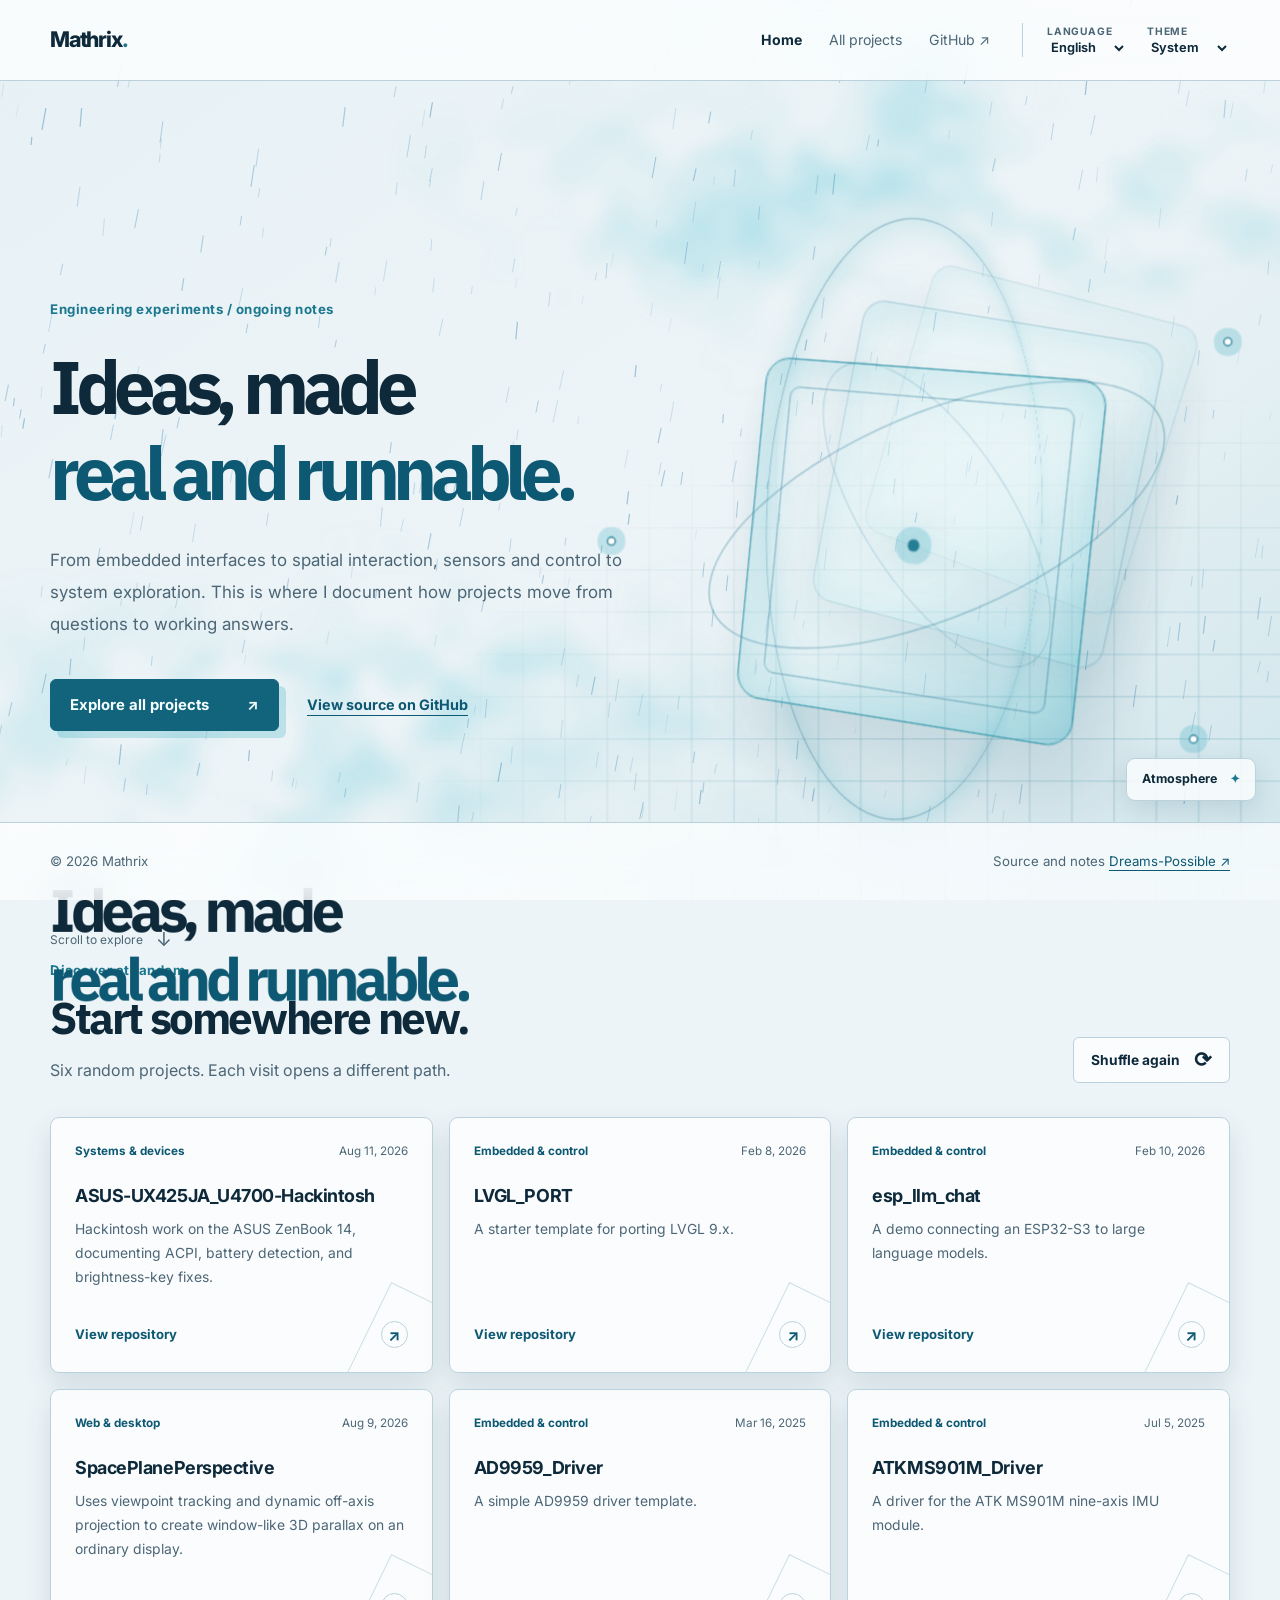
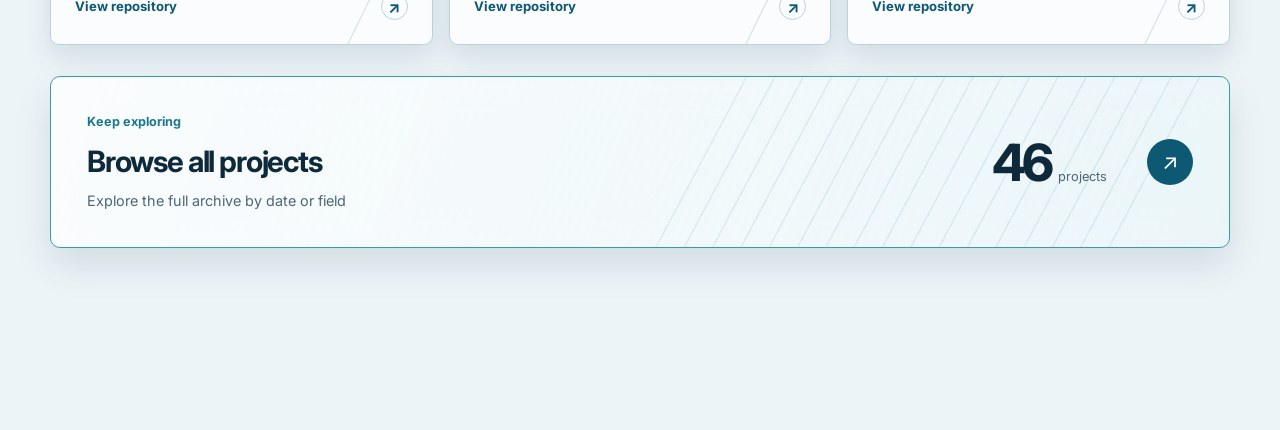
==== commit bc82f589: "change(homepage): 优化标题交接与氛围重置 软件版本: 0.9.0  [fix] 1. atmosphere: 修复恢复默认未重启全部效果的问题  [change] 1. homepa" ====
--- a/index.html
+++ b/index.html
@@ -63,7 +63,7 @@
     <section class="discovery" aria-labelledby="discovery-heading">
       <div class="shell">
         <div class="section-heading">
-          <div><p class="section-index" data-i18n="discoveryIndex">随机漫游</p><h2 id="discovery-heading" data-i18n="discoveryTitle">这次，从这里开始。</h2><p data-i18n="discoveryIntro">六个随机项目，每次到访都可能遇见不同的方向。</p></div>
+          <div><div class="settled-title-slot" aria-hidden="true"><h1 class="hero-title settled-title"><span data-i18n="heroTitleLine1">把想法放进</span><br><span data-i18n="heroTitleLine2">真实世界。</span></h1></div><p class="section-index" data-i18n="discoveryIndex">随机漫游</p><h2 id="discovery-heading" data-i18n="discoveryTitle">这次，从这里开始。</h2><p data-i18n="discoveryIntro">六个随机项目，每次到访都可能遇见不同的方向。</p></div>
           <button class="shuffle-action glass-surface" id="shuffle" type="button"><span data-i18n="shuffle">换一组</span><span aria-hidden="true">⟳</span></button>
         </div>
         <div id="featured-projects" class="feature-grid"></div><span id="shuffle-status" class="sr-only" role="status" aria-live="polite"></span>
--- a/styles.css
+++ b/styles.css
@@ -433,6 +433,7 @@
   --title-journey-scale: calc(1 - var(--title-journey) * .2);
   --title-line-two-x: 0px;
   --title-line-two-y: 0px;
+  --support-copy-y: 0px;
   --scene-journey-x: calc(var(--journey) * -12vw);
   --scene-journey-y: calc(6vh + var(--journey) * 10vh);
   --scene-journey-zoom: calc(1.32 + var(--journey) * .18);
@@ -451,9 +452,36 @@
   transform: translate3d(var(--title-line-two-x), var(--title-line-two-y), 0);
   will-change: transform;
 }
+body[data-page="home"] .settled-title-slot {
+  position: relative;
+  height: var(--settled-title-height, 0px);
+  margin-bottom: 16px;
+  visibility: hidden;
+}
+body[data-page="home"] .settled-title {
+  position: absolute;
+  top: 0;
+  left: 0;
+  width: max-content;
+  margin: 0;
+  color: var(--text-primary);
+  font-size: clamp(3.15rem, 5.8vw, 5.9rem);
+  font-weight: 780;
+  letter-spacing: -.085em;
+  line-height: 1.16;
+  text-wrap: nowrap;
+  transform: scale(.8);
+  transform-origin: top left;
+}
+body[data-page="home"] .settled-title > span:last-child { color: var(--accent-strong); transform: translate3d(var(--title-line-two-x), var(--title-line-two-y), 0); }
+body[data-page="home"].title-settled .settled-title-slot { visibility: visible; }
+body[data-page="home"].title-settled .hero-copy > .hero-title { visibility: hidden; }
 body[data-page="home"] .hero-copy > .section-index,
 body[data-page="home"] .hero-intro,
-body[data-page="home"] .hero-actions { opacity: var(--support-copy-opacity); }
+body[data-page="home"] .hero-actions {
+  opacity: var(--support-copy-opacity);
+  transform: translate3d(0, var(--support-copy-y), 0);
+}
 body[data-page="home"] .space-scene { --scene-x: var(--scene-journey-x); --scene-y: var(--scene-journey-y); --scene-zoom: var(--scene-journey-zoom); }
 body[data-page="home"] .scene-halo,
 body[data-page="home"] .frame-near,
@@ -465,6 +493,7 @@
 }
 body[data-page="home"] .discovery::before { display: none; }
 @media (max-width: 760px) {
+  body[data-page="home"] .settled-title-slot { display: none; }
   body[data-page="home"] .hero { height: auto; min-height: 0; }
   body[data-page="home"] .hero-stage { position: relative; height: auto; min-height: 0; }
   body[data-page="home"] .hero-layout { min-height: 0; }
@@ -473,6 +502,7 @@
   body[data-page="home"] .discovery { margin-top: 0; }
 }
 @media (prefers-reduced-motion: reduce) {
+  body[data-page="home"] .settled-title-slot { display: none; }
   body[data-page="home"] .hero { height: auto; min-height: 0; }
   body[data-page="home"] .hero-stage { position: relative; height: auto; min-height: 0; }
   body[data-page="home"] .hero-title { transform: none; }
@@ -507,6 +537,7 @@
 :root[data-narrative="off"] body[data-page="home"] .hero-layout { min-height: 0; }
 :root[data-narrative="off"] body[data-page="home"] .hero-title,
 :root[data-narrative="off"] body[data-page="home"] .hero-title > span:last-child { transform: none; }
+:root[data-narrative="off"] body[data-page="home"] .settled-title-slot { display: none; }
 :root[data-narrative="off"] body[data-page="home"] .hero-copy > .section-index,
 :root[data-narrative="off"] body[data-page="home"] .hero-intro,
 :root[data-narrative="off"] body[data-page="home"] .hero-actions { opacity: 1; }
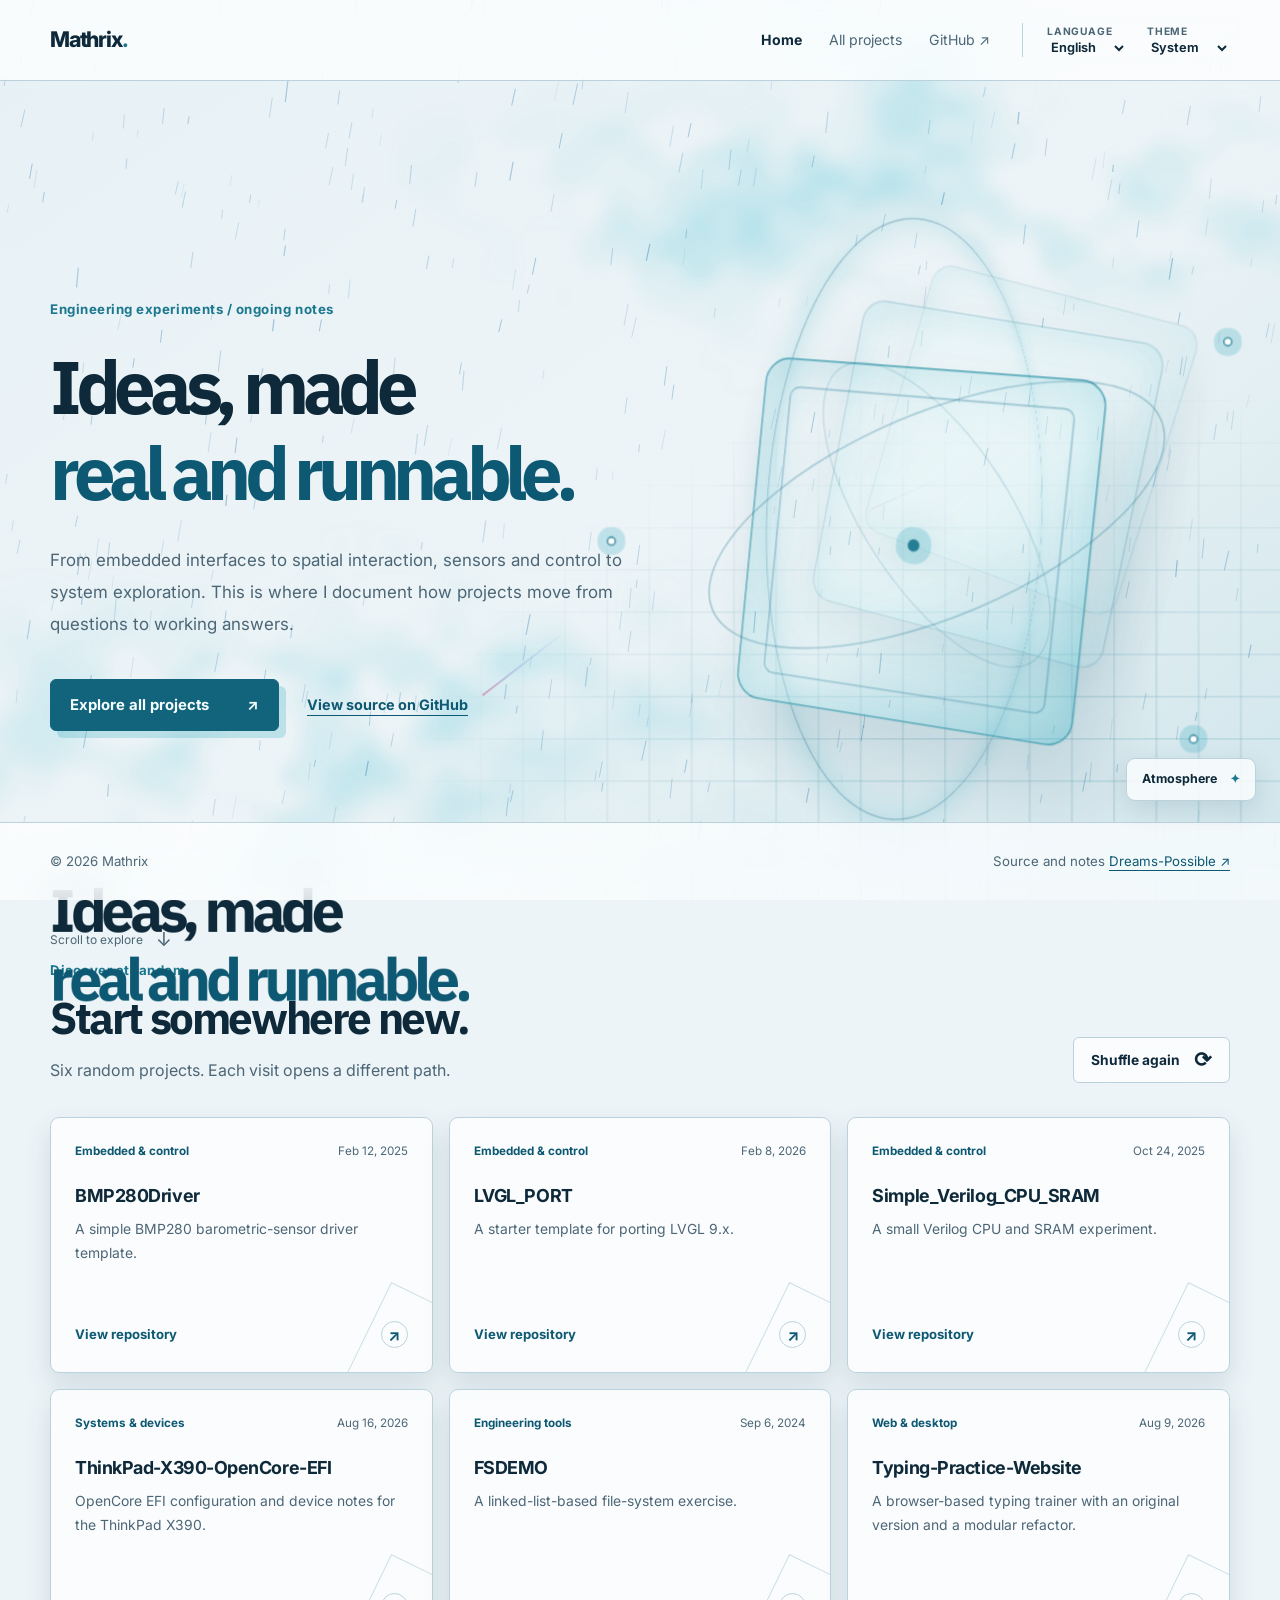
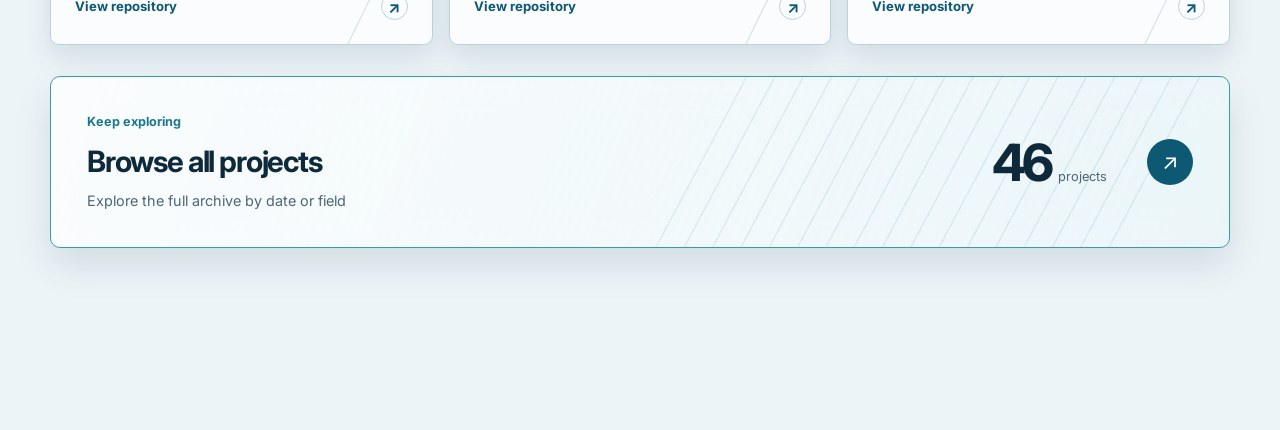
==== commit a52ee3aa: "feature(atmosphere): 增加线框呼吸开关 软件版本: 0.10.0  [feature] 1. atmosphere: 增加可保存且默认开启的线框呼吸开关  [change] 1. " ====
--- a/index.html
+++ b/index.html
@@ -73,7 +73,7 @@
     </section>
   </main>
 
-  <details class="atmosphere-tuner"><summary class="glass-surface" data-i18n="atmosphere">氛围</summary><div class="atmosphere-panel glass-surface"><label class="toggle-control"><span data-i18n="fogControl">雾气</span><input id="fog-enabled" type="checkbox" role="switch" checked></label><label class="toggle-control"><span data-i18n="rainToggle">雨滴</span><input id="rain-enabled" type="checkbox" role="switch" checked></label><label><span data-i18n="rainControl">雨量</span><input id="rain-density" type="range" min="0" max="100" value="50"><output id="rain-value" for="rain-density">50%</output></label><label class="toggle-control"><span data-i18n="meteorToggle">流星</span><input id="meteors-enabled" type="checkbox" role="switch" checked></label><label><span data-i18n="meteorControl">流星频率</span><input id="meteor-rate" type="range" min="0" max="100" value="50"><output id="meteor-value" for="meteor-rate">50%</output></label><label class="toggle-control"><span data-i18n="pointerControl">指针光场</span><input id="pointer-enabled" type="checkbox" role="switch" checked></label><label class="toggle-control"><span data-i18n="narrativeControl">滚动叙事</span><input id="narrative-enabled" type="checkbox" role="switch" checked></label><button class="atmosphere-reset" id="reset-atmosphere" type="button" data-i18n="resetAtmosphere">恢复默认</button></div></details>
+  <details class="atmosphere-tuner"><summary class="glass-surface" data-i18n="atmosphere">氛围</summary><div class="atmosphere-panel glass-surface"><label class="toggle-control"><span data-i18n="fogControl">雾气</span><input id="fog-enabled" type="checkbox" role="switch" checked></label><label class="toggle-control"><span data-i18n="rainToggle">雨滴</span><input id="rain-enabled" type="checkbox" role="switch" checked></label><label><span data-i18n="rainControl">雨量</span><input id="rain-density" type="range" min="0" max="100" value="50"><output id="rain-value" for="rain-density">50%</output></label><label class="toggle-control"><span data-i18n="meteorToggle">流星</span><input id="meteors-enabled" type="checkbox" role="switch" checked></label><label><span data-i18n="meteorControl">流星频率</span><input id="meteor-rate" type="range" min="0" max="100" value="50"><output id="meteor-value" for="meteor-rate">50%</output></label><label class="toggle-control"><span data-i18n="pointerControl">指针光场</span><input id="pointer-enabled" type="checkbox" role="switch" checked></label><label class="toggle-control"><span data-i18n="sceneMotionControl">线框呼吸</span><input id="scene-motion-enabled" type="checkbox" role="switch" checked></label><label class="toggle-control"><span data-i18n="narrativeControl">滚动叙事</span><input id="narrative-enabled" type="checkbox" role="switch" checked></label><button class="atmosphere-reset" id="reset-atmosphere" type="button" data-i18n="resetAtmosphere">恢复默认</button></div></details>
   <footer class="site-footer glass-surface"><div class="shell footer-inner"><span>© <span id="year"></span> Mathrix</span><span><span data-i18n="footerSource">源码与记录</span> <a href="https://github.com/Dreams-Possible">Dreams-Possible ↗</a></span></div></footer>
 </body>
 </html>
--- a/styles.css
+++ b/styles.css
@@ -107,12 +107,6 @@
   border-bottom: 1px solid var(--border-subtle);
 }
 .hero::before { content: ""; position: absolute; inset: 0; z-index: -1; opacity: .25; background-image: radial-gradient(var(--scene-line) .55px, transparent .55px); background-size: 9px 9px; mask-image: linear-gradient(90deg, transparent 15%, black 70%); }
-.hero-environment { position: absolute; inset: 0; z-index: -1; overflow: hidden; pointer-events: none; }
-.nebula { position: absolute; width: 54vw; min-width: 460px; aspect-ratio: 1; border-radius: 50%; filter: blur(64px); opacity: .52; animation: nebula-drift 15s ease-in-out infinite alternate paused; }
-.nebula-one { top: -38%; right: -11%; background: radial-gradient(circle, var(--glow), transparent 64%); }
-.nebula-two { bottom: -77%; left: -15%; background: radial-gradient(circle, var(--accent-soft), transparent 63%); animation-duration: 18s; animation-direction: alternate-reverse; }
-.particle-field { position: absolute; inset: -15%; opacity: .65; background-image: radial-gradient(circle at 12% 19%, var(--scene-line) 1px, transparent 2px), radial-gradient(circle at 73% 32%, var(--scene-line) 1px, transparent 2px), radial-gradient(circle at 84% 76%, var(--scene-line) 1px, transparent 2px), radial-gradient(circle at 40% 66%, var(--scene-line) 1px, transparent 2px); background-size: 333px 241px, 421px 319px, 271px 389px, 493px 371px; animation: particle-drift 18s linear infinite paused; }
-.hero.motion-active .nebula, .hero.motion-active .particle-field { animation-play-state: running; }
 .hero-layout { position: relative; display: grid; grid-template-columns: 1fr 1fr; align-items: center; gap: 24px; min-height: inherit; padding-block: 88px 110px; }
 .hero-copy { position: relative; z-index: 2; max-width: 610px; transform: translate3d(0, var(--scroll-shift), 0); }
 .section-index { margin: 0 0 22px; color: var(--accent); font-size: .83rem; font-weight: 700; letter-spacing: .04em; }
@@ -130,8 +124,7 @@
 .space-scene { position: relative; width: min(100%, 560px); height: 490px; justify-self: end; perspective: 900px; transform: translate3d(0, var(--scroll-shift), 0) scale(var(--scene-scale)); transform-origin: 50% 55%; }
 .space-scene::before { content: ""; position: absolute; inset: 8%; border-radius: 50%; background: radial-gradient(circle, var(--glow), transparent 58%); filter: blur(35px); }
 .scene-grid { position: absolute; left: -14%; right: -14%; bottom: -34%; height: 105%; background-image: linear-gradient(var(--scene-line) 1px, transparent 1px), linear-gradient(90deg, var(--scene-line) 1px, transparent 1px); background-size: 32px 32px; opacity: .62; transform: rotateX(68deg) rotateZ(-23deg); mask-image: linear-gradient(to top, black 12%, transparent 88%); }
-.scene-halo { position: absolute; inset: 11% 13%; border: 1px solid var(--scene-line); border-radius: 50%; transform: rotateY(65deg) rotateZ(-24deg); box-shadow: 0 0 30px var(--glow), inset 0 0 28px var(--glow); animation: halo-breathe 12s ease-in-out infinite paused; }
-.hero.motion-active .scene-halo { animation-play-state: running; }
+.scene-halo { position: absolute; inset: 11% 13%; border: 1px solid var(--scene-line); border-radius: 50%; transform: rotateY(65deg) rotateZ(-24deg); box-shadow: 0 0 30px var(--glow), inset 0 0 28px var(--glow); }
 .scene-frame { position: absolute; top: 50%; left: 50%; width: 260px; height: 260px; margin: -130px 0 0 -130px; border: 1px solid var(--scene-line); border-radius: 19px; background: var(--scene-glass); box-shadow: 0 24px 45px var(--shadow), inset 0 0 40px var(--glow); -webkit-backdrop-filter: blur(5px); backdrop-filter: blur(5px); }
 .frame-far { transform: translate3d(76px, -71px, -170px) rotateY(-25deg) rotateZ(18deg); opacity: .43; }
 .frame-mid { transform: translate3d(34px, -29px, -70px) rotateY(-21deg) rotateZ(12deg); opacity: .7; }
@@ -223,9 +216,6 @@
 .footer-inner { display: flex; justify-content: space-between; align-items: center; gap: 16px; min-height: 77px; }
 .footer-inner a { color: var(--accent-strong); text-underline-offset: 4px; }
 
-@keyframes nebula-drift { from { transform: translate3d(-3%, 0, 0) scale(.96); } to { transform: translate3d(5%, -4%, 0) scale(1.08); } }
-@keyframes particle-drift { from { transform: translate3d(0, 0, 0); } to { transform: translate3d(-24px, 18px, 0); } }
-@keyframes halo-breathe { 0%, 100% { opacity: .52; transform: rotateY(65deg) rotateZ(-24deg) scale(.98); } 50% { opacity: .83; transform: rotateY(65deg) rotateZ(-24deg) scale(1.04); } }
 
 @media (max-width: 1050px) {
   .header-inner { gap: 18px; }
@@ -282,12 +272,7 @@
 body { position: relative; isolation: isolate; background: var(--canvas); }
 body::before { content: ""; position: fixed; inset: 0; z-index: -2; pointer-events: none; background: linear-gradient(145deg, var(--hero-top) 0%, var(--canvas) 55%, var(--hero-bottom) 100%); }
 .ambient-world { position: fixed; inset: 0; z-index: -1; overflow: hidden; pointer-events: none; }
-.rain-field { position: absolute; inset: -30%; opacity: .28; background-image: radial-gradient(ellipse 1px 22px at 25px 42px, var(--scene-line), transparent), radial-gradient(ellipse 1px 14px at 130px 152px, var(--scene-line), transparent); background-size: 193px 320px, 281px 377px; animation: rain-fall 15s linear infinite; }
-.meteor { position: absolute; left: 110%; width: 155px; height: 1px; opacity: 0; transform: rotate(-28deg); background: linear-gradient(90deg, transparent, var(--accent), transparent); box-shadow: 0 0 9px var(--glow); animation: meteor-cross 18s linear infinite; }
-.meteor-one { top: 18%; animation-delay: 1s; }.meteor-two { top: 47%; animation-delay: 8s; animation-duration: 23s; }.meteor-three { top: 74%; animation-delay: 15s; animation-duration: 27s; }
 .page-hidden .ambient-world *, .page-hidden .scene-halo { animation-play-state: paused !important; }
-@keyframes rain-fall { to { transform: translate3d(-58px, 235px, 0); } }
-@keyframes meteor-cross { 0%, 76% { opacity: 0; transform: translate3d(0, 0, 0) rotate(-28deg); } 78% { opacity: .7; } 86%, 100% { opacity: 0; transform: translate3d(-120vw, 48vh, 0) rotate(-28deg); } }
 
 .site-header, .site-footer { background: var(--surface-glass); -webkit-backdrop-filter: blur(22px) saturate(135%); backdrop-filter: blur(22px) saturate(135%); }
 .preferences { gap: 20px; padding-left: 24px; border-left: 1px solid var(--border-subtle); }
@@ -333,8 +318,7 @@
 }
 @media (max-width: 480px) { .space-scene { transform: scale(.72); } }
 @media (prefers-reduced-motion: reduce) {
-  .ambient-world *, .meteor { animation: none !important; }
-  .rain-field, .meteor { display: none; }
+  .ambient-world * { animation: none !important; }
   .hero { height: auto; min-height: 0; }
   .hero-stage { position: relative; height: auto; min-height: 0; }
   .hero-copy, .space-scene { opacity: 1 !important; }
@@ -369,13 +353,9 @@
 body[data-page="home"] .discovery { margin-top: 0; border-radius: 0; background: transparent; box-shadow: none; -webkit-backdrop-filter: none; backdrop-filter: none; }
 body[data-page="home"] .discovery::before { opacity: .16; }
 body[data-page="home"] .project-card { background: var(--surface-glass); }
-body[data-page="home"] .rain-field { opacity: .37; animation-duration: 5.5s; }
-body[data-page="home"] .meteor { animation-duration: 10s; }
-body[data-page="home"] .meteor-two { animation-duration: 12s; animation-delay: 3s; }
-body[data-page="home"] .meteor-three { animation-duration: 14s; animation-delay: 7s; }
-@keyframes scene-orbit { from { opacity: .5; transform: rotateY(61deg) rotateZ(-32deg) scale(.97); } to { opacity: .85; transform: rotateY(72deg) rotateZ(-9deg) scale(1.08); } }
-@keyframes frame-hover { from { transform: translate3d(-17px, 23px, 30px) rotateY(-16deg) rotateZ(6deg); } to { transform: translate3d(-9px, 8px, 47px) rotateY(-11deg) rotateZ(9deg); } }
-@keyframes point-breathe { from { opacity: .45; box-shadow: 0 0 0 4px var(--glow); } to { opacity: 1; box-shadow: 0 0 0 12px var(--glow); } }
+@keyframes scene-orbit { from { opacity: .45; transform: rotateY(58deg) rotateZ(-37deg) scale(.94); } to { opacity: .93; transform: rotateY(75deg) rotateZ(-4deg) scale(1.1); } }
+@keyframes frame-hover { from { transform: translate3d(-24px, 29px, 25px) rotateY(-18deg) rotateZ(5deg); } to { transform: translate3d(-4px, 1px, 60px) rotateY(-9deg) rotateZ(10deg); } }
+@keyframes point-breathe { from { opacity: .35; box-shadow: 0 0 0 4px var(--glow); } to { opacity: 1; box-shadow: 0 0 0 16px var(--glow); } }
 @media (max-width: 760px) {
   body[data-page="home"] .hero { height: auto; min-height: 0; }
   body[data-page="home"] .hero-stage { position: relative; height: auto; min-height: 0; }
@@ -395,7 +375,6 @@
 }
 
 /* Weather lives behind the content; pointer light is applied only to glass. */
-.rain-field, .meteor { display: none; }
 .weather-canvas { position: absolute; inset: 0; display: block; width: 100%; height: 100%; opacity: .92; pointer-events: none; }
 .glass-surface { position: relative; isolation: isolate; }
 .glass-surface > :not(.glass-light) { position: relative; z-index: 1; }
@@ -411,7 +390,7 @@
 .atmosphere-tuner summary { display: block; min-width: 106px; padding: 10px 15px; color: var(--text-primary); background: var(--surface-glass); border: 1px solid var(--border-subtle); border-radius: 9px; box-shadow: 0 8px 25px var(--shadow); -webkit-backdrop-filter: blur(18px); backdrop-filter: blur(18px); font-size: .78rem; font-weight: 700; cursor: pointer; list-style: none; }
 .atmosphere-tuner summary::-webkit-details-marker { display: none; }
 .atmosphere-tuner summary::after { content: "✦"; float: right; margin-left: 13px; color: var(--accent); }
-.atmosphere-panel { position: absolute; right: 0; bottom: calc(100% + 10px); display: grid; gap: 18px; width: 270px; padding: 20px; color: var(--text-primary); background: var(--surface-glass); border: 1px solid var(--border-subtle); border-radius: 12px; box-shadow: 0 14px 45px var(--shadow); -webkit-backdrop-filter: blur(24px); backdrop-filter: blur(24px); }
+.atmosphere-panel { position: absolute; right: 0; bottom: calc(100% + 10px); display: grid; gap: 18px; width: 270px; max-height: calc(100svh - 170px); padding: 20px; overflow-y: auto; color: var(--text-primary); background: var(--surface-glass); border: 1px solid var(--border-subtle); border-radius: 12px; box-shadow: 0 14px 45px var(--shadow); -webkit-backdrop-filter: blur(24px); backdrop-filter: blur(24px); }
 .atmosphere-panel label { display: grid; grid-template-columns: 1fr auto; gap: 5px 12px; align-items: center; font-size: .82rem; font-weight: 650; }
 .atmosphere-panel input { grid-column: 1 / -1; width: 100%; accent-color: var(--accent); cursor: pointer; }
 .atmosphere-panel output { color: var(--text-secondary); font-size: .75rem; }
@@ -483,9 +462,6 @@
   transform: translate3d(0, var(--support-copy-y), 0);
 }
 body[data-page="home"] .space-scene { --scene-x: var(--scene-journey-x); --scene-y: var(--scene-journey-y); --scene-zoom: var(--scene-journey-zoom); }
-body[data-page="home"] .scene-halo,
-body[data-page="home"] .frame-near,
-body[data-page="home"] .scene-point { animation: none; }
 body[data-page="home"] .discovery {
   position: relative; z-index: 2; margin-top: -85svh; padding: 30px 0 105px;
   border: 0; border-radius: 0; background: transparent; box-shadow: none;
@@ -532,6 +508,9 @@
 :root[data-theme="dark"] .fog-layer { opacity: .43; }
 :root[data-fog="off"] .fog-layer,
 :root[data-pointer="off"] .glass-light { display: none; }
+:root[data-scene-motion="off"] body[data-page="home"] .scene-halo,
+:root[data-scene-motion="off"] body[data-page="home"] .frame-near,
+:root[data-scene-motion="off"] body[data-page="home"] .scene-point { animation: none; }
 :root[data-narrative="off"] body[data-page="home"] .hero { height: auto; min-height: 0; }
 :root[data-narrative="off"] body[data-page="home"] .hero-stage { position: relative; height: auto; min-height: 0; overflow: visible; }
 :root[data-narrative="off"] body[data-page="home"] .hero-layout { min-height: 0; }
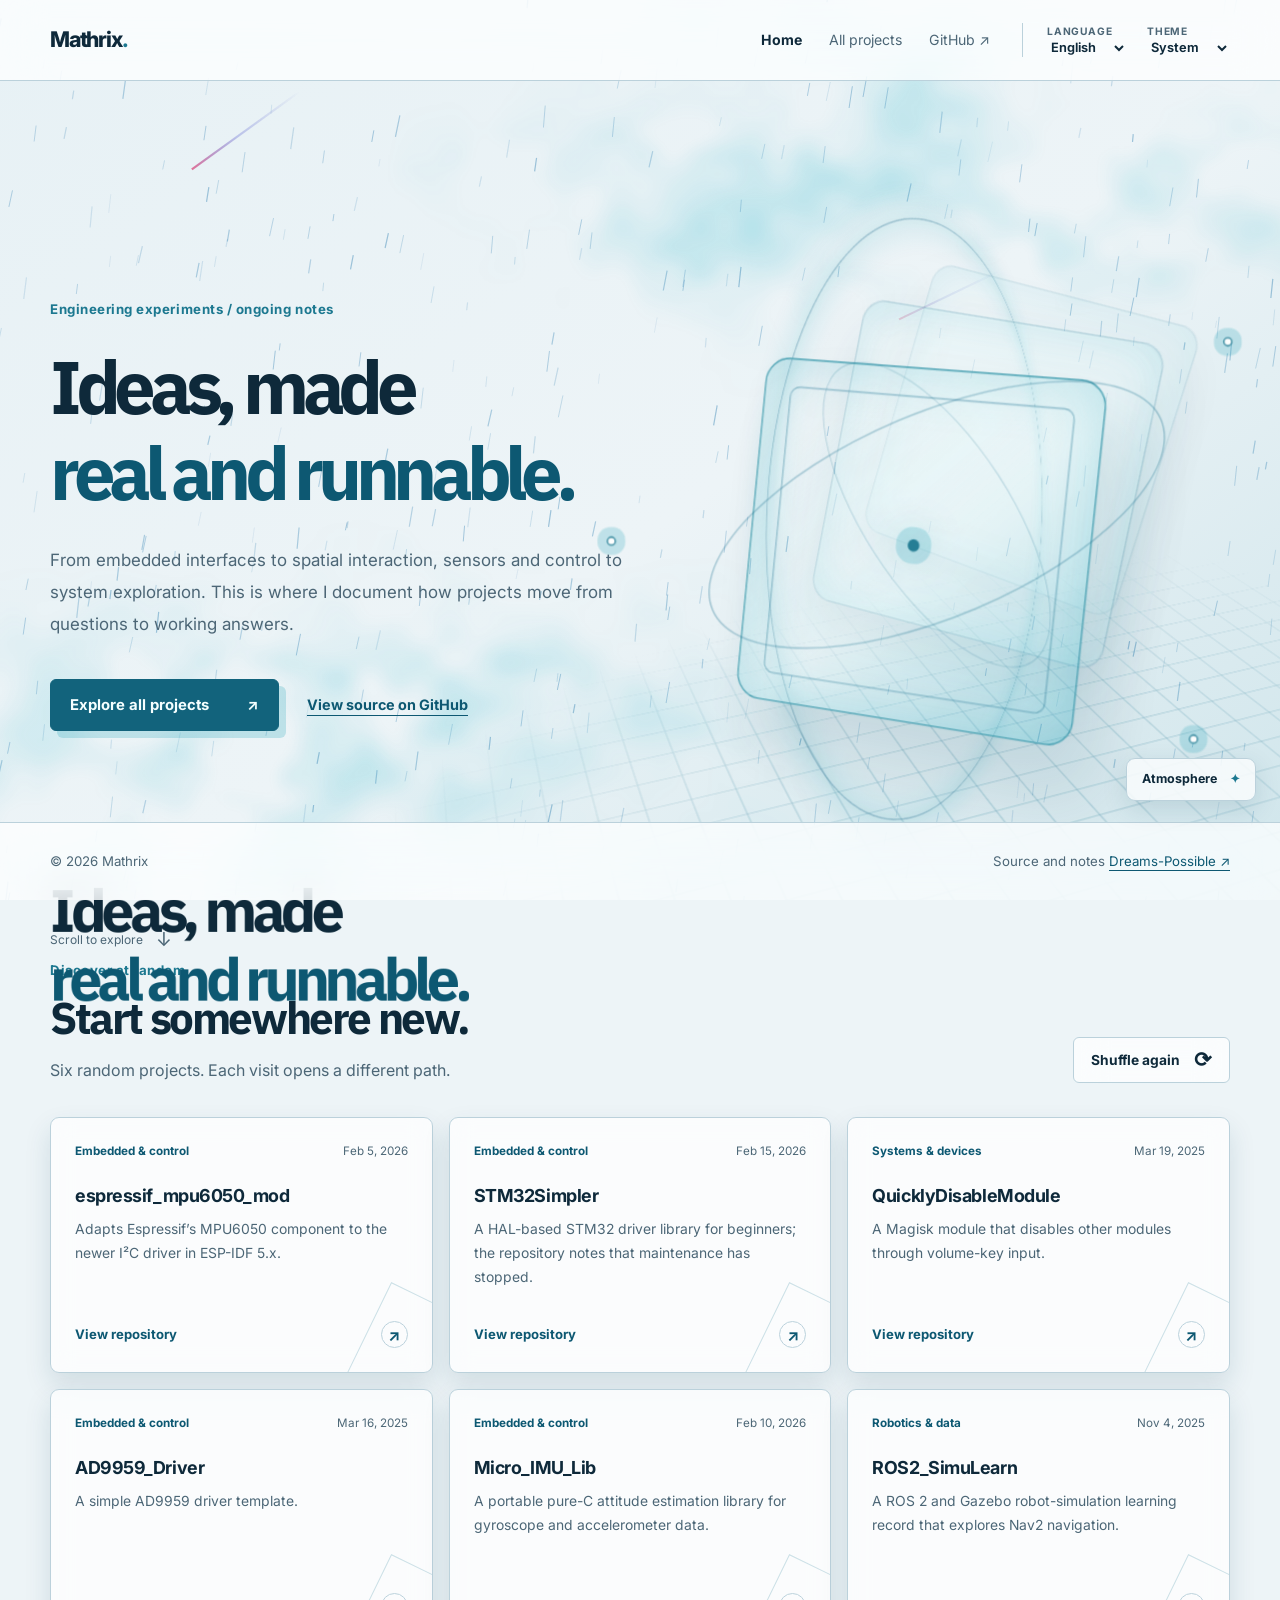
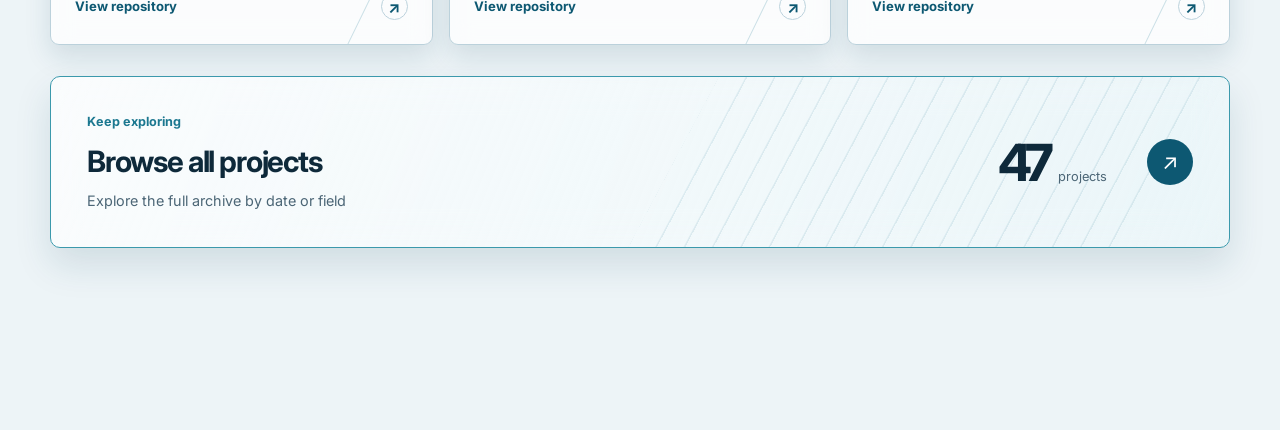
==== commit 40e5a3fe: "change(site): 整理模块、界面文案与维护规范 软件版本: 0.11.0  [change] 1. site: 按公共服务、页面和动效拆分原生 JavaScript 模块，并分类整理样式 2" ====
--- a/index.html
+++ b/index.html
@@ -1,79 +1,247 @@
 <!doctype html>
 <html lang="zh-CN">
-<head>
-  <meta charset="utf-8">
-  <meta name="viewport" content="width=device-width, initial-scale=1">
-  <meta name="description" content="Mathrix 的个人博客：嵌入式、系统、机器人与交互项目。">
-  <meta property="og:title" content="Mathrix — 项目与笔记">
-  <meta property="og:description" content="浏览 Mathrix 的工程实验与开源项目。">
-  <title>Mathrix — 项目与笔记</title>
-  <script src="theme-init.js"></script>
-  <link rel="preconnect" href="https://fonts.googleapis.com">
-  <link rel="preconnect" href="https://fonts.gstatic.com" crossorigin>
-  <link href="https://fonts.googleapis.com/css2?family=IBM+Plex+Sans:wght@500;600;700&family=Inter:opsz,wght@14..32,400;14..32,500;14..32,600;14..32,700&family=Noto+Sans+SC:wght@400;500;600;700&family=Noto+Serif+SC:wght@600;700;800&display=swap" rel="stylesheet">
-  <link rel="stylesheet" href="styles.css">
-  <script defer src="data/projects.js"></script>
-  <script defer src="data/i18n.js"></script>
-  <script defer src="site.js"></script>
-  <script defer src="effects.js"></script>
-</head>
-<body data-page="home">
-  <div class="ambient-world" aria-hidden="true">
-    <div class="fog-layer fog-cyan"></div><div class="fog-layer fog-secondary"></div>
-    <canvas class="weather-canvas" aria-hidden="true"></canvas>
-    <div class="space-scene" aria-hidden="true">
-      <div class="scene-grid"></div>
-      <div class="scene-halo"></div>
-      <div class="scene-frame frame-far"></div>
-      <div class="scene-frame frame-mid"></div>
-      <div class="scene-frame frame-near"></div>
-      <div class="scene-trace trace-one"></div><div class="scene-trace trace-two"></div>
-      <span class="scene-point point-one"></span><span class="scene-point point-two"></span><span class="scene-point point-three"></span>
+  <head>
+    <meta charset="utf-8" />
+    <meta name="viewport" content="width=device-width, initial-scale=1" />
+    <meta
+      name="description"
+      content="Mathrix 的个人博客：嵌入式、系统、机器人与交互项目。"
+    />
+    <meta property="og:title" content="Mathrix — 项目与笔记" />
+    <meta
+      property="og:description"
+      content="浏览 Mathrix 的工程实验与开源项目。"
+    />
+    <title>Mathrix — 项目与笔记</title>
+    <script src="assets/js/theme-init.js"></script>
+    <link rel="preconnect" href="https://fonts.googleapis.com" />
+    <link rel="preconnect" href="https://fonts.gstatic.com" crossorigin />
+    <link
+      href="https://fonts.googleapis.com/css2?family=IBM+Plex+Sans:wght@500;600;700&family=Inter:opsz,wght@14..32,400;14..32,500;14..32,600;14..32,700&family=Noto+Sans+SC:wght@400;500;600;700&family=Noto+Serif+SC:wght@600;700;800&display=swap"
+      rel="stylesheet"
+    />
+    <link rel="stylesheet" href="styles.css" />
+    <script type="module" src="assets/js/main.js"></script>
+  </head>
+  <body data-page="home">
+    <div class="ambient-world" aria-hidden="true">
+      <div class="fog-layer fog-cyan"></div>
+      <div class="fog-layer fog-secondary"></div>
+      <canvas class="weather-canvas" aria-hidden="true"></canvas>
+      <div class="space-scene" aria-hidden="true">
+        <div class="scene-grid"></div>
+        <div class="scene-halo"></div>
+        <div class="scene-frame frame-far"></div>
+        <div class="scene-frame frame-mid"></div>
+        <div class="scene-frame frame-near"></div>
+        <div class="scene-trace trace-one"></div>
+        <div class="scene-trace trace-two"></div>
+        <span class="scene-point point-one"></span
+        ><span class="scene-point point-two"></span
+        ><span class="scene-point point-three"></span>
+      </div>
     </div>
-  </div>
-  <a class="skip-link" href="#main" data-i18n="skip">跳到正文</a>
-  <header class="site-header glass-surface">
-    <div class="shell header-inner">
-      <a class="wordmark" href="index.html" aria-label="Mathrix 首页" data-i18n-aria="homeAria">Mathrix<span aria-hidden="true">.</span></a>
-      <nav class="main-nav" aria-label="主导航" data-i18n-aria="navLabel">
-        <a href="index.html" aria-current="page" data-i18n="navHome">首页</a>
-        <a href="projects.html" data-i18n="navProjects">全部项目</a>
-        <a href="https://github.com/Dreams-Possible" target="_blank" rel="noopener noreferrer">GitHub ↗</a>
-      </nav>
-      <div class="preferences"><div class="preference-item"><label for="language-select">Language</label><select id="language-select" class="preference-select" aria-label="Language"><option value="zh">中文</option><option value="en">English</option></select></div><div class="preference-item"><label for="theme-select">Theme</label><select id="theme-select" class="preference-select theme-select" aria-label="Theme"><option value="auto" data-i18n="themeAuto">跟随系统</option><option value="light" data-i18n="themeLight">浅色</option><option value="dark" data-i18n="themeDark">深色</option></select></div></div>
-    </div>
-  </header>
+    <a class="skip-link" href="#main" data-i18n="skip"></a>
+    <header class="site-header glass-surface">
+      <div class="shell header-inner">
+        <a class="wordmark" href="index.html" data-i18n-aria="homeAria"
+          ><span data-i18n="brandName"></span
+          ><span aria-hidden="true">.</span></a
+        >
+        <nav class="main-nav" data-i18n-aria="navLabel">
+          <a href="index.html" aria-current="page" data-i18n="navHome"></a>
+          <a href="projects.html" data-i18n="navProjects"></a>
+          <a
+            href="https://github.com/Dreams-Possible"
+            target="_blank"
+            rel="noopener noreferrer"
+            data-i18n="githubLink"
+          ></a>
+        </nav>
+        <div class="preferences">
+          <div class="preference-item">
+            <label for="language-select" data-i18n="languageLabel"></label>
+            <select
+              id="language-select"
+              class="preference-select"
+              data-i18n-aria="languageLabel"
+            >
+              <option value="zh" data-i18n="languageChinese"></option>
+              <option value="en" data-i18n="languageEnglish"></option>
+            </select>
+          </div>
+          <div class="preference-item">
+            <label for="theme-select" data-i18n="themeLabel"></label>
+            <select
+              id="theme-select"
+              class="preference-select theme-select"
+              data-i18n-aria="themeLabel"
+            >
+              <option value="auto" data-i18n="themeAuto"></option>
+              <option value="light" data-i18n="themeLight"></option>
+              <option value="dark" data-i18n="themeDark"></option>
+            </select>
+          </div>
+        </div>
+      </div>
+    </header>
 
-  <main id="main">
-    <section class="hero" id="hero">
-      <div class="hero-stage">
-      <div class="shell hero-layout">
-        <div class="hero-copy">
-          <p class="section-index" data-i18n="heroIndex">工程实验 / 持续记录</p>
-          <h1 class="hero-title"><span data-i18n="heroTitleLine1">把想法放进</span><br><span data-i18n="heroTitleLine2">真实世界。</span></h1>
-          <p class="hero-intro" data-i18n="heroIntro">从嵌入式界面到空间交互，从传感器与控制到系统改造。这里记录项目如何从问题走向可运行的答案。</p>
-          <div class="hero-actions"><a class="primary-action glass-surface" href="projects.html"><span data-i18n="heroAction">探索全部项目</span><span aria-hidden="true">↗</span></a><a class="secondary-action" href="https://github.com/Dreams-Possible" target="_blank" rel="noopener noreferrer" data-i18n="githubAction">在 GitHub 查看源码</a></div>
+    <main id="main">
+      <section class="hero" id="hero">
+        <div class="hero-stage">
+          <div class="shell hero-layout">
+            <div class="hero-copy">
+              <p class="section-index" data-i18n="heroIndex"></p>
+              <h1 class="hero-title">
+                <span data-i18n="heroTitleLine1"></span><br /><span
+                  data-i18n="heroTitleLine2"
+                ></span>
+              </h1>
+              <p class="hero-intro" data-i18n="heroIntro"></p>
+              <div class="hero-actions">
+                <a class="primary-action glass-surface" href="projects.html"
+                  ><span data-i18n="heroAction"></span
+                  ><span aria-hidden="true">↗</span></a
+                ><a
+                  class="secondary-action"
+                  href="https://github.com/Dreams-Possible"
+                  target="_blank"
+                  rel="noopener noreferrer"
+                  data-i18n="githubAction"
+                ></a>
+              </div>
+            </div>
+          </div>
+          <div class="shell scroll-hint">
+            <span data-i18n="scrollHint"></span
+            ><span aria-hidden="true">↓</span>
+          </div>
         </div>
+      </section>
 
-      </div>
-      <div class="shell scroll-hint"><span data-i18n="scrollHint">向下探索</span><span aria-hidden="true">↓</span></div>
-      </div>
-    </section>
+      <section class="discovery" aria-labelledby="discovery-heading">
+        <div class="shell">
+          <div class="section-heading">
+            <div>
+              <div class="settled-title-slot" aria-hidden="true">
+                <h1 class="hero-title settled-title">
+                  <span data-i18n="heroTitleLine1"></span><br /><span
+                    data-i18n="heroTitleLine2"
+                  ></span>
+                </h1>
+              </div>
+              <p class="section-index" data-i18n="discoveryIndex"></p>
+              <h2 id="discovery-heading" data-i18n="discoveryTitle"></h2>
+              <p data-i18n="discoveryIntro"></p>
+            </div>
+            <button
+              class="shuffle-action glass-surface"
+              id="shuffle"
+              type="button"
+            >
+              <span data-i18n="shuffle"></span><span aria-hidden="true">⟳</span>
+            </button>
+          </div>
+          <div id="featured-projects" class="feature-grid"></div>
+          <span
+            id="shuffle-status"
+            class="sr-only"
+            role="status"
+            aria-live="polite"
+          ></span>
+          <noscript>
+            <p class="no-script">
+              项目列表需要 JavaScript。你仍可在
+              <a href="https://github.com/Dreams-Possible?tab=repositories"
+                >GitHub 仓库列表</a
+              >浏览全部项目。
+            </p>
+          </noscript>
+          <a class="archive-action glass-surface" href="projects.html"
+            ><span class="archive-action-copy"
+              ><small data-i18n="archiveEyebrow"></small
+              ><strong data-i18n="archiveTitle"></strong
+              ><span data-i18n="archiveDescription"></span></span
+            ><span class="archive-action-count"
+              ><span id="project-count"></span
+              ><small data-i18n="projectUnit"></small></span
+            ><span class="archive-arrow" aria-hidden="true">↗</span></a
+          >
+        </div>
+      </section>
+    </main>
 
-    <section class="discovery" aria-labelledby="discovery-heading">
-      <div class="shell">
-        <div class="section-heading">
-          <div><div class="settled-title-slot" aria-hidden="true"><h1 class="hero-title settled-title"><span data-i18n="heroTitleLine1">把想法放进</span><br><span data-i18n="heroTitleLine2">真实世界。</span></h1></div><p class="section-index" data-i18n="discoveryIndex">随机漫游</p><h2 id="discovery-heading" data-i18n="discoveryTitle">这次，从这里开始。</h2><p data-i18n="discoveryIntro">六个随机项目，每次到访都可能遇见不同的方向。</p></div>
-          <button class="shuffle-action glass-surface" id="shuffle" type="button"><span data-i18n="shuffle">换一组</span><span aria-hidden="true">⟳</span></button>
-        </div>
-        <div id="featured-projects" class="feature-grid"></div><span id="shuffle-status" class="sr-only" role="status" aria-live="polite"></span>
-        <noscript><p class="no-script">项目列表需要 JavaScript。你仍可在 <a href="https://github.com/Dreams-Possible?tab=repositories">GitHub 仓库列表</a>浏览全部项目。</p></noscript>
-        <a class="archive-action glass-surface" href="projects.html"><span class="archive-action-copy"><small data-i18n="archiveEyebrow">继续探索</small><strong data-i18n="archiveTitle">查看全部项目</strong><span data-i18n="archiveDescription">按时间或领域浏览完整项目档案</span></span><span class="archive-action-count"><span id="project-count">46</span><small data-i18n="projectUnit">个项目</small></span><span class="archive-arrow" aria-hidden="true">↗</span></a>
-      </div>
-    </section>
-  </main>
-
-  <details class="atmosphere-tuner"><summary class="glass-surface" data-i18n="atmosphere">氛围</summary><div class="atmosphere-panel glass-surface"><label class="toggle-control"><span data-i18n="fogControl">雾气</span><input id="fog-enabled" type="checkbox" role="switch" checked></label><label class="toggle-control"><span data-i18n="rainToggle">雨滴</span><input id="rain-enabled" type="checkbox" role="switch" checked></label><label><span data-i18n="rainControl">雨量</span><input id="rain-density" type="range" min="0" max="100" value="50"><output id="rain-value" for="rain-density">50%</output></label><label class="toggle-control"><span data-i18n="meteorToggle">流星</span><input id="meteors-enabled" type="checkbox" role="switch" checked></label><label><span data-i18n="meteorControl">流星频率</span><input id="meteor-rate" type="range" min="0" max="100" value="50"><output id="meteor-value" for="meteor-rate">50%</output></label><label class="toggle-control"><span data-i18n="pointerControl">指针光场</span><input id="pointer-enabled" type="checkbox" role="switch" checked></label><label class="toggle-control"><span data-i18n="sceneMotionControl">线框呼吸</span><input id="scene-motion-enabled" type="checkbox" role="switch" checked></label><label class="toggle-control"><span data-i18n="narrativeControl">滚动叙事</span><input id="narrative-enabled" type="checkbox" role="switch" checked></label><button class="atmosphere-reset" id="reset-atmosphere" type="button" data-i18n="resetAtmosphere">恢复默认</button></div></details>
-  <footer class="site-footer glass-surface"><div class="shell footer-inner"><span>© <span id="year"></span> Mathrix</span><span><span data-i18n="footerSource">源码与记录</span> <a href="https://github.com/Dreams-Possible">Dreams-Possible ↗</a></span></div></footer>
-</body>
+    <details class="atmosphere-tuner">
+      <summary class="glass-surface">
+        <span data-i18n="atmosphere"></span>
+      </summary>
+      <div class="atmosphere-panel glass-surface">
+        <label class="toggle-control"
+          ><span data-i18n="fogControl"></span
+          ><input id="fog-enabled" type="checkbox" role="switch" checked
+        /></label>
+        <label class="toggle-control"
+          ><span data-i18n="rainToggle"></span
+          ><input id="rain-enabled" type="checkbox" role="switch" checked
+        /></label>
+        <label
+          ><span data-i18n="rainControl"></span
+          ><input
+            id="rain-density"
+            type="range"
+            min="0"
+            max="100"
+            value="50" /><output id="rain-value" for="rain-density"></output
+        ></label>
+        <label class="toggle-control"
+          ><span data-i18n="meteorToggle"></span
+          ><input id="meteors-enabled" type="checkbox" role="switch" checked
+        /></label>
+        <label
+          ><span data-i18n="meteorControl"></span
+          ><input
+            id="meteor-rate"
+            type="range"
+            min="0"
+            max="100"
+            value="50" /><output id="meteor-value" for="meteor-rate"></output
+        ></label>
+        <label class="toggle-control"
+          ><span data-i18n="pointerControl"></span
+          ><input id="pointer-enabled" type="checkbox" role="switch" checked
+        /></label>
+        <label class="toggle-control"
+          ><span data-i18n="sceneMotionControl"></span
+          ><input
+            id="scene-motion-enabled"
+            type="checkbox"
+            role="switch"
+            checked
+        /></label>
+        <label class="toggle-control"
+          ><span data-i18n="narrativeControl"></span
+          ><input id="narrative-enabled" type="checkbox" role="switch" checked
+        /></label>
+        <button
+          class="atmosphere-reset"
+          id="reset-atmosphere"
+          type="button"
+          data-i18n="resetAtmosphere"
+        ></button>
+      </div>
+    </details>
+    <footer class="site-footer glass-surface">
+      <div class="shell footer-inner">
+        <span
+          >© <span id="year"></span> <span data-i18n="brandName"></span></span
+        ><span
+          ><span data-i18n="footerSource"></span>
+          <a
+            href="https://github.com/Dreams-Possible"
+            data-i18n="githubAccount"
+          ></a
+        ></span>
+      </div>
+    </footer>
+  </body>
 </html>
--- a/styles.css
+++ b/styles.css
@@ -1,526 +1,8 @@
-:root,
-:root[data-theme="light"] {
-  color-scheme: light;
-  --canvas: #edf4f7;
-  --canvas-raised: #dceaf0;
-  --surface: #ffffff;
-  --surface-glass: rgba(255, 255, 255, .74);
-  --text-primary: #0e293a;
-  --text-secondary: #4c6676;
-  --border-subtle: #bbd1db;
-  --border-active: #3b99ac;
-  --accent: #1c7890;
-  --accent-strong: #0d5872;
-  --accent-soft: #c8eef0;
-  --shadow: rgba(18, 72, 94, .13);
-  --glow: rgba(44, 166, 188, .25);
-  --hero-top: #e7f1f5;
-  --hero-bottom: #cfe5eb;
-  --scene-line: rgba(34, 117, 146, .44);
-  --scene-glass: rgba(233, 251, 251, .24);
-  --selection: #b7ebea;
-}
-:root[data-theme="dark"] {
-  color-scheme: dark;
-  --canvas: #090d14;
-  --canvas-raised: #111925;
-  --surface: #1b2735;
-  --surface-glass: rgba(25, 36, 50, .72);
-  --text-primary: #f1f6fb;
-  --text-secondary: #aebdcb;
-  --border-subtle: #3a4b60;
-  --border-active: #90c8e4;
-  --accent: #99d4ee;
-  --accent-strong: #c5e9fb;
-  --accent-soft: #254255;
-  --shadow: rgba(0, 3, 9, .47);
-  --glow: rgba(93, 161, 207, .22);
-  --hero-top: #131d2a;
-  --hero-bottom: #090d14;
-  --scene-line: rgba(141, 189, 221, .48);
-  --scene-glass: rgba(145, 194, 229, .055);
-  --selection: #335670;
-}
-
-* { box-sizing: border-box; }
-html { scroll-behavior: smooth; }
-body {
-  margin: 0;
-  color: var(--text-primary);
-  background: var(--canvas);
-  line-height: 1.65;
-}
-
-/* Role-based fallback stacks keep Latin and CJK glyphs intentional in either locale. */
-:root {
-  --font-body: "Inter", "Noto Sans SC", sans-serif;
-  --font-heading: "IBM Plex Sans", "Noto Serif SC", serif;
-}
-body { font-family: var(--font-body); }
-:where(h1, h2, h3),
-.hero-title { font-family: var(--font-heading); }
-.hero-title > span { display: block; }
-.hero-title > br { display: none; }
-.hero h1 { text-wrap: nowrap; }
-::selection { background: var(--selection); }
-a { color: inherit; }
-button, select, input { font: inherit; }
-:where(a, button, select, input):focus-visible { outline: 3px solid var(--accent); outline-offset: 4px; }
-.sr-only { position: absolute; width: 1px; height: 1px; padding: 0; margin: -1px; overflow: hidden; clip: rect(0, 0, 0, 0); white-space: nowrap; border: 0; }
-.skip-link { position: absolute; top: -60px; left: 16px; z-index: 20; padding: 10px 16px; color: var(--text-primary); background: var(--surface); }
-.skip-link:focus { top: 12px; }
-.shell { width: min(1180px, calc(100% - 48px)); margin-inline: auto; }
-
-/* Shared chrome */
-.site-header {
-  position: fixed !important;
-  top: 0;
-  right: 0;
-  bottom: auto;
-  left: 0;
-  z-index: 40;
-  border-bottom: 1px solid var(--border-subtle);
-  background: var(--surface-glass);
-  -webkit-backdrop-filter: blur(18px);
-  backdrop-filter: blur(18px);
-}
-.header-inner { display: flex; align-items: center; gap: 32px; min-height: 80px; }
-.wordmark { flex: 0 0 auto; font-size: 1.35rem; font-weight: 780; letter-spacing: -.055em; line-height: 1; text-decoration: none; }
-.wordmark span { color: var(--accent); }
-.main-nav { display: flex; align-items: center; gap: 27px; margin-left: auto; }
-.main-nav a { color: var(--text-secondary); font-size: .88rem; text-decoration: none; white-space: nowrap; }
-.main-nav a:hover, .main-nav a[aria-current="page"] { color: var(--text-primary); }
-.main-nav a[aria-current="page"] { font-weight: 700; }
-.preferences { display: flex; align-items: center; gap: 8px; padding-left: 24px; border-left: 1px solid var(--border-subtle); }
-.preference-select { min-width: 73px; padding: 6px 21px 6px 9px; color: var(--text-primary); background: var(--surface); border: 1px solid var(--border-subtle); border-radius: 6px; font-size: .78rem; cursor: pointer; }
-.theme-select { min-width: 105px; }
-
-/* An abstract spatial field: depth and motion without a literal logo. */
-.hero {
-  --scroll-progress: 0;
-  --scene-scale: 1;
-  position: relative;
-  isolation: isolate;
-  min-height: min(780px, calc(100svh - 80px));
-  overflow: clip;
-  background: radial-gradient(ellipse at 72% 45%, var(--glow), transparent 42%), linear-gradient(160deg, var(--hero-top), var(--hero-bottom));
-  border-bottom: 1px solid var(--border-subtle);
-}
-.hero::before { content: ""; position: absolute; inset: 0; z-index: -1; opacity: .25; background-image: radial-gradient(var(--scene-line) .55px, transparent .55px); background-size: 9px 9px; mask-image: linear-gradient(90deg, transparent 15%, black 70%); }
-.hero-layout { position: relative; display: grid; grid-template-columns: 1fr 1fr; align-items: center; gap: 24px; min-height: inherit; padding-block: 88px 110px; }
-.hero-copy { position: relative; z-index: 2; max-width: 610px; transform: translate3d(0, var(--scroll-shift), 0); }
-.section-index { margin: 0 0 22px; color: var(--accent); font-size: .83rem; font-weight: 700; letter-spacing: .04em; }
-.hero h1 { margin: 0; font-size: clamp(3.15rem, 5.8vw, 5.9rem); font-weight: 780; letter-spacing: -.085em; line-height: 1.16; text-wrap: nowrap; }
-.hero h1 span:last-child { color: var(--accent-strong); }
-.hero-intro { max-width: 590px; margin: 29px 0 0; color: var(--text-secondary); font-size: 1.06rem; line-height: 1.9; }
-.hero-actions { display: flex; flex-wrap: wrap; align-items: center; gap: 28px; margin-top: 38px; }
-.primary-action { display: inline-flex; align-items: center; justify-content: space-between; gap: 38px; min-width: 198px; padding: 13px 19px; color: #f5ffff; background: #12637c; border: 1px solid #12637c; border-radius: 6px; box-shadow: 7px 7px 0 var(--glow); font-size: .93rem; font-weight: 700; text-decoration: none; transition: transform .25s ease, box-shadow .25s ease; }
-:root[data-theme="dark"] .primary-action { color: #101c2b; background: #a9d8f0; border-color: #a9d8f0; }
-.primary-action:hover { transform: translateY(-4px); box-shadow: 9px 11px 0 var(--glow); }
-.secondary-action { color: var(--accent-strong); font-size: .9rem; font-weight: 700; text-underline-offset: 5px; }
-.scroll-hint { position: absolute; bottom: 24px; left: 50%; z-index: 2; display: flex; align-items: center; gap: 13px; transform: translateX(-50%); color: var(--text-secondary); font-size: .75rem; }
-.scroll-hint span:last-child { font-size: 1.2rem; }
-
-.space-scene { position: relative; width: min(100%, 560px); height: 490px; justify-self: end; perspective: 900px; transform: translate3d(0, var(--scroll-shift), 0) scale(var(--scene-scale)); transform-origin: 50% 55%; }
-.space-scene::before { content: ""; position: absolute; inset: 8%; border-radius: 50%; background: radial-gradient(circle, var(--glow), transparent 58%); filter: blur(35px); }
-.scene-grid { position: absolute; left: -14%; right: -14%; bottom: -34%; height: 105%; background-image: linear-gradient(var(--scene-line) 1px, transparent 1px), linear-gradient(90deg, var(--scene-line) 1px, transparent 1px); background-size: 32px 32px; opacity: .62; transform: rotateX(68deg) rotateZ(-23deg); mask-image: linear-gradient(to top, black 12%, transparent 88%); }
-.scene-halo { position: absolute; inset: 11% 13%; border: 1px solid var(--scene-line); border-radius: 50%; transform: rotateY(65deg) rotateZ(-24deg); box-shadow: 0 0 30px var(--glow), inset 0 0 28px var(--glow); }
-.scene-frame { position: absolute; top: 50%; left: 50%; width: 260px; height: 260px; margin: -130px 0 0 -130px; border: 1px solid var(--scene-line); border-radius: 19px; background: var(--scene-glass); box-shadow: 0 24px 45px var(--shadow), inset 0 0 40px var(--glow); -webkit-backdrop-filter: blur(5px); backdrop-filter: blur(5px); }
-.frame-far { transform: translate3d(76px, -71px, -170px) rotateY(-25deg) rotateZ(18deg); opacity: .43; }
-.frame-mid { transform: translate3d(34px, -29px, -70px) rotateY(-21deg) rotateZ(12deg); opacity: .7; }
-.frame-near { transform: translate3d(-17px, 23px, 30px) rotateY(-16deg) rotateZ(6deg); border-color: var(--border-active); background: linear-gradient(135deg, transparent, var(--scene-glass) 55%, var(--glow)); box-shadow: 17px 33px 49px var(--shadow), inset 0 0 43px var(--glow); }
-.frame-near::before { content: ""; position: absolute; inset: 20px; border: 1px solid var(--scene-line); border-radius: 8px; }
-.frame-near::after { content: ""; position: absolute; top: 50%; left: 50%; width: 9px; height: 9px; transform: translate(-50%, -50%); border-radius: 50%; background: var(--accent); box-shadow: 0 0 0 9px var(--glow), 0 0 30px var(--accent); }
-.scene-trace { position: absolute; top: 50%; left: 50%; width: 370px; height: 155px; margin: -77px 0 0 -185px; border: 1px solid var(--scene-line); border-radius: 50%; transform: rotate(-23deg); }
-.trace-two { transform: rotate(57deg) scale(.72); opacity: .65; }
-.scene-point { position: absolute; width: 7px; height: 7px; border: 1px solid var(--accent); border-radius: 50%; background: var(--surface); box-shadow: 0 0 0 7px var(--glow); }
-.point-one { left: 11%; top: 53%; }.point-two { right: 15%; top: 26%; }.point-three { right: 19%; bottom: 19%; }
-
-/* Discovery keeps movement close to the pointer, while copy remains stable. */
-.discovery { position: relative; padding: 94px 0 105px; background: var(--canvas); }
-.discovery::before { content: ""; position: absolute; top: 0; right: 0; width: 45%; height: 350px; background: radial-gradient(circle at 60% 20%, var(--glow), transparent 70%); opacity: .38; pointer-events: none; }
-.section-heading { position: relative; display: flex; align-items: end; justify-content: space-between; gap: 28px; margin-bottom: 34px; }
-.section-heading .section-index { margin-bottom: 9px; }
-.section-heading h2 { margin: 0; font-size: clamp(2rem, 3.4vw, 3rem); letter-spacing: -.055em; line-height: 1.22; }
-.section-heading p:last-child { margin: 13px 0 0; color: var(--text-secondary); }
-.shuffle-action { display: inline-flex; align-items: center; gap: 14px; padding: 11px 17px; color: var(--text-primary); background: var(--surface-glass); border: 1px solid var(--border-subtle); border-radius: 6px; font-size: .86rem; font-weight: 700; cursor: pointer; transition: border-color .18s ease, background .18s ease, transform .18s ease; }
-.shuffle-action:hover { border-color: var(--border-active); background: var(--surface); transform: translateY(-2px); }
-.shuffle-action span:last-child { font-size: 1.3rem; line-height: 1; }
-.feature-grid { display: grid; grid-template-columns: repeat(3, minmax(0, 1fr)); gap: 16px; perspective: 1300px; }
-.project-card { --tilt-x: 0deg; --tilt-y: 0deg; --pointer-x: 50%; --pointer-y: 50%; position: relative; display: flex; flex-direction: column; min-width: 0; min-height: 256px; padding: 24px; overflow: hidden; color: var(--text-primary); background: var(--surface-glass); border: 1px solid var(--border-subtle); border-radius: 9px; box-shadow: 0 12px 27px var(--shadow); text-decoration: none; -webkit-backdrop-filter: blur(12px); backdrop-filter: blur(12px); transform: perspective(900px) translateY(0) rotateX(0deg) rotateY(0deg); transition: transform .3s ease, border-color .25s ease, box-shadow .3s ease; }
-.project-card::before { content: ""; position: absolute; inset: 0; opacity: 0; background: radial-gradient(circle at var(--pointer-x) var(--pointer-y), var(--glow), transparent 43%); transition: opacity .28s ease; pointer-events: none; }
-.project-card::after { content: ""; position: absolute; right: -41px; bottom: -41px; width: 110px; height: 110px; border: 1px solid var(--scene-line); transform: rotate(26deg); opacity: .48; pointer-events: none; }
-.project-card:hover, .project-card:focus-visible { z-index: 2; border-color: var(--border-active); background: var(--surface); box-shadow: 0 28px 50px var(--shadow), 0 0 0 1px var(--glow); transform: perspective(900px) translateY(-9px) rotateX(var(--tilt-x)) rotateY(var(--tilt-y)); }
-.project-card:hover::before, .project-card:focus-visible::before { opacity: 1; }
-.project-card:active { transform: perspective(900px) translateY(-2px) scale(.99); }
-.project-meta { position: relative; z-index: 1; display: flex; justify-content: space-between; align-items: start; gap: 10px; color: var(--text-secondary); font-size: .73rem; }
-.project-category { color: var(--accent-strong); font-weight: 700; }
-.project-date { flex: 0 0 auto; white-space: nowrap; }
-.project-name { position: relative; z-index: 1; margin: 22px 0 9px; font-size: 1.12rem; letter-spacing: -.025em; line-height: 1.35; overflow-wrap: anywhere; }
-.project-description { position: relative; z-index: 1; color: var(--text-secondary); font-size: .87rem; line-height: 1.73; }
-.project-card-action { position: relative; z-index: 1; display: flex; justify-content: space-between; align-items: center; gap: 14px; margin-top: auto; padding-top: 20px; color: var(--accent-strong); font-size: .82rem; font-weight: 700; }
-.project-card-arrow { display: grid; place-items: center; width: 27px; height: 27px; border: 1px solid var(--border-subtle); border-radius: 50%; font-size: 1rem; transition: transform .25s ease, background .25s ease; }
-.project-card:hover .project-card-arrow, .project-card:focus-visible .project-card-arrow { transform: translate(2px, -2px); background: var(--accent-soft); }
-.archive-action { position: relative; display: flex; align-items: center; gap: 40px; min-height: 172px; margin-top: 31px; padding: 28px 36px; overflow: hidden; color: var(--text-primary); background: linear-gradient(112deg, var(--canvas-raised), var(--surface)); border: 1px solid var(--border-active); border-radius: 10px; box-shadow: 0 17px 36px var(--shadow); text-decoration: none; transition: transform .3s ease, box-shadow .3s ease; }
-.archive-action::before { content: ""; position: absolute; right: 7%; top: -120%; width: 38%; height: 350%; background: repeating-linear-gradient(90deg, transparent 0 23px, var(--scene-line) 24px 25px); opacity: .24; transform: rotate(28deg); pointer-events: none; }
-.archive-action:hover, .archive-action:focus-visible { transform: translateY(-5px); box-shadow: 0 27px 50px var(--shadow); }
-.archive-action-copy { position: relative; display: flex; flex-direction: column; gap: 4px; margin-right: auto; }
-.archive-action-copy small { color: var(--accent); font-size: .79rem; font-weight: 700; }
-.archive-action-copy strong { font-size: clamp(1.35rem, 2.3vw, 1.9rem); letter-spacing: -.04em; }
-.archive-action-copy > span { color: var(--text-secondary); font-size: .9rem; }
-.archive-action-count { position: relative; display: flex; align-items: baseline; gap: 8px; white-space: nowrap; }
-.archive-action-count > span { font-size: clamp(2.5rem, 4vw, 4rem); font-weight: 760; letter-spacing: -.08em; line-height: 1; }
-.archive-action-count small { color: var(--text-secondary); font-size: .8rem; }
-.archive-arrow { position: relative; display: grid; place-items: center; flex: 0 0 auto; width: 46px; height: 46px; color: var(--surface); background: var(--accent-strong); border-radius: 50%; font-size: 1.35rem; transition: transform .25s ease; }
-.archive-action:hover .archive-arrow { transform: translate(3px, -3px); }
-
-/* Archive page */
-.catalog-main { padding-block: 64px 105px; }
-.catalog-intro { position: relative; min-height: 284px; padding: 36px 42px; overflow: hidden; background: linear-gradient(125deg, var(--canvas-raised), var(--surface)); border: 1px solid var(--border-subtle); border-radius: 12px; }
-.catalog-intro::after { content: ""; position: absolute; right: -10%; bottom: -88%; width: 72%; height: 175%; background-image: linear-gradient(var(--scene-line) 1px, transparent 1px), linear-gradient(90deg, var(--scene-line) 1px, transparent 1px); background-size: 29px 29px; opacity: .6; transform: perspective(490px) rotateX(67deg) rotateZ(-23deg); mask-image: linear-gradient(to top, black, transparent 88%); pointer-events: none; }
-.catalog-haze { position: absolute; inset: 0; background: radial-gradient(circle at 82% 58%, var(--glow), transparent 35%); pointer-events: none; }
-.catalog-intro > :not(.catalog-haze) { position: relative; z-index: 1; }
-.catalog-intro .section-index { margin-bottom: 7px; }
-.catalog-intro h1 { margin: 0; font-size: clamp(2.7rem, 5vw, 4.7rem); line-height: 1.2; letter-spacing: -.065em; }
-.catalog-intro > p:not(.section-index) { max-width: 690px; margin: 15px 0 0; color: var(--text-secondary); }
-.catalog-summary { display: flex; flex-wrap: wrap; gap: 25px; margin-top: 21px; color: var(--accent-strong); font-size: .85rem; font-weight: 650; }
-.catalog-controls { display: flex; justify-content: space-between; align-items: end; gap: 24px; margin-top: 46px; padding-bottom: 24px; border-bottom: 1px solid var(--border-subtle); }
-.view-switch { display: inline-flex; padding: 3px; background: var(--surface); border: 1px solid var(--border-subtle); border-radius: 6px; }
-.view-switch button { padding: 8px 16px; color: var(--text-secondary); background: transparent; border: 0; border-radius: 4px; cursor: pointer; }
-.view-switch button[aria-pressed="true"] { color: var(--surface); background: var(--accent-strong); }
-.search-field { display: flex; flex-direction: column; gap: 6px; color: var(--text-secondary); font-size: .79rem; font-weight: 700; }
-.search-field input { width: 280px; padding: 9px 11px; color: var(--text-primary); background: var(--surface); border: 1px solid var(--border-subtle); border-radius: 5px; }
-.catalog-group { padding-top: 40px; }
-.group-heading { margin: 0 0 16px; font-size: 1.5rem; letter-spacing: -.04em; }
-.catalog-grid { display: grid; grid-template-columns: repeat(2, minmax(0, 1fr)); gap: 13px; }
-.project-card-compact { min-height: 190px; padding: 21px 23px; box-shadow: 0 6px 18px var(--shadow); }
-.project-card-compact .project-name { margin: 10px 0 6px; font-size: 1.04rem; }
-.project-card-compact .project-description { font-size: .84rem; }
-.project-card-compact .project-card-action { padding-top: 10px; }
-.empty-state { padding: 42px 0; color: var(--text-secondary); }
-.no-script { padding: 24px; color: var(--text-secondary); background: var(--surface); border: 1px solid var(--border-subtle); border-radius: 8px; }
-.site-footer {
-  position: fixed !important;
-  top: auto;
-  right: 0;
-  bottom: 0;
-  left: 0;
-  z-index: 40;
-  border-top: 1px solid var(--border-subtle);
-  background: var(--surface-glass);
-  color: var(--text-secondary);
-  -webkit-backdrop-filter: blur(18px);
-  backdrop-filter: blur(18px);
-  font-size: .83rem;
-}
-.footer-inner { display: flex; justify-content: space-between; align-items: center; gap: 16px; min-height: 77px; }
-.footer-inner a { color: var(--accent-strong); text-underline-offset: 4px; }
-
-
-@media (max-width: 1050px) {
-  .header-inner { gap: 18px; }
-  .main-nav { gap: 17px; }
-  .preferences { padding-left: 15px; }
-  .hero-layout { gap: 0; }
-  .feature-grid { grid-template-columns: repeat(2, minmax(0, 1fr)); }
-}
-main { padding-top: 80px; padding-bottom: 77px; }
-@media (max-width: 760px) {
-  main { padding-top: 143px; padding-bottom: 92px; }
-  .shell { width: min(100% - 32px, 620px); }
-  .header-inner { flex-wrap: wrap; min-height: 0; padding-block: 16px; gap: 13px 16px; }
-  .wordmark { font-size: 1.25rem; }
-  .main-nav { order: 3; width: 100%; margin-left: 0; padding-top: 10px; border-top: 1px solid var(--border-subtle); }
-  .main-nav a { font-size: .82rem; }
-  .preferences { margin-left: auto; padding-left: 0; border-left: 0; }
-  .preference-select { min-width: 68px; font-size: .73rem; }
-  .theme-select { min-width: 91px; }
-  .hero { min-height: 0; }
-  .hero-layout { grid-template-columns: 1fr; gap: 13px; padding-block: 72px 84px; }
-  .hero-copy { transform: none; }
-  .hero h1 { font-size: clamp(2.85rem, 10vw, 4.6rem); text-wrap: wrap; }
-  .hero-intro { font-size: 1rem; }
-  .space-scene { justify-self: center; width: min(100%, 470px); height: 350px; transform: scale(.82); margin-block: -20px -38px; }
-  .scroll-hint { bottom: 16px; }
-  .discovery { padding-block: 69px 80px; }
-  .feature-grid, .catalog-grid { grid-template-columns: 1fr; }
-  .project-card { min-height: 215px; }
-  .archive-action { gap: 20px; padding: 26px; }
-  .catalog-main { padding-block: 44px 80px; }
-  .catalog-intro { min-height: 0; padding: 31px 29px; }
-}
-@media (max-width: 480px) {
-  .main-nav { justify-content: space-between; gap: 10px; }
-  .hero-layout { padding-top: 64px; }
-  .hero-actions { gap: 18px; }
-  .space-scene { width: 390px; max-width: 100%; transform: scale(.72); margin: -38px 0 -64px; }
-  .section-heading { align-items: start; flex-direction: column; }
-  .archive-action { align-items: start; flex-wrap: wrap; min-height: 0; }
-  .archive-action-copy { width: 100%; }
-  .archive-action-count { margin-right: auto; }
-  .catalog-controls { align-items: stretch; flex-direction: column; }
-  .search-field input { width: 100%; }
-  .footer-inner { align-items: start; flex-direction: column; justify-content: center; padding-block: 18px; }
-}
-@media (prefers-reduced-motion: reduce) {
-  html { scroll-behavior: auto; }
-  *, *::before, *::after { animation-duration: .01ms !important; animation-iteration-count: 1 !important; transition-duration: .01ms !important; }
-  .hero-copy, .space-scene, .project-card, .archive-action { transform: none !important; }
-}
-
-/* Shared atmosphere and frosted surfaces. The atmosphere continues behind both sections. */
-body { position: relative; isolation: isolate; background: var(--canvas); }
-body::before { content: ""; position: fixed; inset: 0; z-index: -2; pointer-events: none; background: linear-gradient(145deg, var(--hero-top) 0%, var(--canvas) 55%, var(--hero-bottom) 100%); }
-.ambient-world { position: fixed; inset: 0; z-index: -1; overflow: hidden; pointer-events: none; }
-.page-hidden .ambient-world *, .page-hidden .scene-halo { animation-play-state: paused !important; }
-
-.site-header, .site-footer { background: var(--surface-glass); -webkit-backdrop-filter: blur(22px) saturate(135%); backdrop-filter: blur(22px) saturate(135%); }
-.preferences { gap: 20px; padding-left: 24px; border-left: 1px solid var(--border-subtle); }
-.preference-item { display: flex; flex-direction: column; gap: 0; min-width: 76px; }
-.preference-item label { color: var(--text-secondary); font-size: .64rem; font-weight: 700; letter-spacing: .08em; text-transform: uppercase; }
-.preference-select { min-width: 0; padding: 0 15px 1px 0; color: var(--text-primary); background: transparent; border: 0; border-radius: 0; font-size: .8rem; font-weight: 650; }
-.theme-select { min-width: 0; }
-.preference-select option { color: var(--text-primary); background: var(--surface); }
-
-.hero { --scene-opacity: 1; height: 145svh; min-height: 980px; overflow: visible; background: transparent; border: 0; }
-.hero::before { z-index: 0; opacity: .16; mask-image: linear-gradient(to bottom, black, transparent 78%); }
-.hero-stage { position: sticky; top: 0; height: 100svh; min-height: 630px; overflow: hidden; isolation: isolate; }
-.hero-stage::before { content: ""; position: absolute; inset: 0; z-index: -1; background: radial-gradient(ellipse at 72% 50%, var(--glow), transparent 48%); opacity: .7; }
-.hero-layout { min-height: 100%; padding-block: 80px 110px; }
-.hero-copy { opacity: var(--copy-opacity); }
-.hero.hero-scrolled .hero-copy { pointer-events: none; }
-.scroll-hint { opacity: clamp(0, calc(1 - var(--scroll-progress) * 2), 1); }
-.space-scene { opacity: var(--scene-opacity); }
-.scene-grid { transform: rotateX(68deg) rotateZ(-23deg) translateY(calc(var(--scroll-progress) * -95px)); }
-.discovery { z-index: 2; margin-top: -11svh; padding: 92px 0 105px; border-top: 1px solid var(--border-subtle); border-radius: 32px 32px 0 0; background: var(--surface-glass); box-shadow: 0 -25px 70px var(--shadow); -webkit-backdrop-filter: blur(28px) saturate(130%); backdrop-filter: blur(28px) saturate(130%); }
-.discovery::before { border-radius: inherit; }
-.project-card { background: var(--surface-glass); transform: none; transition: border-color .25s ease, box-shadow .3s ease, background .3s ease; }
-.project-card:hover, .project-card:focus-visible { background: var(--surface-glass); transform: none; box-shadow: 0 24px 48px var(--shadow), inset 0 0 0 1px var(--glow), 0 0 28px var(--glow); }
-.project-card:active { transform: scale(.99); }
-.project-card:hover .project-name, .project-card:focus-visible .project-name { color: var(--accent-strong); }
-.project-name { transition: color .25s ease; }
-.project-card-arrow { transition: transform .25s ease, background .25s ease, box-shadow .25s ease; }
-.project-card:hover .project-card-arrow, .project-card:focus-visible .project-card-arrow { transform: translate(3px, -3px) scale(1.13); box-shadow: 0 0 15px var(--glow); }
-.archive-action, .catalog-intro, .view-switch, .search-field input, .shuffle-action { background: var(--surface-glass); -webkit-backdrop-filter: blur(16px) saturate(130%); backdrop-filter: blur(16px) saturate(130%); }
-.archive-action { background: linear-gradient(112deg, var(--surface-glass), var(--scene-glass)); }
-
-@media (max-width: 760px) {
-  .preferences { gap: 10px; padding-left: 0; border-left: 0; }
-  .preference-item { min-width: 67px; }
-  .preference-item label { font-size: .58rem; }
-  .preference-select { font-size: .73rem; }
-  .hero { height: auto; min-height: 0; }
-  .hero-stage { position: relative; height: auto; min-height: 0; }
-  .hero-layout { min-height: 0; }
-  .hero-copy { opacity: 1; transform: none; }
-  .space-scene { opacity: 1; transform: scale(.82); }
-  .discovery { margin-top: 0; border-radius: 24px 24px 0 0; padding-block: 69px 80px; }
-}
-@media (max-width: 480px) { .space-scene { transform: scale(.72); } }
-@media (prefers-reduced-motion: reduce) {
-  .ambient-world * { animation: none !important; }
-  .hero { height: auto; min-height: 0; }
-  .hero-stage { position: relative; height: auto; min-height: 0; }
-  .hero-copy, .space-scene { opacity: 1 !important; }
-  .discovery { margin-top: 0; }
-}
-
-/* Static homepage layout; ambient weather remains behind the content. */
-:root[data-theme="light"] { --section-veil: rgba(235, 247, 251, .38); }
-:root[data-theme="dark"] { --section-veil: rgba(11, 16, 25, .42); }
-body[data-page="home"] { --journey: 0; --scene-x: 0px; --scene-y: 6vh; --scene-zoom: 1.32; --title-opacity: 1; --hint-opacity: 1; }
-body[data-page="home"] .ambient-world { overflow: hidden; }
-body[data-page="home"] .space-scene { position: absolute; top: 20%; right: max(1vw, calc((100vw - 1510px) / 2)); z-index: 0; width: min(50vw, 680px); height: min(58vw, 560px); opacity: var(--scene-visibility, .95); transform: translate3d(var(--scene-x), var(--scene-y), 0) scale(var(--scene-zoom)); transform-origin: 55% 50%; will-change: transform; }
-body[data-page="home"] .space-scene::before { inset: -12%; background: radial-gradient(circle, rgba(41, 192, 209, .22), rgba(130, 110, 221, .13) 37%, transparent 69%); filter: blur(38px); }
-body[data-page="home"] .scene-grid { mask-image: radial-gradient(ellipse at 60% 56%, black 17%, transparent 72%); }
-body[data-page="home"] .scene-halo { animation: scene-orbit 13s ease-in-out infinite alternate; }
-body[data-page="home"] .frame-near { animation: frame-hover 8s ease-in-out infinite alternate; }
-body[data-page="home"] .scene-point { animation: point-breathe 4.5s ease-in-out infinite alternate; }
-body[data-page="home"] .point-two { animation-delay: -2s; }
-body[data-page="home"] .point-three { animation-delay: -3.5s; }
-body[data-page="home"] .hero { height: auto; min-height: 0; overflow: visible; isolation: auto; }
-body[data-page="home"] .hero::before { display: none; }
-body[data-page="home"] .hero-stage { position: relative; top: auto; height: auto; min-height: 0; overflow: visible; }
-body[data-page="home"] .hero-stage::before { display: none; }
-body[data-page="home"] .hero-layout { display: flex; align-items: center; min-height: 0; padding-block: 96px 88px; }
-body[data-page="home"] .hero-copy { max-width: 650px; width: 100%; opacity: 1; transform: none; }
-body[data-page="home"] .hero-title { position: relative; opacity: var(--title-opacity); }
-body[data-page="home"] .hero-title > span { display: block; transform-origin: top left; }
-body[data-page="home"] .hero-copy > .section-index,
-body[data-page="home"] .hero-intro,
-body[data-page="home"] .hero-actions { opacity: var(--copy-opacity, 1); transform: translate3d(0, var(--scroll-shift, 0px), 0); }
-body[data-page="home"] .scroll-hint { opacity: var(--hint-opacity); }
-body[data-page="home"] .discovery { margin-top: 0; border-radius: 0; background: transparent; box-shadow: none; -webkit-backdrop-filter: none; backdrop-filter: none; }
-body[data-page="home"] .discovery::before { opacity: .16; }
-body[data-page="home"] .project-card { background: var(--surface-glass); }
-@keyframes scene-orbit { from { opacity: .45; transform: rotateY(58deg) rotateZ(-37deg) scale(.94); } to { opacity: .93; transform: rotateY(75deg) rotateZ(-4deg) scale(1.1); } }
-@keyframes frame-hover { from { transform: translate3d(-24px, 29px, 25px) rotateY(-18deg) rotateZ(5deg); } to { transform: translate3d(-4px, 1px, 60px) rotateY(-9deg) rotateZ(10deg); } }
-@keyframes point-breathe { from { opacity: .35; box-shadow: 0 0 0 4px var(--glow); } to { opacity: 1; box-shadow: 0 0 0 16px var(--glow); } }
-@media (max-width: 760px) {
-  body[data-page="home"] .hero { height: auto; min-height: 0; }
-  body[data-page="home"] .hero-stage { position: relative; height: auto; min-height: 0; }
-  body[data-page="home"] .hero-layout { min-height: 0; padding-block: 76px 84px; }
-  body[data-page="home"] .hero-copy { max-width: 100%; }
-  body[data-page="home"] .space-scene { top: 70%; right: -12%; width: 70vw; height: 64vw; max-height: 350px; transform: scale(.78); opacity: .45; }
-  body[data-page="home"] .discovery { margin-top: 0; }
-  body[data-page="home"] .hero-title > span { transform: none !important; }
-}
-@media (prefers-reduced-motion: reduce) {
-  body[data-page="home"] .hero { height: auto; min-height: 0; }
-  body[data-page="home"] .hero-stage { position: relative; height: auto; min-height: 0; }
-  body[data-page="home"] .hero-layout { min-height: 0; }
-  body[data-page="home"] .hero-title > span { transform: none !important; }
-  body[data-page="home"] .space-scene { transform: none !important; }
-  body[data-page="home"] .discovery { margin-top: 0; }
-}
-
-/* Weather lives behind the content; pointer light is applied only to glass. */
-.weather-canvas { position: absolute; inset: 0; display: block; width: 100%; height: 100%; opacity: .92; pointer-events: none; }
-.glass-surface { position: relative; isolation: isolate; }
-.glass-surface > :not(.glass-light) { position: relative; z-index: 1; }
-.glass-light { position: absolute; inset: 0; z-index: 0; opacity: 0; pointer-events: none; background: radial-gradient(circle 210px at var(--light-x, -250px) var(--light-y, -250px), rgba(143, 239, 246, .29) 0%, rgba(120, 210, 232, .12) 38%, transparent 75%), radial-gradient(circle 62px at var(--light-x, -250px) var(--light-y, -250px), rgba(255, 255, 255, .27), transparent 80%); -webkit-mask-image: radial-gradient(circle 230px at var(--light-x, -250px) var(--light-y, -250px), black 18%, transparent 83%); mask-image: radial-gradient(circle 230px at var(--light-x, -250px) var(--light-y, -250px), black 18%, transparent 83%); mix-blend-mode: screen; transition: opacity .14s ease; }
-.glass-light.is-active { -webkit-backdrop-filter: blur(6px) saturate(150%); backdrop-filter: blur(6px) saturate(150%); }
-:root[data-theme="light"] .glass-light { background: radial-gradient(circle 245px at var(--light-x, -250px) var(--light-y, -250px), rgba(255, 255, 255, .82) 0%, rgba(219, 245, 252, .56) 27%, rgba(92, 176, 211, .22) 57%, transparent 82%); mix-blend-mode: normal; }
-.project-card::before { display: none; }
-.project-card:hover, .project-card:focus-visible { box-shadow: 0 18px 42px var(--shadow), inset 0 0 0 1px var(--glow); }
-.search-field { padding: 7px 10px; background: var(--surface-glass); border: 1px solid var(--border-subtle); border-radius: 8px; -webkit-backdrop-filter: blur(14px); backdrop-filter: blur(14px); }
-.search-field input { background: transparent; border: 0; padding: 2px 0; }
-.search-field input:focus-visible { outline-offset: 2px; }
-.atmosphere-tuner { position: fixed; right: 24px; bottom: 99px; z-index: 50; }
-.atmosphere-tuner summary { display: block; min-width: 106px; padding: 10px 15px; color: var(--text-primary); background: var(--surface-glass); border: 1px solid var(--border-subtle); border-radius: 9px; box-shadow: 0 8px 25px var(--shadow); -webkit-backdrop-filter: blur(18px); backdrop-filter: blur(18px); font-size: .78rem; font-weight: 700; cursor: pointer; list-style: none; }
-.atmosphere-tuner summary::-webkit-details-marker { display: none; }
-.atmosphere-tuner summary::after { content: "✦"; float: right; margin-left: 13px; color: var(--accent); }
-.atmosphere-panel { position: absolute; right: 0; bottom: calc(100% + 10px); display: grid; gap: 18px; width: 270px; max-height: calc(100svh - 170px); padding: 20px; overflow-y: auto; color: var(--text-primary); background: var(--surface-glass); border: 1px solid var(--border-subtle); border-radius: 12px; box-shadow: 0 14px 45px var(--shadow); -webkit-backdrop-filter: blur(24px); backdrop-filter: blur(24px); }
-.atmosphere-panel label { display: grid; grid-template-columns: 1fr auto; gap: 5px 12px; align-items: center; font-size: .82rem; font-weight: 650; }
-.atmosphere-panel input { grid-column: 1 / -1; width: 100%; accent-color: var(--accent); cursor: pointer; }
-.atmosphere-panel output { color: var(--text-secondary); font-size: .75rem; }
-.motion-notice { margin: 0; color: var(--text-secondary); font-size: .75rem; line-height: 1.55; }
-.atmosphere-panel .toggle-control { display: flex; grid-template-columns: none; justify-content: space-between; align-items: center; }
-.atmosphere-panel .toggle-control input { grid-column: auto; width: 38px; height: 20px; margin: 0; cursor: pointer; }
-.atmosphere-panel input:disabled { cursor: not-allowed; opacity: .45; }
-.atmosphere-reset { padding: 8px 10px; color: var(--text-primary); background: transparent; border: 1px solid var(--border-subtle); border-radius: 6px; cursor: pointer; font-size: .76rem; font-weight: 700; }
-.atmosphere-reset:hover { border-color: var(--border-active); background: var(--surface); }
-@media (max-width: 760px) { .atmosphere-tuner { right: 14px; bottom: 106px; } .atmosphere-panel { width: min(270px, calc(100vw - 28px)); } }
-@media (prefers-reduced-motion: reduce) { .glass-light { transition: none; } .weather-canvas { display: none; } }
-
-/* Homepage scroll journey: values come straight from document position.
-   No scroll input is captured or rewritten. */
-body[data-page="home"] {
-  --journey: 0;
-  --title-journey: 0;
-  --title-journey-y: 0px;
-  --title-journey-scale: calc(1 - var(--title-journey) * .2);
-  --title-line-two-x: 0px;
-  --title-line-two-y: 0px;
-  --support-copy-y: 0px;
-  --scene-journey-x: calc(var(--journey) * -12vw);
-  --scene-journey-y: calc(6vh + var(--journey) * 10vh);
-  --scene-journey-zoom: calc(1.32 + var(--journey) * .18);
-  --support-copy-opacity: clamp(0, calc(1 - var(--journey) * 1.5), 1);
-}
-body[data-page="home"] .hero { height: 170svh; min-height: 1080px; position: relative; isolation: isolate; }
-body[data-page="home"] .hero-stage { position: sticky; top: 0; height: 100svh; min-height: 630px; overflow: hidden; z-index: 3; pointer-events: none; }
-body[data-page="home"] .hero-copy,
-body[data-page="home"] .scroll-hint { pointer-events: auto; }
-body[data-page="home"] .hero-layout { min-height: 100%; padding-block: 80px 110px; }
-body[data-page="home"] .hero-title {
-  z-index: 3; transform: translate3d(0, var(--title-journey-y), 0) scale(var(--title-journey-scale));
-  transform-origin: top left; will-change: transform;
-}
-body[data-page="home"] .hero-title > span:last-child {
-  transform: translate3d(var(--title-line-two-x), var(--title-line-two-y), 0);
-  will-change: transform;
-}
-body[data-page="home"] .settled-title-slot {
-  position: relative;
-  height: var(--settled-title-height, 0px);
-  margin-bottom: 16px;
-  visibility: hidden;
-}
-body[data-page="home"] .settled-title {
-  position: absolute;
-  top: 0;
-  left: 0;
-  width: max-content;
-  margin: 0;
-  color: var(--text-primary);
-  font-size: clamp(3.15rem, 5.8vw, 5.9rem);
-  font-weight: 780;
-  letter-spacing: -.085em;
-  line-height: 1.16;
-  text-wrap: nowrap;
-  transform: scale(.8);
-  transform-origin: top left;
-}
-body[data-page="home"] .settled-title > span:last-child { color: var(--accent-strong); transform: translate3d(var(--title-line-two-x), var(--title-line-two-y), 0); }
-body[data-page="home"].title-settled .settled-title-slot { visibility: visible; }
-body[data-page="home"].title-settled .hero-copy > .hero-title { visibility: hidden; }
-body[data-page="home"] .hero-copy > .section-index,
-body[data-page="home"] .hero-intro,
-body[data-page="home"] .hero-actions {
-  opacity: var(--support-copy-opacity);
-  transform: translate3d(0, var(--support-copy-y), 0);
-}
-body[data-page="home"] .space-scene { --scene-x: var(--scene-journey-x); --scene-y: var(--scene-journey-y); --scene-zoom: var(--scene-journey-zoom); }
-body[data-page="home"] .discovery {
-  position: relative; z-index: 2; margin-top: -85svh; padding: 30px 0 105px;
-  border: 0; border-radius: 0; background: transparent; box-shadow: none;
-  -webkit-backdrop-filter: none; backdrop-filter: none;
-}
-body[data-page="home"] .discovery::before { display: none; }
-@media (max-width: 760px) {
-  body[data-page="home"] .settled-title-slot { display: none; }
-  body[data-page="home"] .hero { height: auto; min-height: 0; }
-  body[data-page="home"] .hero-stage { position: relative; height: auto; min-height: 0; }
-  body[data-page="home"] .hero-layout { min-height: 0; }
-  body[data-page="home"] .hero-title { transform: none; }
-  body[data-page="home"] .hero-title > span:last-child { transform: none; }
-  body[data-page="home"] .discovery { margin-top: 0; }
-}
-@media (prefers-reduced-motion: reduce) {
-  body[data-page="home"] .settled-title-slot { display: none; }
-  body[data-page="home"] .hero { height: auto; min-height: 0; }
-  body[data-page="home"] .hero-stage { position: relative; height: auto; min-height: 0; }
-  body[data-page="home"] .hero-title { transform: none; }
-  body[data-page="home"] .hero-title > span:last-child { transform: none; }
-  body[data-page="home"] .hero-copy > .section-index,
-  body[data-page="home"] .hero-intro,
-  body[data-page="home"] .hero-actions { opacity: 1; }
-  body[data-page="home"] .discovery { margin-top: 0; }
-}
-
-/* Crisp shared geometry and a true glass archive surface. */
-body[data-page="home"] .space-scene::before { display: none; }
-body[data-page="home"] .scene-frame { -webkit-backdrop-filter: none; backdrop-filter: none; }
-.catalog-intro { background: rgba(255, 255, 255, .53); -webkit-backdrop-filter: blur(18px) saturate(135%); backdrop-filter: blur(18px) saturate(135%); box-shadow: 0 18px 48px var(--shadow), inset 0 1px rgba(255, 255, 255, .22); }
-:root[data-theme="dark"] .catalog-intro { background: rgba(24, 34, 47, .5); }
-.catalog-intro > .catalog-haze { z-index: 0; opacity: .35; }
-.catalog-intro > .glass-light { position: absolute; inset: 0; z-index: 1; }
-.catalog-intro > :not(.catalog-haze, .glass-light) { position: relative; z-index: 2; }
-.catalog-search { width: min(570px, 100%); margin-top: 26px; padding: 10px 16px; background: var(--surface-glass); }
-.catalog-search input { width: 100%; min-height: 29px; font-size: .95rem; }
-.catalog-controls { margin-top: 28px; }
-
-/* Soft prerendered haze returns; only two small layers are composited. */
-.fog-layer { position: absolute; width: min(92vw, 1060px); height: min(58vw, 660px); background: center / contain no-repeat; pointer-events: none; opacity: .55; animation: fog-float 19s ease-in-out infinite alternate; }
-.fog-cyan { top: -13vh; right: -13vw; background-image: url("assets/fog-cyan.webp"); }
-.fog-secondary { bottom: -19vh; left: -19vw; background-image: url("assets/fog-secondary.webp"); animation-duration: 23s; animation-direction: alternate-reverse; }
-:root[data-theme="dark"] .fog-layer { opacity: .43; }
-:root[data-fog="off"] .fog-layer,
-:root[data-pointer="off"] .glass-light { display: none; }
-:root[data-scene-motion="off"] body[data-page="home"] .scene-halo,
-:root[data-scene-motion="off"] body[data-page="home"] .frame-near,
-:root[data-scene-motion="off"] body[data-page="home"] .scene-point { animation: none; }
-:root[data-narrative="off"] body[data-page="home"] .hero { height: auto; min-height: 0; }
-:root[data-narrative="off"] body[data-page="home"] .hero-stage { position: relative; height: auto; min-height: 0; overflow: visible; }
-:root[data-narrative="off"] body[data-page="home"] .hero-layout { min-height: 0; }
-:root[data-narrative="off"] body[data-page="home"] .hero-title,
-:root[data-narrative="off"] body[data-page="home"] .hero-title > span:last-child { transform: none; }
-:root[data-narrative="off"] body[data-page="home"] .settled-title-slot { display: none; }
-:root[data-narrative="off"] body[data-page="home"] .hero-copy > .section-index,
-:root[data-narrative="off"] body[data-page="home"] .hero-intro,
-:root[data-narrative="off"] body[data-page="home"] .hero-actions { opacity: 1; }
-:root[data-narrative="off"] body[data-page="home"] .discovery { margin-top: 0; }
-@keyframes fog-float { from { transform: translate3d(-8%, 2%, 0) scale(.98); } to { transform: translate3d(10%, -7%, 0) scale(1.04); } }
-@media (max-width: 760px) { .fog-layer { width: 110vw; height: 72vw; opacity: .36; } :root[data-theme="dark"] .fog-layer { opacity: .3; } }
-@media (prefers-reduced-motion: reduce) { .fog-layer { animation: none; } }
+/* Shared entry point. Keep this order when adding stylesheet modules. */
+@import url('assets/css/tokens.css');
+@import url('assets/css/base.css');
+@import url('assets/css/effects.css');
+@import url('assets/css/components.css');
+@import url('assets/css/home.css');
+@import url('assets/css/projects.css');
+@import url('assets/css/layout.css');
